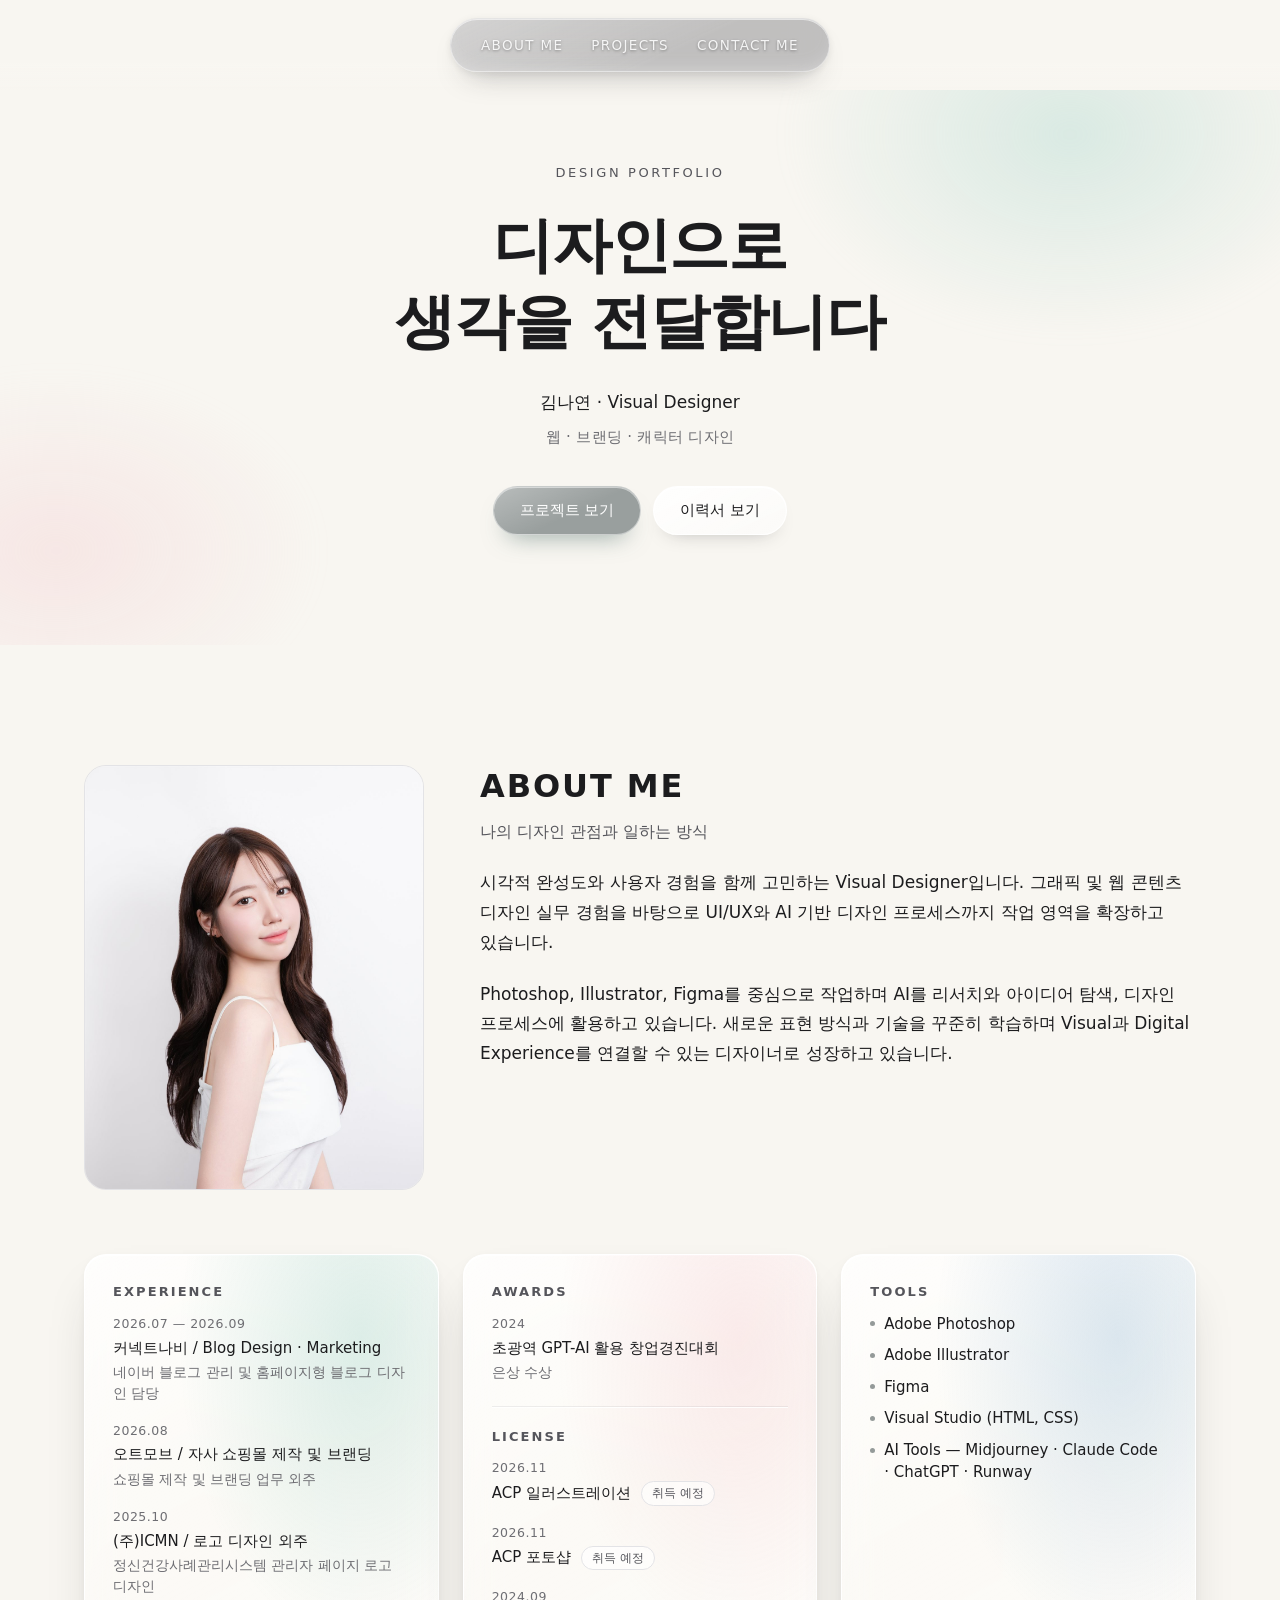
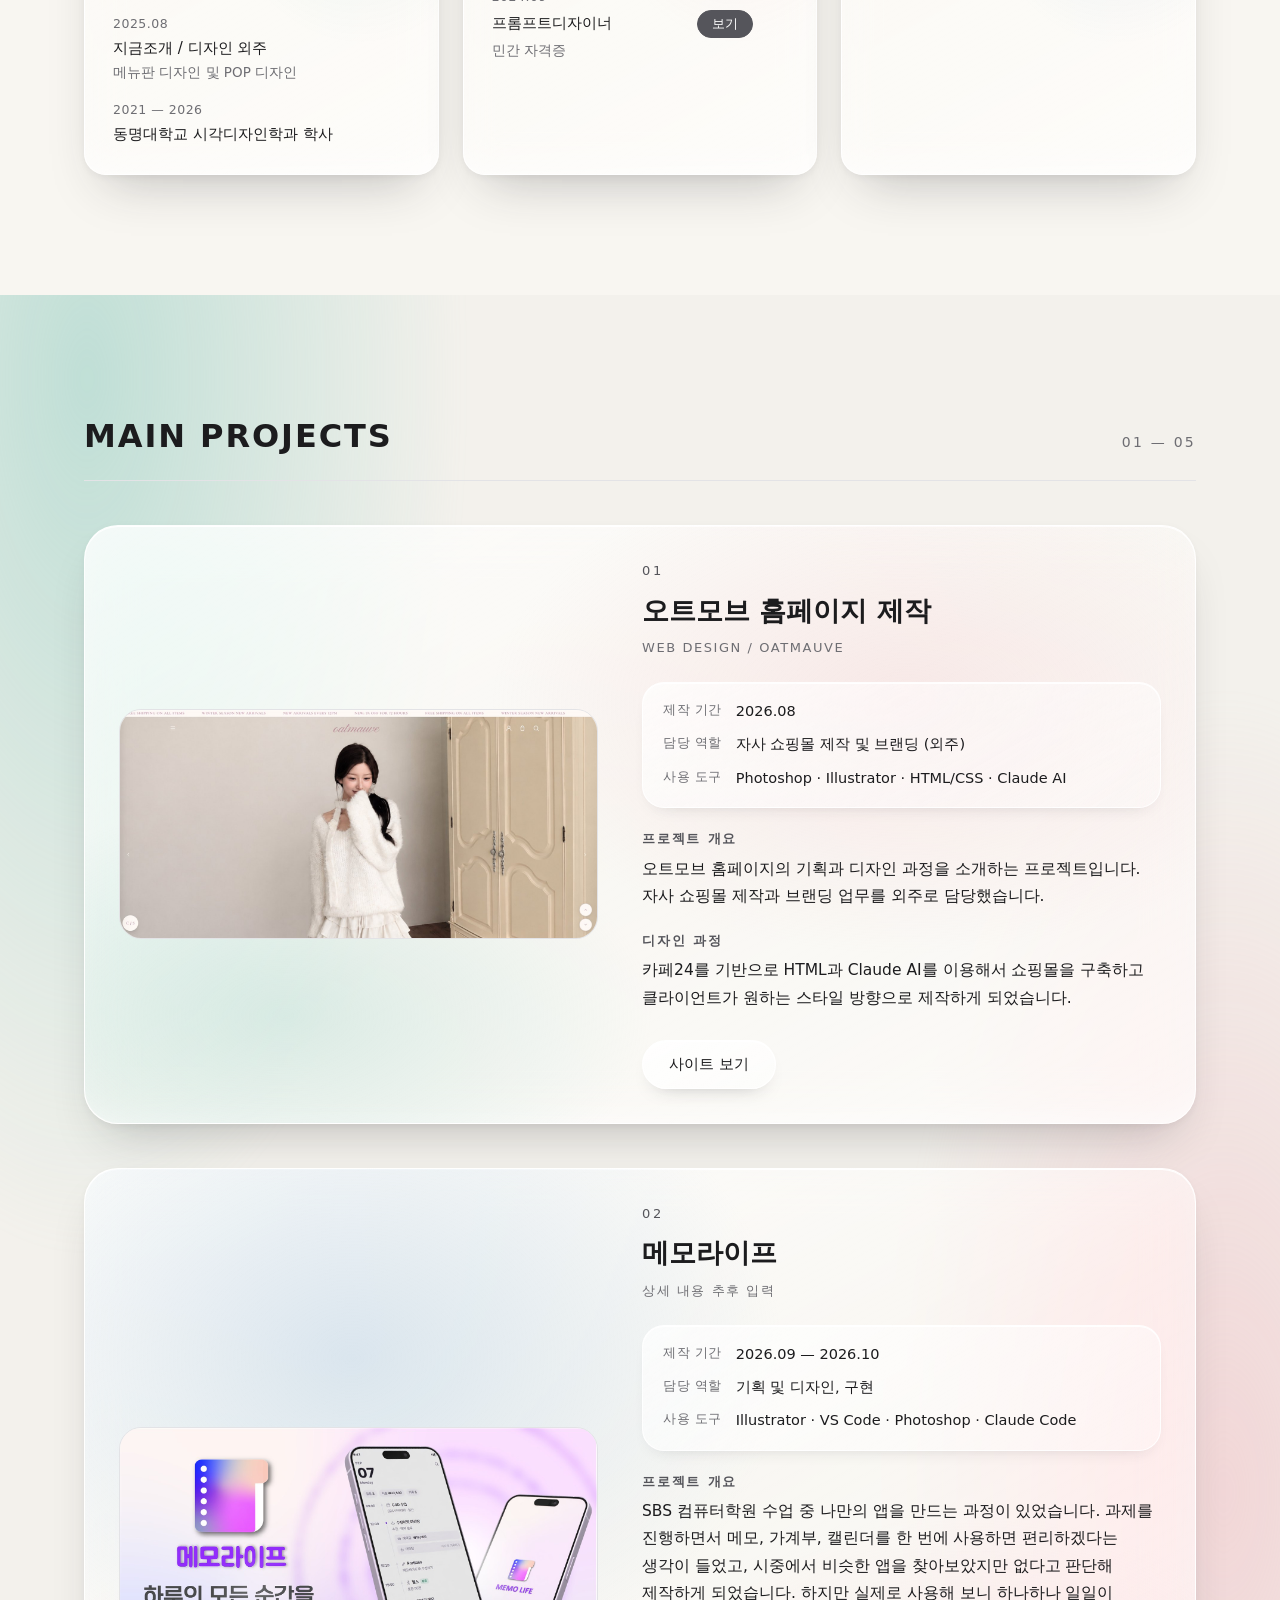
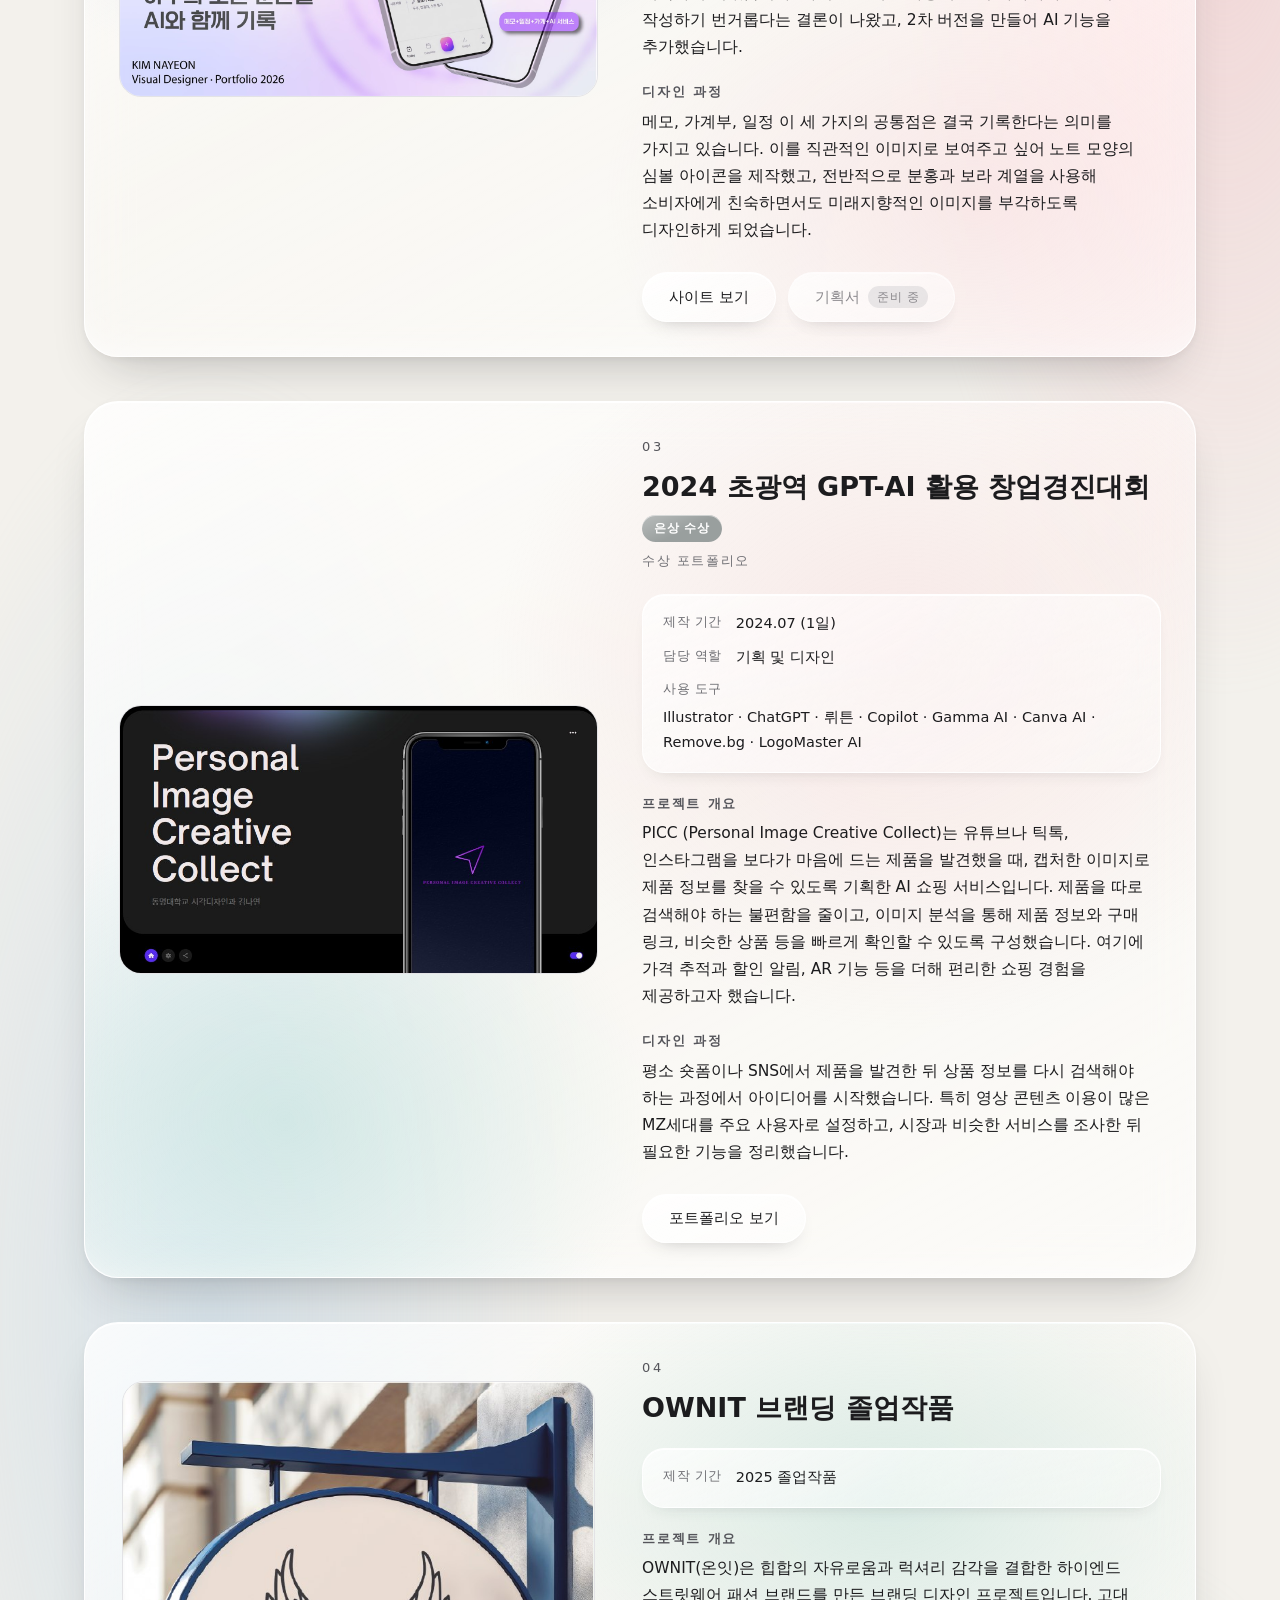
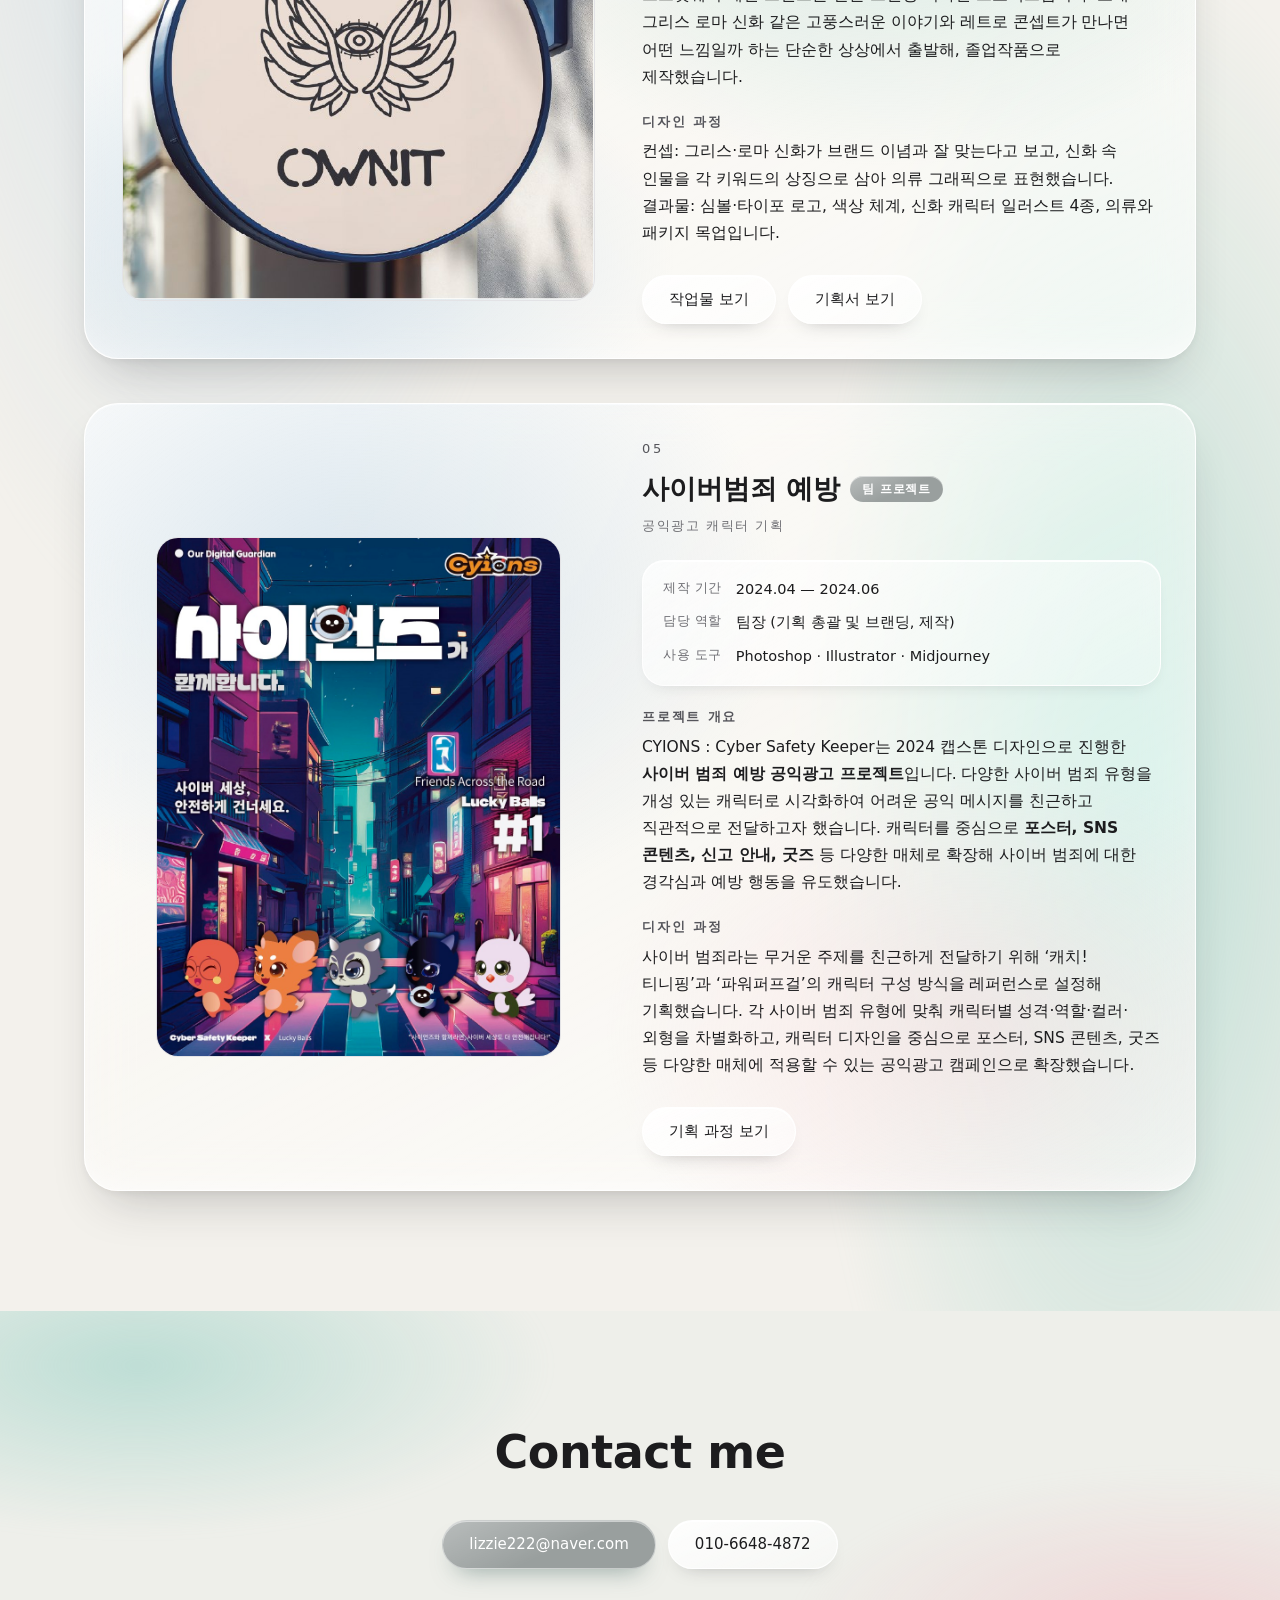
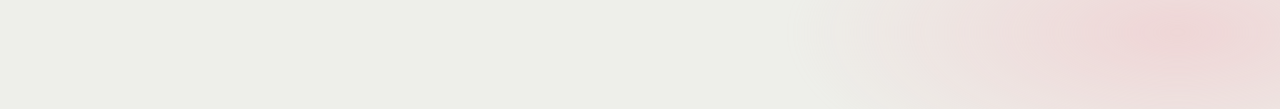
==== index.html @ bd95e878 "오트모브 디자인 과정에 Claude AI 사용 문구 추가 Co-Authored-By: Claude Opus 5.5 <noreply@anthropic.com>" ====
<!DOCTYPE html>
<html lang="ko">
<head>
<meta charset="UTF-8">
<meta name="viewport" content="width=device-width, initial-scale=1">
<title>PORTFOLIO — 디자인 포트폴리오</title>
<meta name="description" content="웹 · 브랜딩 · 캐릭터 디자인 포트폴리오">
<!-- 링크 공유 미리보기 (카카오톡 · 메신저 · SNS) -->
<meta property="og:type" content="website">
<meta property="og:url" content="https://portfolio-rouge-nine-88.vercel.app/">
<meta property="og:title" content="김나연 디자인 포트폴리오">
<meta property="og:description" content="디자인으로 생각을 전달합니다 · 웹 · 브랜딩 · 캐릭터 디자인">
<meta property="og:image" content="https://portfolio-rouge-nine-88.vercel.app/images/og-image.jpg">
<meta property="og:image:width" content="1200">
<meta property="og:image:height" content="630">
<meta property="og:image:alt" content="디자인으로 생각을 전달합니다 — 김나연 Visual Designer">
<meta name="twitter:card" content="summary_large_image">
<link rel="stylesheet" href="styles.css">
</head>
<body>

<!--
  ============================================================
  교체 안내 (자료를 받은 뒤 여기만 고치면 됩니다)
  ------------------------------------------------------------
  1) 이미지  : <div class="ph ...">...</div> 블록을 아래 형태로 교체
               <img class="ph-img" src="images/파일명.jpg" alt="설명">
  2) 텍스트  : class="tbd" 가 붙은 글자가 아직 미정인 자리입니다.
  3) 링크    : <button class="btn btn--pending" disabled> 를 아래로 교체
               <a class="btn btn--line" href="주소" target="_blank" rel="noopener noreferrer">이름</a>
  4) 색·간격 : styles.css 맨 위 :root 변수에서 한 번에 조정
  ============================================================
-->

<a class="skip" href="#main">본문으로 건너뛰기</a>

<!-- ===== 헤더 ===== -->
<header class="header">
  <nav class="header__bar" aria-label="주요 메뉴">
    <ul class="header__menu">
      <li><a href="#about">ABOUT ME</a></li>
      <li class="has-sub">
        <a href="#projects">PROJECTS</a>
        <ul class="submenu">
          <li><a href="#projects">MAIN PROJECT</a></li>
          <li><a href="sub-projects.html">SUB PROJECT</a></li>
        </ul>
      </li>
      <li><a href="#contact">CONTACT ME</a></li>
    </ul>
  </nav>
</header>

<main id="main">

  <!-- ===== 첫 화면 ===== -->
  <section class="hero" id="top">
    <div class="wrap hero__inner">
      <div class="hero__text">
        <p class="eyebrow">DESIGN PORTFOLIO</p>
        <h1 class="hero__title">디자인으로<br>생각을 전달합니다</h1>
        <p class="hero__name">김나연 · Visual Designer</p>
        <p class="hero__field">웹 · 브랜딩 · 캐릭터 디자인</p>
        <div class="btns btns--center">
          <a class="btn btn--solid" href="#projects">프로젝트 보기</a>
          <!-- 이력서 이미지는 images/resume.png — 파일만 바꾸면 그대로 반영됩니다 -->
          <button class="btn btn--line" type="button" data-resume-open>이력서 보기</button>
        </div>
      </div>
    </div>
  </section>

  <!-- ===== ABOUT ME ===== -->
  <section class="about section" id="about">
    <div class="wrap">
      <div class="about__top">
        <img class="ph-img ph-img--profile" src="images/profile.jpg" alt="디자이너 김나연 프로필 사진">
        <div class="about__text">
          <h2 class="section__title">ABOUT ME</h2>
          <p class="section__lead">나의 디자인 관점과 일하는 방식</p>
          <p class="about__body">시각적 완성도와 사용자 경험을 함께 고민하는 Visual Designer입니다. 그래픽 및 웹 콘텐츠 디자인 실무 경험을 바탕으로 UI/UX와 AI 기반 디자인 프로세스까지 작업 영역을 확장하고 있습니다.</p>
          <p class="about__body">Photoshop, Illustrator, Figma를 중심으로 작업하며 AI를 리서치와 아이디어 탐색, 디자인 프로세스에 활용하고 있습니다. 새로운 표현 방식과 기술을 꾸준히 학습하며 Visual과 Digital Experience를 연결할 수 있는 디자이너로 성장하고 있습니다.</p>
        </div>
      </div>

      <div class="about__grid">
        <div class="card card--info">
          <h3>EXPERIENCE</h3>
          <dl class="info-list">
            <div>
              <dt>2026.07 — 2026.09</dt>
              <dd>커넥트나비 / Blog Design · Marketing<span>네이버 블로그 관리 및 홈페이지형 블로그 디자인 담당</span></dd>
            </div>
            <div>
              <dt>2026.08</dt>
              <dd>오트모브 / 자사 쇼핑몰 제작 및 브랜딩<span>쇼핑몰 제작 및 브랜딩 업무 외주</span></dd>
            </div>
            <div>
              <dt>2025.10</dt>
              <dd>(주)ICMN / 로고 디자인 외주<span>정신건강사례관리시스템 관리자 페이지 로고 디자인</span></dd>
            </div>
            <div>
              <dt>2025.08</dt>
              <dd>지금조개 / 디자인 외주<span>메뉴판 디자인 및 POP 디자인</span></dd>
            </div>
            <div>
              <dt>2021 — 2026</dt>
              <dd>동명대학교 시각디자인학과 학사</dd>
            </div>
          </dl>
        </div>
        <div class="card card--info">
          <h3>AWARDS</h3>
          <dl class="info-list">
            <div>
              <dt>2024</dt>
              <dd>초광역 GPT-AI 활용 창업경진대회<span>은상 수상</span></dd>
            </div>
          </dl>

          <h3 class="card__sub">LICENSE</h3>
          <dl class="info-list">
            <div>
              <dt>2026.11</dt>
              <dd><div class="info-list__row">ACP 일러스트레이션 <span class="info-list__tag">취득 예정</span></div></dd>
            </div>
            <div>
              <dt>2026.11</dt>
              <dd><div class="info-list__row">ACP 포토샵 <span class="info-list__tag">취득 예정</span></div></dd>
            </div>
            <div>
              <dt>2024.09</dt>
              <dd><div class="info-list__row">프롬프트디자이너 <a class="btn btn--gray btn--sm" href="images/license-prompt-designer.jpg" target="_blank" rel="noopener noreferrer" aria-label="프롬프트디자이너 자격증 보기">보기</a></div><span>민간 자격증</span></dd>
            </div>
          </dl>
        </div>
        <div class="card card--info">
          <h3>TOOLS</h3>
          <ul class="tool-list">
            <li>Adobe Photoshop</li>
            <li>Adobe Illustrator</li>
            <li>Figma</li>
            <li>Visual Studio (HTML, CSS)</li>
            <li>AI Tools — Midjourney · Claude Code · ChatGPT · Runway</li>
          </ul>
        </div>
      </div>
    </div>
  </section>

  <!-- ===== PROJECTS ===== -->
  <section class="projects section" id="projects">
    <div class="wrap">
      <div class="projects__head">
        <h2 class="section__title">MAIN PROJECTS</h2>
        <p class="projects__range">01 — 05</p>
      </div>

      <!-- 프로젝트 01 -->
      <article class="project">
        <div class="project__media">
          <img class="ph-img" src="images/oatmauve.jpg" alt="오트모브 홈페이지 메인 화면">
        </div>
        <div class="project__body">
          <p class="project__num">01</p>
          <h3 class="project__title">오트모브 홈페이지 제작</h3>
          <p class="project__sub">WEB DESIGN / OATMAUVE</p>
          <dl class="meta">
            <div><dt>제작 기간</dt><dd>2026.08</dd></div>
            <div><dt>담당 역할</dt><dd>자사 쇼핑몰 제작 및 브랜딩 (외주)</dd></div>
            <div><dt>사용 도구</dt><dd>Photoshop · Illustrator · HTML/CSS · Claude AI</dd></div>
          </dl>
          <div class="block">
            <h4>프로젝트 개요</h4>
            <p>오트모브 홈페이지의 기획과 디자인 과정을 소개하는 프로젝트입니다. 자사 쇼핑몰 제작과 브랜딩 업무를 외주로 담당했습니다.</p>
          </div>
          <div class="block">
            <h4>디자인 과정</h4>
            <p>카페24를 기반으로 HTML과 Claude AI를 이용해서 쇼핑몰을 구축하고 클라이언트가 원하는 스타일 방향으로 제작하게 되었습니다.</p>
          </div>
          <div class="btns">
            <a class="btn btn--line" href="https://oatmauve.kr/" target="_blank" rel="noopener noreferrer">사이트 보기</a>
          </div>
        </div>
      </article>

      <!-- 프로젝트 02 -->
      <article class="project">
        <div class="project__media">
          <img class="ph-img" src="images/memolife.jpg" alt="메모라이프 앱 대표 이미지">
        </div>
        <div class="project__body">
          <p class="project__num">02</p>
          <h3 class="project__title">메모라이프</h3>
          <p class="project__sub tbd">상세 내용 추후 입력</p>
          <dl class="meta">
            <div><dt>제작 기간</dt><dd>2026.09 — 2026.10</dd></div>
            <div><dt>담당 역할</dt><dd>기획 및 디자인, 구현</dd></div>
            <div><dt>사용 도구</dt><dd>Illustrator · VS Code · Photoshop · Claude Code</dd></div>
          </dl>
          <div class="block">
            <h4>프로젝트 개요</h4>
            <p>SBS 컴퓨터학원 수업 중 나만의 앱을 만드는 과정이 있었습니다. 과제를 진행하면서 메모, 가계부, 캘린더를 한 번에 사용하면 편리하겠다는 생각이 들었고, 시중에서 비슷한 앱을 찾아보았지만 없다고 판단해 제작하게 되었습니다. 하지만 실제로 사용해 보니 하나하나 일일이 작성하기 번거롭다는 결론이 나왔고, 2차 버전을 만들어 AI 기능을 추가했습니다.</p>
          </div>
          <div class="block">
            <h4>디자인 과정</h4>
            <p>메모, 가계부, 일정 이 세 가지의 공통점은 결국 기록한다는 의미를 가지고 있습니다. 이를 직관적인 이미지로 보여주고 싶어 노트 모양의 심볼 아이콘을 제작했고, 전반적으로 분홍과 보라 계열을 사용해 소비자에게 친숙하면서도 미래지향적인 이미지를 부각하도록 디자인하게 되었습니다.</p>
          </div>
          <div class="btns">
            <a class="btn btn--line" href="https://memolife-hazel.vercel.app/" target="_blank" rel="noopener noreferrer">사이트 보기</a>
            <button class="btn btn--pending" type="button" disabled>기획서<span class="pending">준비 중</span></button>
          </div>
        </div>
      </article>

      <!-- 프로젝트 03 -->
      <article class="project">
        <div class="project__media">
          <img class="ph-img" src="images/picc.jpg" alt="Personal Image Creative Collect 수상 포트폴리오 표지">
        </div>
        <div class="project__body">
          <p class="project__num">03</p>
          <h3 class="project__title">
            2024 초광역 GPT-AI 활용 창업경진대회
            <span class="badge">은상 수상</span>
          </h3>
          <p class="project__sub">수상 포트폴리오</p>
          <dl class="meta">
            <div><dt>제작 기간</dt><dd>2024.07 (1일)</dd></div>
            <div><dt>담당 역할</dt><dd>기획 및 디자인</dd></div>
            <div><dt>사용 도구</dt><dd>Illustrator · ChatGPT · 뤼튼 · Copilot · Gamma AI · Canva AI · Remove.bg · LogoMaster AI</dd></div>
          </dl>
          <div class="block">
            <h4>프로젝트 개요</h4>
            <p>PICC (Personal Image Creative Collect)는 유튜브나 틱톡, 인스타그램을 보다가 마음에 드는 제품을 발견했을 때, 캡처한 이미지로 제품 정보를 찾을 수 있도록 기획한 AI 쇼핑 서비스입니다. 제품을 따로 검색해야 하는 불편함을 줄이고, 이미지 분석을 통해 제품 정보와 구매 링크, 비슷한 상품 등을 빠르게 확인할 수 있도록 구성했습니다. 여기에 가격 추적과 할인 알림, AR 기능 등을 더해 편리한 쇼핑 경험을 제공하고자 했습니다.</p>
          </div>
          <div class="block">
            <h4>디자인 과정</h4>
            <p>평소 숏폼이나 SNS에서 제품을 발견한 뒤 상품 정보를 다시 검색해야 하는 과정에서 아이디어를 시작했습니다. 특히 영상 콘텐츠 이용이 많은 MZ세대를 주요 사용자로 설정하고, 시장과 비슷한 서비스를 조사한 뒤 필요한 기능을 정리했습니다.</p>
          </div>
          <div class="btns">
            <a class="btn btn--line" href="docs/picc-portfolio.pdf" target="_blank" rel="noopener noreferrer">포트폴리오 보기</a>
          </div>
        </div>
      </article>

      <!-- 프로젝트 04 -->
      <article class="project">
        <div class="project__media">
          <video class="ph-img ph-img--poster" src="images/ownit.mp4" poster="images/ownit.jpg" autoplay muted loop playsinline aria-label="OWNIT 브랜드 영상"></video>
        </div>
        <div class="project__body">
          <p class="project__num">04</p>
          <h3 class="project__title">OWNIT 브랜딩 졸업작품</h3>
          <dl class="meta">
            <div><dt>제작 기간</dt><dd>2025 졸업작품</dd></div>
          </dl>
          <div class="block">
            <h4>프로젝트 개요</h4>
            <p>OWNIT(온잇)은 힙합의 자유로움과 럭셔리 감각을 결합한 하이엔드 스트릿웨어 패션 브랜드를 만든 브랜딩 디자인 프로젝트입니다. 고대 그리스 로마 신화 같은 고풍스러운 이야기와 레트로 콘셉트가 만나면 어떤 느낌일까 하는 단순한 상상에서 출발해, 졸업작품으로 제작했습니다.</p>
          </div>
          <div class="block">
            <h4>디자인 과정</h4>
            <p>컨셉: 그리스·로마 신화가 브랜드 이념과 잘 맞는다고 보고, 신화 속 인물을 각 키워드의 상징으로 삼아 의류 그래픽으로 표현했습니다.<br>
            결과물: 심볼·타이포 로고, 색상 체계, 신화 캐릭터 일러스트 4종, 의류와 패키지 목업입니다.</p>
          </div>
          <div class="btns">
            <a class="btn btn--line" href="images/ownit-exhibition.jpg" target="_blank" rel="noopener noreferrer">작업물 보기</a>
            <a class="btn btn--line" href="docs/ownit-plan.pdf" target="_blank" rel="noopener noreferrer">기획서 보기</a>
          </div>
        </div>
      </article>

      <!-- 프로젝트 05 -->
      <article class="project">
        <div class="project__media">
          <img class="ph-img ph-img--poster" src="images/cyions.jpg" alt="사이버범죄 예방 공익광고 캐릭터 사이언즈 포스터">
        </div>
        <div class="project__body">
          <p class="project__num">05</p>
          <h3 class="project__title">
            사이버범죄 예방
            <span class="badge">팀 프로젝트</span>
          </h3>
          <p class="project__sub">공익광고 캐릭터 기획</p>
          <dl class="meta">
            <div><dt>제작 기간</dt><dd>2024.04 — 2024.06</dd></div>
            <div><dt>담당 역할</dt><dd>팀장 (기획 총괄 및 브랜딩, 제작)</dd></div>
            <div><dt>사용 도구</dt><dd>Photoshop · Illustrator · Midjourney</dd></div>
          </dl>
          <div class="block">
            <h4>프로젝트 개요</h4>
            <p>CYIONS : Cyber Safety Keeper는 2024 캡스톤 디자인으로 진행한 <strong>사이버 범죄 예방 공익광고 프로젝트</strong>입니다. 다양한 사이버 범죄 유형을 개성 있는 캐릭터로 시각화하여 어려운 공익 메시지를 친근하고 직관적으로 전달하고자 했습니다. 캐릭터를 중심으로 <strong>포스터, SNS 콘텐츠, 신고 안내, 굿즈</strong> 등 다양한 매체로 확장해 사이버 범죄에 대한 경각심과 예방 행동을 유도했습니다.</p>
          </div>
          <div class="block">
            <h4>디자인 과정</h4>
            <p>사이버 범죄라는 무거운 주제를 친근하게 전달하기 위해 ‘캐치! 티니핑’과 ‘파워퍼프걸’의 캐릭터 구성 방식을 레퍼런스로 설정해 기획했습니다. 각 사이버 범죄 유형에 맞춰 캐릭터별 성격·역할·컬러·외형을 차별화하고, 캐릭터 디자인을 중심으로 포스터, SNS 콘텐츠, 굿즈 등 다양한 매체에 적용할 수 있는 공익광고 캠페인으로 확장했습니다.</p>
          </div>
          <div class="btns">
            <a class="btn btn--line" href="docs/cyions-plan.pdf" target="_blank" rel="noopener noreferrer">기획 과정 보기</a>
          </div>
        </div>
      </article>

    </div>
  </section>

  <!-- ===== 하단 연락처 ===== -->
  <section class="contact" id="contact">
    <div class="wrap contact__inner">
      <h2 class="contact__title">Contact me</h2>
      <div class="btns btns--center">
        <a class="btn btn--solid" href="mailto:lizzie222@naver.com">lizzie222@naver.com</a>
        <a class="btn btn--line" href="tel:01066484872">010-6648-4872</a>
      </div>
    </div>
  </section>

</main>

<!-- 이력서 보기 창 -->
<div class="resume" id="resume" role="dialog" aria-modal="true" aria-label="이력서" hidden>
  <div class="resume__backdrop" data-resume-close></div>
  <div class="resume__panel">
    <div class="resume__tools">
      <a class="resume__save" href="images/resume.png" download="김나연_이력서.png">
        <span aria-hidden="true">↓</span> 이미지 저장
      </a>
      <button class="resume__close" type="button" data-resume-close aria-label="이력서 닫기">
        <span aria-hidden="true">✕</span>
      </button>
    </div>
    <div class="resume__scroll">
      <img class="resume__img" src="images/resume.png" alt="이력서 — 디자이너 김나연">
    </div>
  </div>
</div>

<!-- 맨 위로 이동 (스크롤을 내리면 나타남) -->
<a class="totop" href="#top" aria-label="맨 위로 이동">
  <span aria-hidden="true">↑</span>
</a>

<script src="nav.js"></script>
<script>
  /* 첫 화면 제목 물결 모션: 글자를 하나씩 나눠 시차를 준다 (움직임은 styles.css의 .wave__char) */
  (function () {
    var title = document.querySelector('.hero__title');
    var index = 0;

    /* 줄바꿈(br) 자리는 띄어 읽도록 공백으로 바꿔 스크린리더용 이름을 만든다 */
    title.setAttribute('aria-label', title.innerHTML.replace(/<br\s*\/?>/gi, ' ').replace(/\s+/g, ' ').trim());

    Array.prototype.slice.call(title.childNodes).forEach(function (node) {
      if (node.nodeType !== Node.TEXT_NODE) return;

      var frag = document.createDocumentFragment();
      node.textContent.split(/(\s+)/).forEach(function (part) {
        if (!part) return;
        if (/^\s+$/.test(part)) {
          frag.appendChild(document.createTextNode(' '));
          return;
        }
        var word = document.createElement('span');
        word.className = 'wave__word';
        word.setAttribute('aria-hidden', 'true');
        Array.from(part).forEach(function (ch) {
          var span = document.createElement('span');
          span.className = 'wave__char';
          span.style.setProperty('--i', index++);
          span.textContent = ch;
          word.appendChild(span);
        });
        frag.appendChild(word);
      });
      title.replaceChild(frag, node);
    });
  })();

  (function () {
    var btn = document.querySelector('.totop');
    function toggle() {
      btn.classList.toggle('is-visible', window.scrollY > 500);
    }
    toggle();
    window.addEventListener('scroll', toggle, { passive: true });
  })();

  /* 이력서 보기 창 */
  (function () {
    var box = document.getElementById('resume');
    var opener = null;

    function open(e) {
      opener = e.currentTarget;
      box.hidden = false;
      document.body.style.overflow = 'hidden';
      box.querySelector('.resume__close').focus();
    }

    function close() {
      box.hidden = true;
      document.body.style.overflow = '';
      if (opener) opener.focus();
    }

    document.querySelectorAll('[data-resume-open]').forEach(function (el) {
      el.addEventListener('click', open);
    });
    document.querySelectorAll('[data-resume-close]').forEach(function (el) {
      el.addEventListener('click', close);
    });
    document.addEventListener('keydown', function (e) {
      if (e.key === 'Escape' && !box.hidden) close();
    });
  })();
</script>

</body>
</html>
---- styles.css ----
/* ============================================================
   포트폴리오 스타일
   색상 · 간격 · 모서리는 아래 :root 변수만 고치면 전체에 반영됩니다.
   ============================================================ */

:root {
  /* 색상 — 화이트 · 그레이 톤 */
  --bg:         #F8F6F1;  /* 기본 배경 — 따뜻한 오프화이트 */
  --bg-soft:    #F3F1EC;  /* 섹션 구분용 옅은 배경 */

  /* 파스텔 — 유리 안쪽에 번지는 색 (참고 시안) */
  --mint:       rgba(150, 208, 196, .55);
  --mint-soft:  rgba(168, 214, 204, .38);
  --pink:       rgba(240, 190, 196, .52);
  --pink-soft:  rgba(244, 204, 208, .36);
  --sky:        rgba(178, 205, 226, .45);
  --sage:       #949a99;  /* 파스텔 계열 강조 (솔리드 버튼 · 배지) */
  --sage-deep:  #577E77;
  --ink:        #1C1C1E;  /* 짙은 본문 글자색 */
  --ink-soft:   #6E6E73;  /* 보조 글자색 */
  --line:       #E3E3E6;  /* 얇은 테두리 */
  --accent:     #55555B;  /* 포인트 (라벨 · 강조) */
  --accent-deep:#2C2C31;  /* 진한 회색 (버튼 · 호버) */
  --accent-pale:#EEEFEA;  /* 연한 배경 (연락처) */
  /* 유리질감 (아크릴 판 느낌) */
  --header-bg:  rgba(152, 152, 155, 0.62);    /* 헤더 메뉴 박스 — 회색 유리 */
  --glass-line: rgba(255, 255, 255, .9);   /* 유리 테두리 하이라이트 */

  /* 유백색 유리 표면 */
  --glass-face: linear-gradient(
                  152deg,
                  rgba(255, 255, 255, .82) 0%,
                  rgba(255, 255, 255, .46) 48%,
                  rgba(255, 255, 255, .68) 100%);

  /* 유리 두께감을 만드는 그림자 */
  --glass-shadow:
    0 26px 50px -22px rgba(38, 38, 44, .28),
    0 3px 10px rgba(38, 38, 44, .05),
    inset 0 1px 0 rgba(255, 255, 255, .95),
    inset 0 -18px 34px -22px rgba(255, 255, 255, .85);

  /* 모서리 — 참고 시안처럼 넉넉하게 */
  --r-sm: 14px;
  --r-md: 22px;
  --r-lg: 34px;
  --r-full: 999px;

  /* 여백 */
  --gap:       24px;
  --section-y: 120px;
  --wrap:      1160px;

  /* 호버 이펙트 속도 */
  --hover-speed: .22s;

  /* 글꼴 */
  --font: "Pretendard", "Pretendard Variable", "Apple SD Gothic Neo",
          "Malgun Gothic", "맑은 고딕", system-ui, -apple-system, sans-serif;
}

/* ---------- 기본 ---------- */

*, *::before, *::after { box-sizing: border-box; }

html {
  scroll-behavior: smooth;
  scroll-padding-top: 110px; /* 고정 헤더에 제목이 가리지 않도록 */
}

body {
  margin: 0;
  background: var(--bg);
  color: var(--ink);
  font-family: var(--font);
  font-size: 17px;
  line-height: 1.75;
  -webkit-text-size-adjust: 100%;
  overflow-x: hidden;
}

img { max-width: 100%; display: block; }

h1, h2, h3, h4 { margin: 0; line-height: 1.35; word-break: keep-all; }
p { margin: 0; word-break: keep-all; }
ul { margin: 0; padding: 0; list-style: none; }
dl, dd { margin: 0; }

a { color: inherit; }

/* 키보드 포커스 표시 */
a:focus-visible,
button:focus-visible {
  outline: 2px solid var(--accent);
  outline-offset: 3px;
  border-radius: var(--r-sm);
}

/* 움직임을 줄이도록 설정한 사용자에게는 호버 이펙트를 적용하지 않는다 */
@media (prefers-reduced-motion: reduce) {
  html { scroll-behavior: auto; }
  * { transition: none !important; }
  .header__menu a:hover,
  .btn:hover,
  .section__title:hover,
  .project__title:hover,
  .contact__title:hover,
  .totop:hover { transform: none; }
}

.wrap {
  width: 100%;
  max-width: var(--wrap);
  margin: 0 auto;
  padding-inline: 24px;
}

.section { padding-block: var(--section-y); }

.skip {
  position: absolute;
  left: -9999px;
}
.skip:focus {
  left: 16px; top: 16px;
  z-index: 100;
  background: var(--ink);
  color: var(--bg);
  padding: 10px 18px;
  border-radius: var(--r-full);
}

/* 아직 확정되지 않은 내용 표시 */
.tbd { color: var(--ink-soft); }

/* ---------- 헤더 ---------- */

.header {
  position: sticky;
  top: 0;
  z-index: 50;
  display: flex;
  justify-content: center;   /* 메뉴 박스를 화면 가운데로 */
  padding: 18px 24px;
  background: linear-gradient(var(--bg) 70%, transparent);
}

.header__bar {
  display: inline-flex;
  align-items: center;
  justify-content: center;
  max-width: 100%;
  padding: 11px 30px;

  /* 유리질감 */
  background:
    linear-gradient(155deg, rgba(255, 255, 255, .34), rgba(255, 255, 255, .06) 60%),
    var(--header-bg);
  backdrop-filter: blur(20px) saturate(160%);
  -webkit-backdrop-filter: blur(20px) saturate(160%);
  border: 1px solid rgba(255, 255, 255, .5);
  border-radius: var(--r-full);
  box-shadow:
    0 16px 30px -16px rgba(38, 38, 44, .35),
    0 2px 8px rgba(38, 38, 44, .08),
    inset 0 1px 0 rgba(255, 255, 255, .6),
    inset 0 -10px 20px -14px rgba(255, 255, 255, .5);
}

.header__menu {
  display: flex;
  flex-wrap: wrap;
  justify-content: center;
  gap: 6px 28px;
}

.header__menu a {
  display: inline-block;
  text-decoration: none;
  font-size: 13.5px;
  letter-spacing: .1em;
  color: rgba(255, 255, 255, .88);
  text-shadow: 0 1px 3px rgba(0, 0, 0, .35);
  transition: color var(--hover-speed), transform var(--hover-speed);
}
.header__menu a:hover {
  color: #fff;
  transform: translateY(-3px) scale(1.14);
}

/* PROJECTS 서브 메뉴 */
.has-sub { position: relative; }

.submenu {
  position: absolute;
  top: calc(100% + 18px);
  left: 50%;
  min-width: max-content;
  padding: 8px;
  list-style: none;
  background: var(--accent-deep);
  border: 1px solid rgba(255, 255, 255, .18);
  border-radius: var(--r-md);
  box-shadow: 0 16px 30px -14px rgba(38, 38, 44, .5);
  opacity: 0;
  visibility: hidden;
  transform: translate(-50%, -6px);
  transition: opacity var(--hover-speed), transform var(--hover-speed), visibility var(--hover-speed);
}

/* 메뉴와 서브 메뉴 사이 틈에서 hover가 끊기지 않게 잇는 영역 */
.submenu::before {
  content: "";
  position: absolute;
  left: 0;
  right: 0;
  bottom: 100%;
  height: 20px;
}

@media (hover: hover) {
  .has-sub:hover .submenu {
    opacity: 1;
    visibility: visible;
    transform: translate(-50%, 0);
  }
}

.has-sub:focus-within .submenu,
.has-sub.is-open .submenu {
  opacity: 1;
  visibility: visible;
  transform: translate(-50%, 0);
}

.header__menu .submenu a {
  display: block;
  padding: 10px 18px;
  border-radius: var(--r-sm);
  font-size: 12.5px;
  white-space: nowrap;
}
.header__menu .submenu a:hover,
.header__menu .submenu a:focus-visible,
.header__menu .submenu a[aria-current="page"] {
  color: #fff;
  background: rgba(255, 255, 255, .14);
  transform: none;
}

/* ---------- 첫 화면 ---------- */

.hero {
  position: relative;
  overflow: hidden;
  padding-block: 72px 110px;
}

/* 첫 화면에도 옅은 파스텔 기운을 깐다 */
.hero::before {
  content: "";
  position: absolute;
  inset: -25% -10%;
  background:
    radial-gradient(26% 34% at 78% 22%, var(--mint-soft), transparent 72%),
    radial-gradient(24% 30% at 12% 72%, var(--pink-soft), transparent 72%);
  filter: blur(10px);
  pointer-events: none;
}

.hero__inner {
  position: relative;
  display: grid;
  grid-template-columns: 1fr;
  justify-items: center;
}

.hero__text {
  max-width: 760px;
  text-align: center;
}

.eyebrow {
  font-size: 13px;
  letter-spacing: .2em;
  color: var(--accent);
  margin-bottom: 22px;
}

.hero__title {
  font-size: clamp(34px, 5.2vw, 60px);
  font-weight: 700;
  letter-spacing: -.02em;
  line-height: 1.28;
}

/* 첫 화면 제목 물결 모션 — 글자마다 시차를 두고 위아래로 움직인다 */
.wave__word { display: inline-block; }

.wave__char {
  display: inline-block;
  animation: wave 2.6s ease-in-out infinite;
  animation-delay: calc(var(--i) * 90ms);
}

@keyframes wave {
  0%, 50%, 100% { transform: translateY(0); }
  25%           { transform: translateY(-.2em); }
}

@media (prefers-reduced-motion: reduce) {
  .wave__char { animation: none; }
}

.hero__name {
  margin-top: 28px;
  font-size: 17px;
}

.hero__field {
  margin-top: 6px;
  color: var(--ink-soft);
  font-size: 15px;
  letter-spacing: .02em;
}


/* ---------- 버튼 ---------- */

.btns {
  display: flex;
  flex-wrap: wrap;
  gap: 12px;
  margin-top: 36px;
}
.btns--center { justify-content: center; }

.btn {
  display: inline-flex;
  align-items: center;
  gap: 8px;
  padding: 13px 26px;
  border-radius: var(--r-full);
  border: 1px solid var(--line);
  background: transparent;
  color: var(--ink);
  font-family: inherit;
  font-size: 15px;
  line-height: 1.4;
  text-decoration: none;
  text-align: center;
  cursor: pointer;
  transition: background var(--hover-speed), color var(--hover-speed),
              border-color var(--hover-speed), transform var(--hover-speed);
  max-width: 100%;
  word-break: break-word;   /* 이메일 · 전화번호가 잘리지 않도록 */
}

/* 커서를 올리면 살짝 커지면서 위로 올라간다 */
.btn:hover { transform: translateY(-3px) scale(1.05); }

/* 아직 링크가 없는 버튼은 반응하지 않는다 */
.btn:disabled:hover { transform: none; }

.btn--solid {
  background:
    linear-gradient(155deg, rgba(255, 255, 255, .34), rgba(255, 255, 255, .05) 55%),
    var(--sage);
  border-color: rgba(255, 255, 255, .45);
  color: #fff;
  box-shadow:
    0 14px 24px -14px rgba(70, 104, 98, .6),
    inset 0 1px 0 rgba(255, 255, 255, .5);
}
.btn--solid:hover { background: var(--sage-deep); }

/* 유리 위에 놓인 유백색 알약 버튼 */
.btn--line,
.btn--pending {
  background: linear-gradient(155deg, rgba(255, 255, 255, .9), rgba(255, 255, 255, .5));
  border-color: rgba(255, 255, 255, .9);
  box-shadow:
    0 10px 20px -14px rgba(38, 38, 44, .35),
    inset 0 1px 0 rgba(255, 255, 255, .95);
}

.btn--line:hover { color: var(--accent-deep); }

/* 아직 링크가 없는 버튼 — 비활성 + 준비 중 표시 */
.btn--pending {
  color: var(--ink-soft);
  cursor: not-allowed;
  opacity: .8;
}

.pending {
  font-size: 11.5px;
  letter-spacing: .06em;
  padding: 3px 9px;
  border-radius: var(--r-full);
  background: rgba(160, 163, 170, .28);
  color: var(--ink-soft);
}

/* ---------- 이미지 넘겨보기 ---------- */

.slider {
  max-width: 440px;
  margin-inline: auto;
}

/* 가로형 홈페이지 화면: 칸 너비를 모두 사용 */
.slider--wide { max-width: none; }

.slider__track {
  display: flex;
  align-items: flex-start;   /* 페이지 비율이 조금 달라도 늘어나지 않게 */
  overflow-x: auto;
  scroll-snap-type: x mandatory;
  scrollbar-width: none;
  border-radius: var(--r-md);
}
.slider__track::-webkit-scrollbar { display: none; }

.slider__track > img {
  flex: 0 0 100%;
  min-width: 0;
  scroll-snap-align: start;
}

.slider__nav {
  display: flex;
  align-items: center;
  justify-content: center;
  gap: 16px;
  margin-top: 16px;
}

.slider__btn {
  width: 44px;
  height: 44px;
  padding: 0;
  justify-content: center;
}

.slider__btn:disabled {
  opacity: .4;
  cursor: not-allowed;
}
.slider__btn:disabled:hover { transform: none; }

.slider__count {
  min-width: 56px;
  margin: 0;
  text-align: center;
  font-size: 14px;
  letter-spacing: .08em;
  color: var(--ink-soft);
}

/* ---------- 이미지 자리 표시자 ---------- */

.ph {
  display: flex;
  align-items: center;
  justify-content: center;
  text-align: center;
  padding: 20px;
  background:
    linear-gradient(155deg, rgba(255, 255, 255, .55), rgba(255, 255, 255, .14) 62%),
    radial-gradient(78% 80% at 26% 20%, var(--mint-soft), transparent 76%),
    rgba(198, 202, 208, .45);
  border: 1px solid rgba(255, 255, 255, .7);
  border-radius: var(--r-md);
  box-shadow: inset 0 1px 0 rgba(255, 255, 255, .85);
  color: #74747A;
  font-size: 14px;
  line-height: 1.6;
}

.ph--profile { aspect-ratio: 4 / 5;  }
.ph--web     { aspect-ratio: 16 / 10; }  /* 홈페이지 화면 */
.ph--doc     { aspect-ratio: 4 / 3;  }   /* 포트폴리오 문서 */
.ph--square  { aspect-ratio: 1 / 1;  }   /* 브랜딩 · 캐릭터 작업물 */

/* 실제 이미지로 교체할 때 사용 */
.ph-img {
  width: 100%;
  height: auto;
  border: 1px solid var(--line);
  border-radius: var(--r-md);
}

/* 프로필 사진: 자리 표시자와 같은 비율 유지, 넘치는 부분은 잘라냄 */
.ph-img--profile {
  aspect-ratio: 4 / 5;
  object-fit: cover;
  object-position: center top;
}

/* 홈페이지 화면: 16:10으로 채우고 넘치는 좌우는 잘라냄 */
.ph-img--web {
  aspect-ratio: 16 / 10;
  object-fit: cover;
  object-position: center top;
}

/* 세로형 포스터: 카드가 너무 길어지지 않도록 높이를 제한하고 가운데 정렬 */
.ph-img--poster {
  width: auto;
  max-width: 100%;
  max-height: 520px;
  margin: 0 auto;
  display: block;
}

/* ---------- 공통 제목 ---------- */

.section__title {
  font-size: clamp(24px, 3vw, 32px);
  letter-spacing: .06em;
  font-weight: 700;
  display: inline-block;
  transform-origin: left center;
  transition: transform var(--hover-speed);
}

.section__title:hover { transform: translateY(-3px) scale(1.04); }

.section__lead {
  margin-top: 10px;
  color: var(--accent);
  font-size: 16px;
}

/* ---------- ABOUT ME ---------- */

.about__top {
  display: grid;
  grid-template-columns: 340px 1fr;
  gap: 56px;
  align-items: start;
}

.about__body { margin-top: 22px; }

.about__grid {
  margin-top: 64px;
  display: grid;
  grid-template-columns: repeat(3, 1fr);
  gap: var(--gap);
}

.card--info {
  position: relative;
  padding: 28px;
  background: var(--glass-face);
  backdrop-filter: blur(20px) saturate(160%);
  -webkit-backdrop-filter: blur(20px) saturate(160%);
  border: 1px solid var(--glass-line);
  border-radius: var(--r-md);
  box-shadow: var(--glass-shadow);
}

/* ABOUT 카드도 유리 안쪽에 파스텔을 깐다 */
.card--info::before {
  content: "";
  position: absolute;
  inset: 0;
  border-radius: inherit;
  background: radial-gradient(70% 80% at 78% 16%, var(--mint-soft), transparent 74%);
  pointer-events: none;
}

.about__grid > .card--info:nth-child(2)::before {
  background: radial-gradient(70% 80% at 78% 16%, var(--pink-soft), transparent 74%);
}

.about__grid > .card--info:nth-child(3)::before {
  background: radial-gradient(70% 80% at 78% 16%, var(--sky), transparent 74%);
}

.card--info > * { position: relative; }

.card--info h3 {
  font-size: 13px;
  letter-spacing: .16em;
  color: var(--accent);
  margin-bottom: 12px;
}

.card--info p { font-size: 15.5px; }

/* 카드 안쪽 두 번째 구간 (예: AWARDS 아래 LICENSE) */
.card__sub {
  margin-top: 24px;
  padding-top: 20px;
  border-top: 1px solid rgba(255, 255, 255, .85);
  box-shadow: 0 -1px 0 rgba(120, 124, 134, .12);
}

/* 경력 · 수상 목록 */
.info-list {
  display: grid;
  gap: 16px;
}

.info-list dt {
  font-size: 12.5px;
  letter-spacing: .04em;
  color: var(--ink-soft);
  margin-bottom: 2px;
}

.info-list dd {
  font-size: 15px;
  line-height: 1.55;
}

.info-list dd span {
  display: block;
  margin-top: 2px;
  font-size: 13.5px;
  color: var(--ink-soft);
}

/* 항목 설명 오른쪽에 작은 버튼을 나란히 둘 때 */
.info-list dd .info-list__row {
  display: flex;
  align-items: center;
  gap: 10px;
}

.info-list dd .info-list__tag {
  display: inline-block;
  margin-top: 0;
  padding: 2px 10px;
  border: 1px solid var(--line);
  border-radius: 999px;
  font-size: 12px;
  color: var(--accent);
  background: rgba(255, 255, 255, .6);
}

.btn--sm {
  padding: 4px 14px;
  font-size: 12.5px;
}

.btn--gray {
  margin-left: 75px;
  background: var(--accent);
  border-color: var(--accent);
  color: #fff;
}
.btn--gray:hover {
  background: var(--accent-deep);
  border-color: var(--accent-deep);
  color: #fff;
}

/* 사용 도구 목록 */
.tool-list {
  display: grid;
  gap: 9px;
  font-size: 15px;
}

.tool-list li {
  padding-left: 14px;
  position: relative;
  line-height: 1.5;
}

.tool-list li::before {
  content: "";
  position: absolute;
  left: 0;
  top: .62em;
  width: 5px;
  height: 5px;
  border-radius: 50%;
  background: var(--sage);
}

/* ---------- PROJECTS ---------- */

.projects {
  position: relative;
  background: var(--bg-soft);
  overflow: hidden;
}

/* 유리 뒤로 은은하게 비쳐 보이는 배경 */
.projects::before {
  content: "";
  position: absolute;
  inset: -10%;
  background:
    radial-gradient(34% 24% at 14% 10%, var(--mint), transparent 72%),
    radial-gradient(30% 22% at 88% 32%, var(--pink), transparent 72%),
    radial-gradient(34% 26% at 22% 60%, var(--sky),  transparent 72%),
    radial-gradient(30% 24% at 82% 82%, var(--mint), transparent 72%);
  filter: blur(8px);
  pointer-events: none;
}

.projects > .wrap { position: relative; z-index: 1; }

.projects__head {
  display: flex;
  align-items: baseline;
  justify-content: space-between;
  gap: 16px;
  flex-wrap: wrap;
  padding-bottom: 22px;
  border-bottom: 1px solid var(--line);
}

.projects__range {
  color: var(--ink-soft);
  font-size: 14px;
  letter-spacing: .16em;
}

.project {
  display: grid;
  grid-template-columns: minmax(0, 48fr) minmax(0, 52fr);
  gap: 44px;
  align-items: center;
  position: relative;
  margin-top: 44px;
  padding: 34px;

  /* 유리질감 — 유백색 아크릴 판 */
  background: var(--glass-face);
  backdrop-filter: blur(24px) saturate(165%);
  -webkit-backdrop-filter: blur(24px) saturate(165%);
  border: 1px solid var(--glass-line);
  border-radius: var(--r-lg);
  box-shadow: var(--glass-shadow);
}

/* 유리 안쪽에 번지는 파스텔 — 카드마다 색을 번갈아 준다 */
.project::before {
  content: "";
  position: absolute;
  inset: 0;
  border-radius: inherit;
  background:
    radial-gradient(52% 58% at 72% 28%, var(--mint-soft), transparent 72%),
    radial-gradient(46% 50% at 20% 84%, var(--sky), transparent 72%);
  pointer-events: none;
}

.project:nth-child(even)::before {
  background:
    radial-gradient(52% 58% at 74% 30%, var(--pink-soft), transparent 72%),
    radial-gradient(46% 50% at 18% 82%, var(--mint-soft), transparent 72%);
}

.project:nth-child(3n)::before {
  background:
    radial-gradient(54% 60% at 24% 24%, var(--sky), transparent 72%),
    radial-gradient(46% 50% at 80% 80%, var(--pink-soft), transparent 72%);
}

.project > * { position: relative; }

.project__media { min-width: 0; }
.project__body  { min-width: 0; }

.project__num {
  font-size: 13px;
  letter-spacing: .2em;
  color: var(--accent);
  margin-bottom: 10px;
}

.project__title {
  font-size: clamp(21px, 2.4vw, 27px);
  font-weight: 700;
  display: flex;
  flex-wrap: wrap;
  align-items: center;
  gap: 10px;
  transform-origin: left center;
  transition: transform var(--hover-speed);
}

.project__title:hover { transform: translateY(-3px) scale(1.04); }

.badge {
  font-size: 12px;
  letter-spacing: .06em;
  padding: 5px 12px;
  border-radius: var(--r-full);
  background:
    linear-gradient(155deg, rgba(255, 255, 255, .34), rgba(255, 255, 255, .05) 55%),
    var(--sage);
  color: #fff;
  white-space: nowrap;
  box-shadow: inset 0 1px 0 rgba(255, 255, 255, .5);
}

.project__sub {
  margin-top: 8px;
  font-size: 13px;
  letter-spacing: .12em;
  color: var(--ink-soft);
}

.meta {
  margin-top: 22px;
  padding: 16px 20px;
  background: linear-gradient(150deg, rgba(255, 255, 255, .7), rgba(255, 255, 255, .32));
  border: 1px solid rgba(255, 255, 255, .85);
  border-radius: var(--r-md);
  box-shadow:
    0 8px 18px -12px rgba(38, 38, 44, .22),
    inset 0 1px 0 rgba(255, 255, 255, .9);
  display: grid;
  gap: 8px;
}

.meta > div {
  display: flex;
  flex-wrap: wrap;
  gap: 4px 14px;
  font-size: 14.5px;
}

.meta dt {
  min-width: 54px;
  color: var(--ink-soft);
  font-size: 13px;
  letter-spacing: .04em;
}

.block { margin-top: 22px; }

.block h3,
.block h4 {
  font-size: 13px;
  letter-spacing: .14em;
  color: var(--accent);
  margin-bottom: 8px;
}

.block p { font-size: 15.5px; }
.block p + p { margin-top: 10px; }

.project .btns { margin-top: 28px; }

/* ---------- 하단 연락처 ---------- */

.contact {
  position: relative;
  overflow: hidden;
  background: var(--accent-pale);
  padding-block: 110px 140px;   /* 아래는 여백만 둔다 */
}

.contact::before {
  content: "";
  position: absolute;
  inset: -20%;
  background:
    radial-gradient(32% 42% at 22% 24%, var(--mint), transparent 72%),
    radial-gradient(30% 40% at 80% 72%, var(--pink), transparent 72%);
  filter: blur(8px);
  pointer-events: none;
}

.contact__inner { position: relative; }

.contact__inner { text-align: center; }

.contact__title {
  font-size: clamp(30px, 4.4vw, 46px);
  font-weight: 700;
  letter-spacing: -.01em;
  display: inline-block;
  transition: transform var(--hover-speed);
}

.contact__title:hover { transform: translateY(-4px) scale(1.05); }

/* ---------- 이력서 보기 창 ---------- */

.resume {
  position: fixed;
  inset: 0;
  z-index: 100;
  display: flex;
  align-items: center;
  justify-content: center;
  padding: 32px 20px;
}

.resume[hidden] { display: none; }

.resume__backdrop {
  position: absolute;
  inset: 0;
  background: rgba(40, 44, 46, .45);
  backdrop-filter: blur(10px);
  -webkit-backdrop-filter: blur(10px);
}

.resume__panel {
  position: relative;
  display: flex;
  flex-direction: column;
  max-width: 880px;
  max-height: 100%;
  padding: 16px;

  /* 페이지와 같은 유리질감 */
  background: var(--glass-face);
  border: 1px solid var(--glass-line);
  border-radius: var(--r-lg);
  box-shadow: var(--glass-shadow);
}

/* 이력서 이미지만 안에서 스크롤된다 */
.resume__scroll {
  flex: 1 1 auto;
  min-height: 0;
  overflow: auto;
  border-radius: var(--r-md);
}

.resume__img {
  display: block;
  width: 100%;
  height: auto;
}

/* 저장 · 닫기 버튼 줄 — 이력서 위에 고정 */
.resume__tools {
  flex: none;
  display: flex;
  align-items: center;
  justify-content: flex-end;
  gap: 8px;
  padding: 0 4px 12px;
}

/* 이력서 이미지 저장 버튼 */
.resume__save {
  display: inline-flex;
  align-items: center;
  gap: 6px;
  height: 40px;
  padding: 0 18px;
  font-size: 14px;
  text-decoration: none;
  color: #fff;
  background:
    linear-gradient(155deg, rgba(255, 255, 255, .34), rgba(255, 255, 255, .05) 55%),
    var(--sage);
  border: 1px solid rgba(255, 255, 255, .45);
  border-radius: var(--r-full);
  box-shadow:
    0 10px 20px -12px rgba(70, 104, 98, .6),
    inset 0 1px 0 rgba(255, 255, 255, .5);
  transition: background var(--hover-speed), transform var(--hover-speed);
}

.resume__save:hover {
  background: var(--sage-deep);
  transform: translateY(-2px) scale(1.04);
}

.resume__close {
  width: 40px;
  height: 40px;
  display: flex;
  align-items: center;
  justify-content: center;
  font-size: 15px;
  color: var(--ink);
  background: linear-gradient(155deg, rgba(255, 255, 255, .95), rgba(255, 255, 255, .6));
  border: 1px solid var(--glass-line);
  border-radius: var(--r-full);
  box-shadow: 0 10px 20px -12px rgba(38, 38, 44, .4);
  cursor: pointer;
  transition: transform var(--hover-speed), color var(--hover-speed);
}

.resume__close:hover {
  color: var(--sage-deep);
  transform: scale(1.08);
}

/* ---------- 맨 위로 버튼 ---------- */

.totop {
  position: fixed;
  right: 28px;
  bottom: 28px;
  z-index: 60;
  width: 50px;
  height: 50px;
  display: flex;
  align-items: center;
  justify-content: center;
  font-size: 19px;
  line-height: 1;
  text-decoration: none;
  color: var(--ink);
  background: linear-gradient(155deg, rgba(255, 255, 255, .9), rgba(255, 255, 255, .5));
  border: 1px solid var(--glass-line);
  border-radius: var(--r-full);
  box-shadow:
    0 14px 26px -14px rgba(38, 38, 44, .35),
    inset 0 1px 0 rgba(255, 255, 255, .95);
  backdrop-filter: blur(16px) saturate(160%);
  -webkit-backdrop-filter: blur(16px) saturate(160%);

  /* 기본은 숨김, 스크롤을 내리면 나타난다 */
  opacity: 0;
  visibility: hidden;
  transform: translateY(8px);
  transition: opacity .25s, transform .25s, visibility .25s, color .2s, border-color .2s;
}

.totop.is-visible {
  opacity: 1;
  visibility: visible;
  transform: none;
}

.totop:hover {
  color: var(--accent-deep);
  border-color: var(--ink-soft);
  transform: translateY(-4px) scale(1.08);
}

/* ============================================================
   반응형
   ============================================================ */

/* 태블릿 */
@media (max-width: 1000px) {
  :root { --section-y: 88px; }

  .about__top {
    grid-template-columns: 1fr;
    gap: 40px;
  }

  .about__top .ph--profile,
  .about__top .ph-img--profile {
    max-width: 320px;
    justify-self: center;
    aspect-ratio: 4 / 4.4;
  }

  .about__grid { grid-template-columns: 1fr; }

  /* 좁은 화면: 이미지 위, 설명 아래 한 열 */
  .project {
    grid-template-columns: 1fr;
    gap: 28px;
  }
}

/* 모바일 */
@media (max-width: 640px) {
  :root { --section-y: 72px; }

  body { font-size: 16px; }

  .wrap { padding-inline: 18px; }

  .header { padding: 12px 16px; }

  .header__bar { padding: 10px 20px; }

  .header__menu { gap: 6px 18px; }
  .header__menu a { font-size: 12.5px; }

  html { scroll-padding-top: 96px; }

  .hero { padding-block: 40px 72px; }

  .project { padding: 22px; }

  .meta { padding: 14px 16px; }

  .btn { padding: 12px 20px; font-size: 14.5px; }

  .btns .btn { flex: 1 1 100%; justify-content: center; }

  .contact { padding-block: 72px 96px; }

  .totop {
    right: 16px;
    bottom: 16px;
    width: 44px;
    height: 44px;
    font-size: 17px;
  }

  .resume { padding: 16px 12px; }
  .resume__panel { padding: 10px; border-radius: var(--r-md); }
  .resume__tools { gap: 6px; padding-bottom: 10px; }
  .resume__save { height: 36px; padding: 0 14px; font-size: 13px; }
  .resume__close { width: 36px; height: 36px; }
}
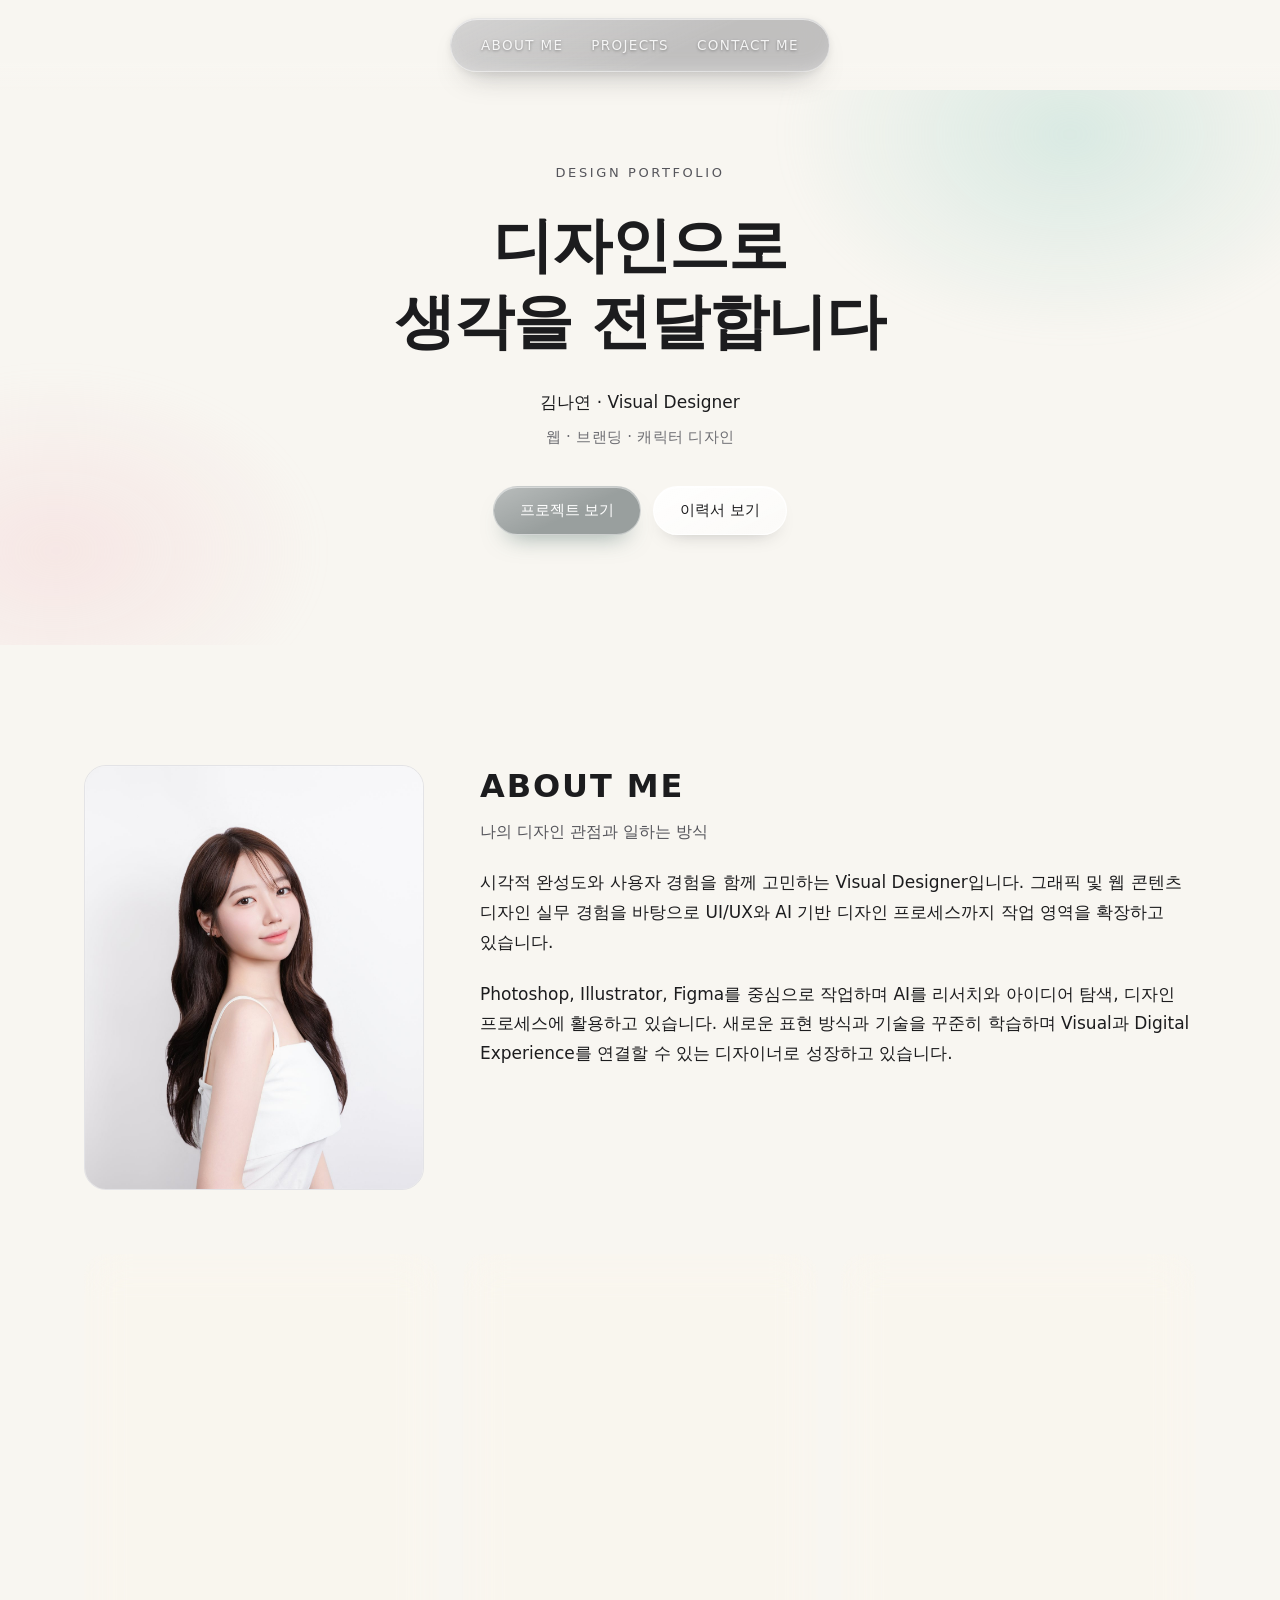
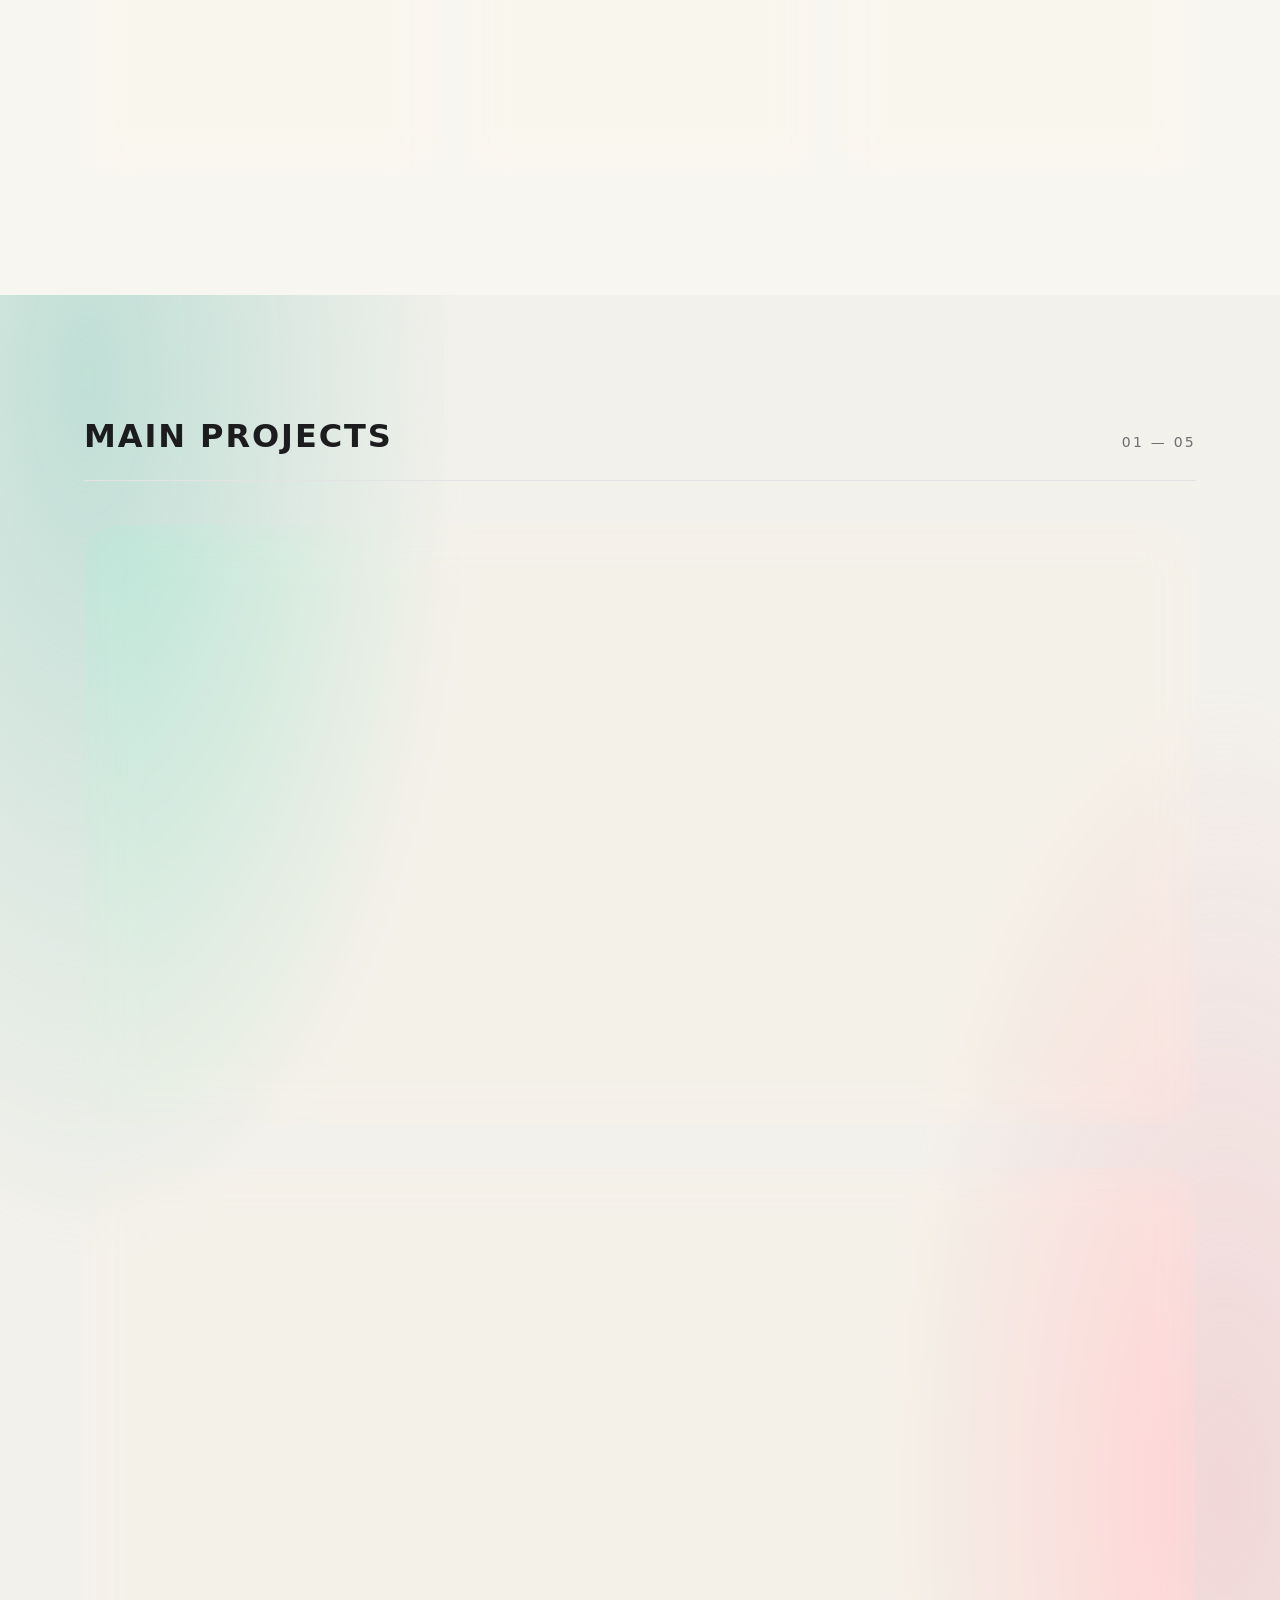
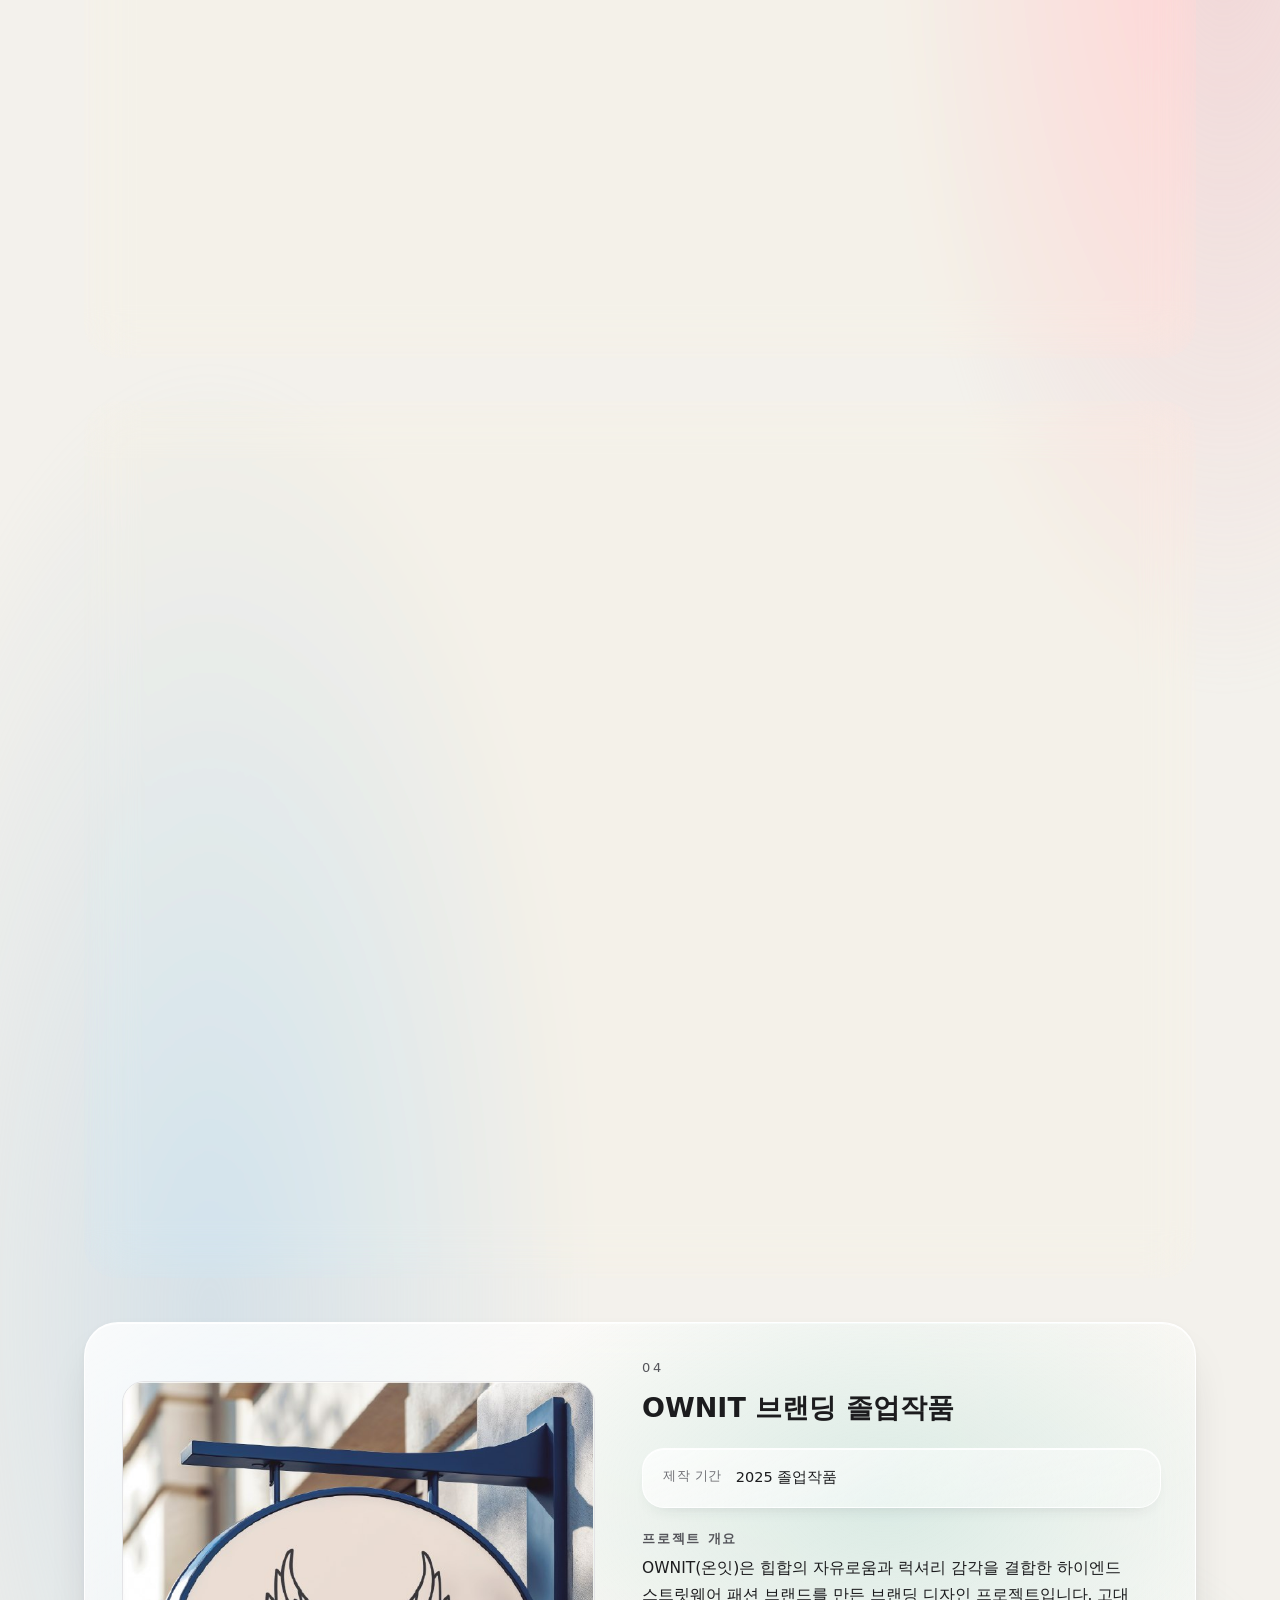
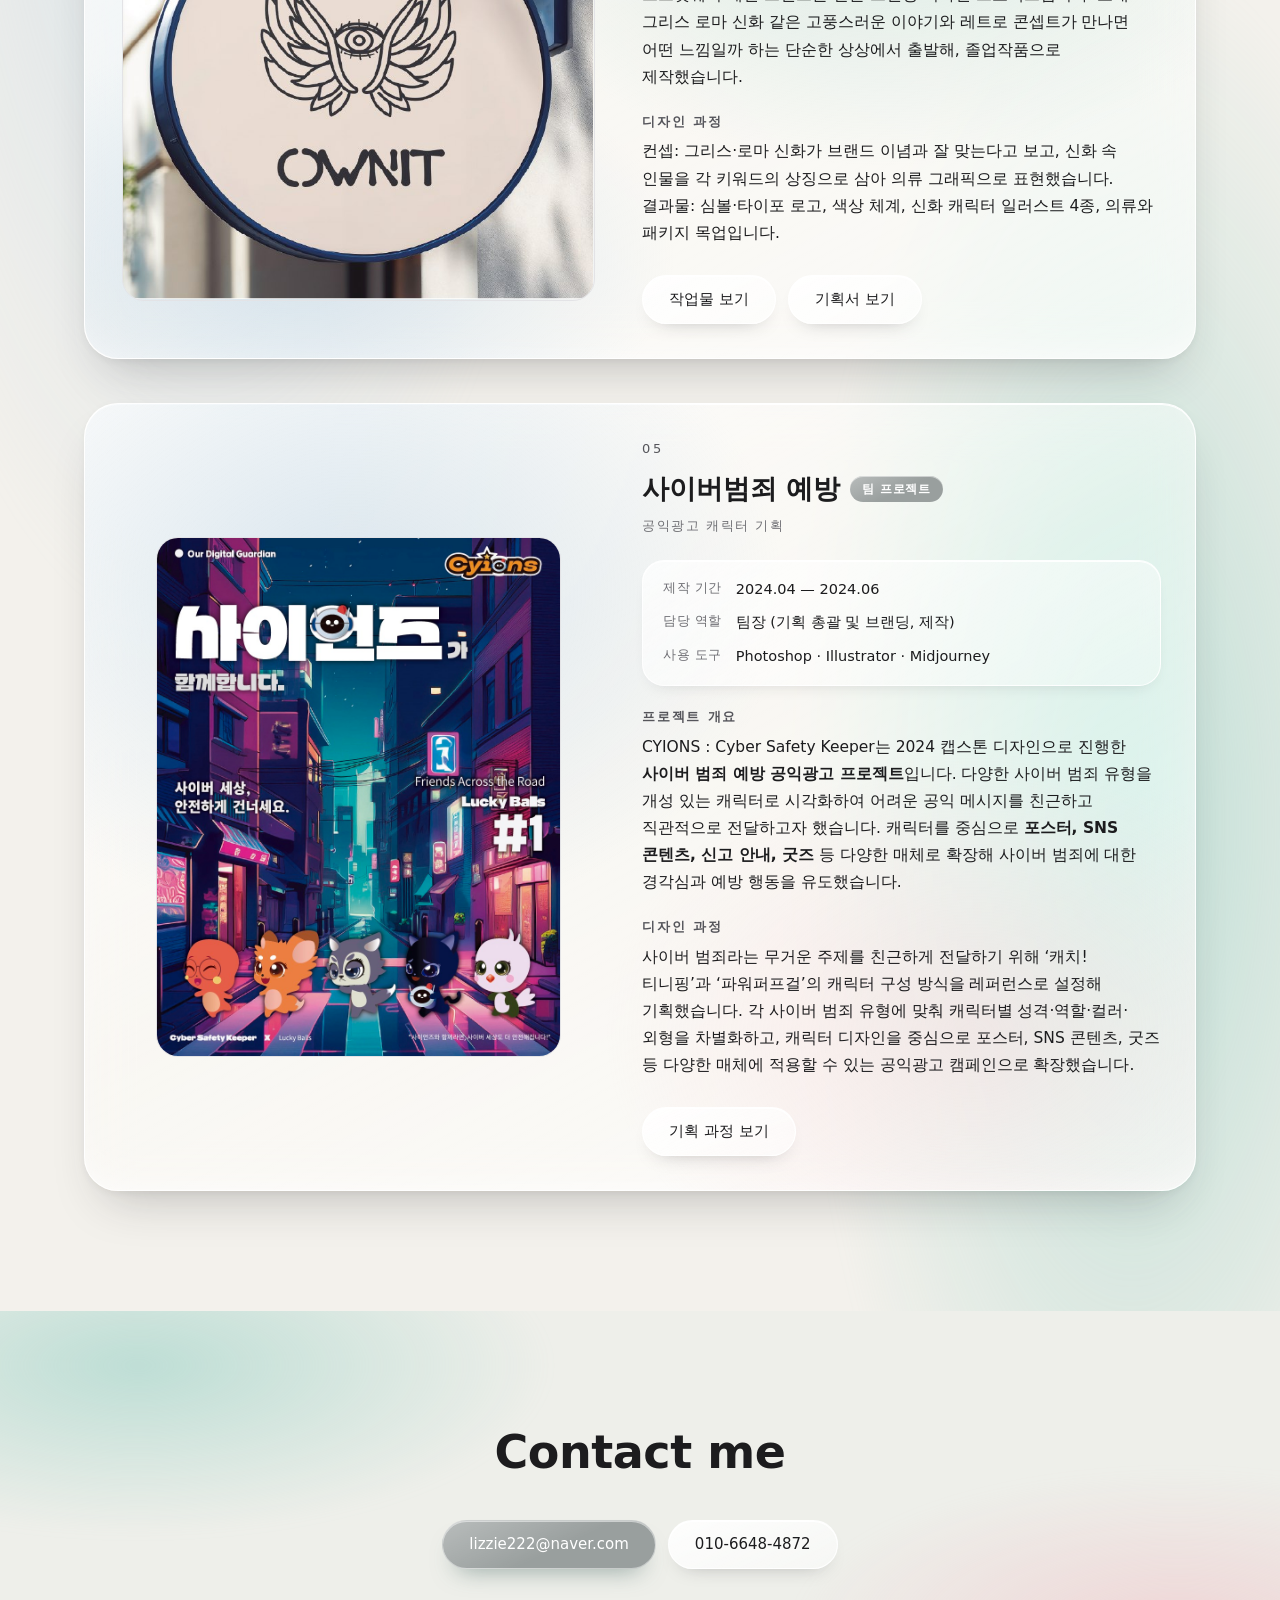
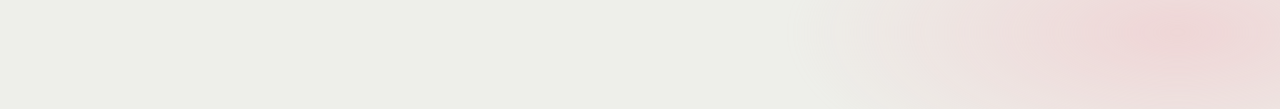
==== commit b6119f83: "수상증명 보기 버튼 추가 및 이력서 이미지 교체 Co-Authored-By: Claude Opus 5.5 <noreply@anthropic.com>" ====
--- a/index.html
+++ b/index.html
@@ -240,6 +240,7 @@
           </div>
           <div class="btns">
             <a class="btn btn--line" href="docs/picc-portfolio.pdf" target="_blank" rel="noopener noreferrer">포트폴리오 보기</a>
+            <a class="btn btn--line" href="images/award-picc.jpg" target="_blank" rel="noopener noreferrer">수상증명 보기</a>
           </div>
         </div>
       </article>
--- a/styles.css
+++ b/styles.css
@@ -105,6 +105,7 @@
   .section__title:hover,
   .project__title:hover,
   .contact__title:hover,
+  .card--info:hover,
   .totop:hover { transform: none; }
 }
 
@@ -560,6 +561,13 @@
   border: 1px solid var(--glass-line);
   border-radius: var(--r-md);
   box-shadow: var(--glass-shadow);
+  transition: transform var(--hover-speed), box-shadow var(--hover-speed);
+}
+
+/* 커서를 올리면 카드가 살짝 위로 떠오른다 */
+.card--info:hover {
+  transform: translateY(-6px);
+  box-shadow: var(--glass-shadow), 0 14px 28px rgba(120, 124, 134, .14);
 }
 
 /* ABOUT 카드도 유리 안쪽에 파스텔을 깐다 */
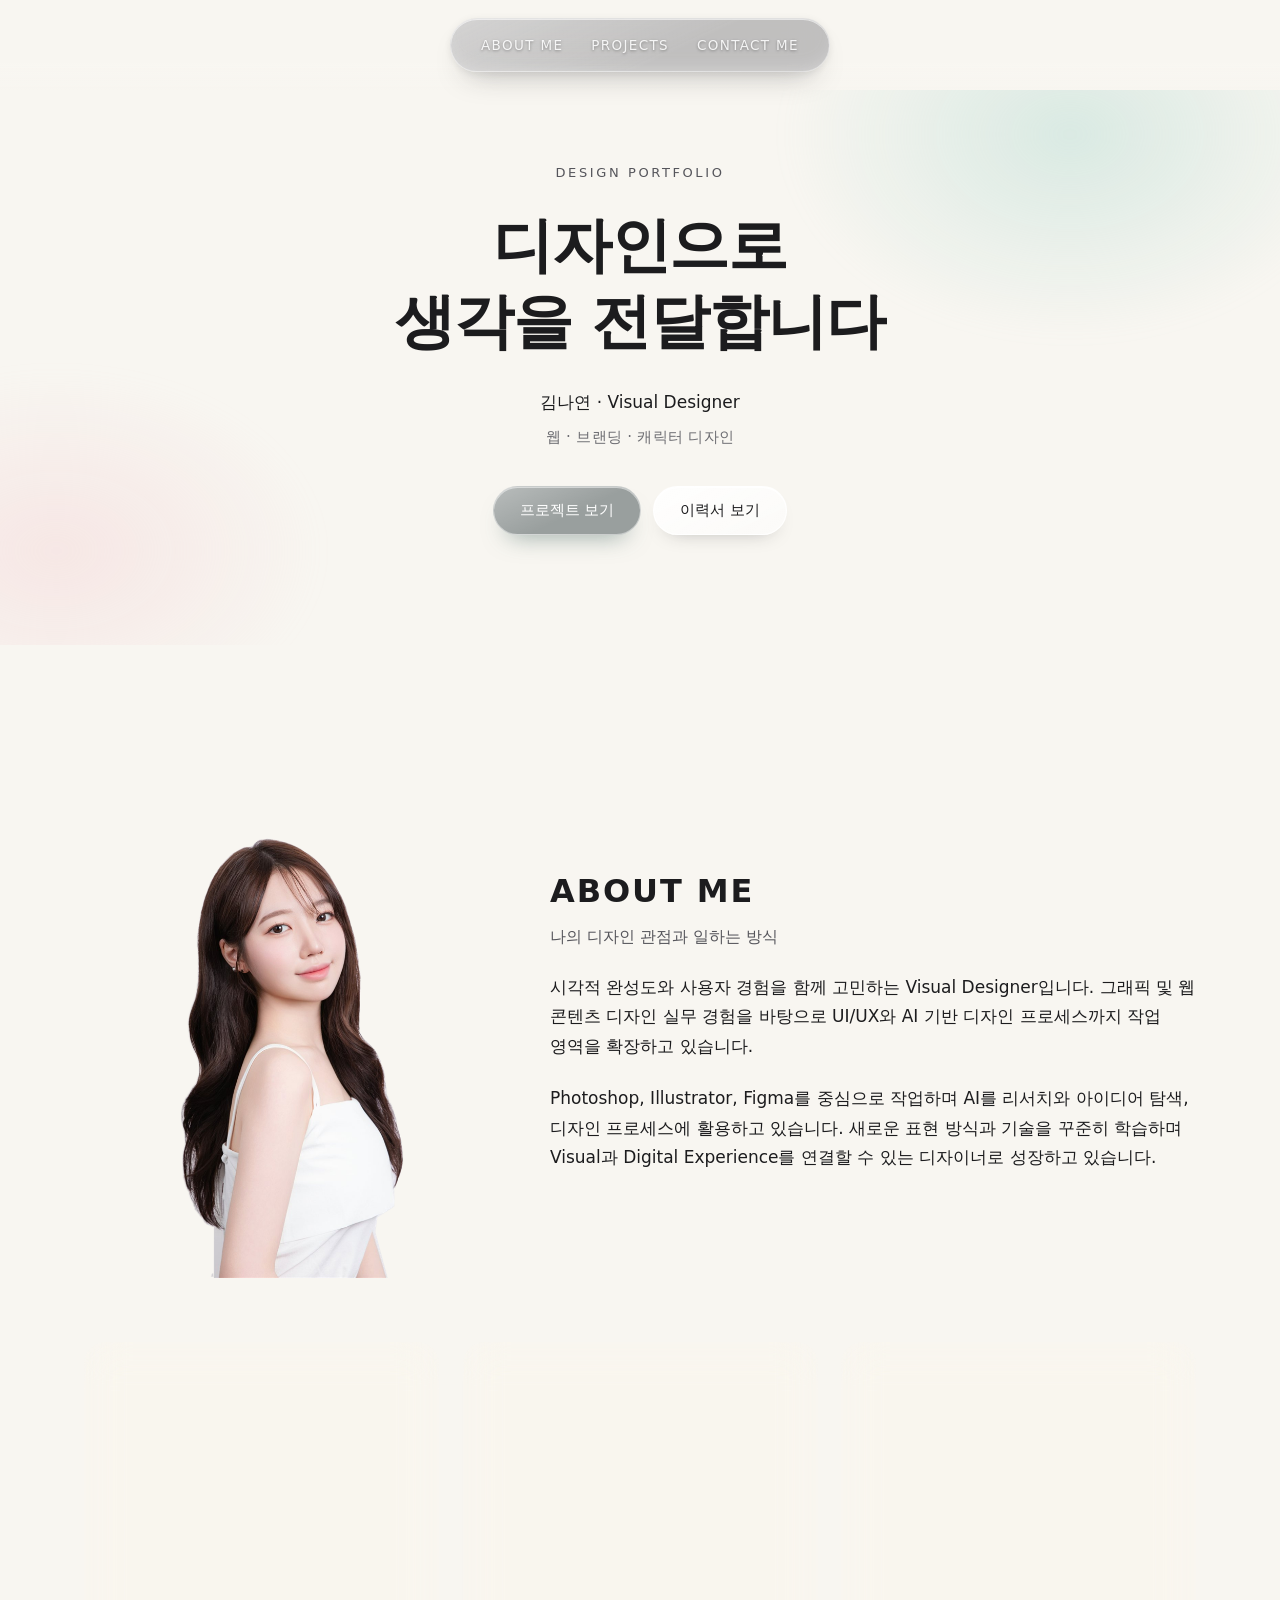
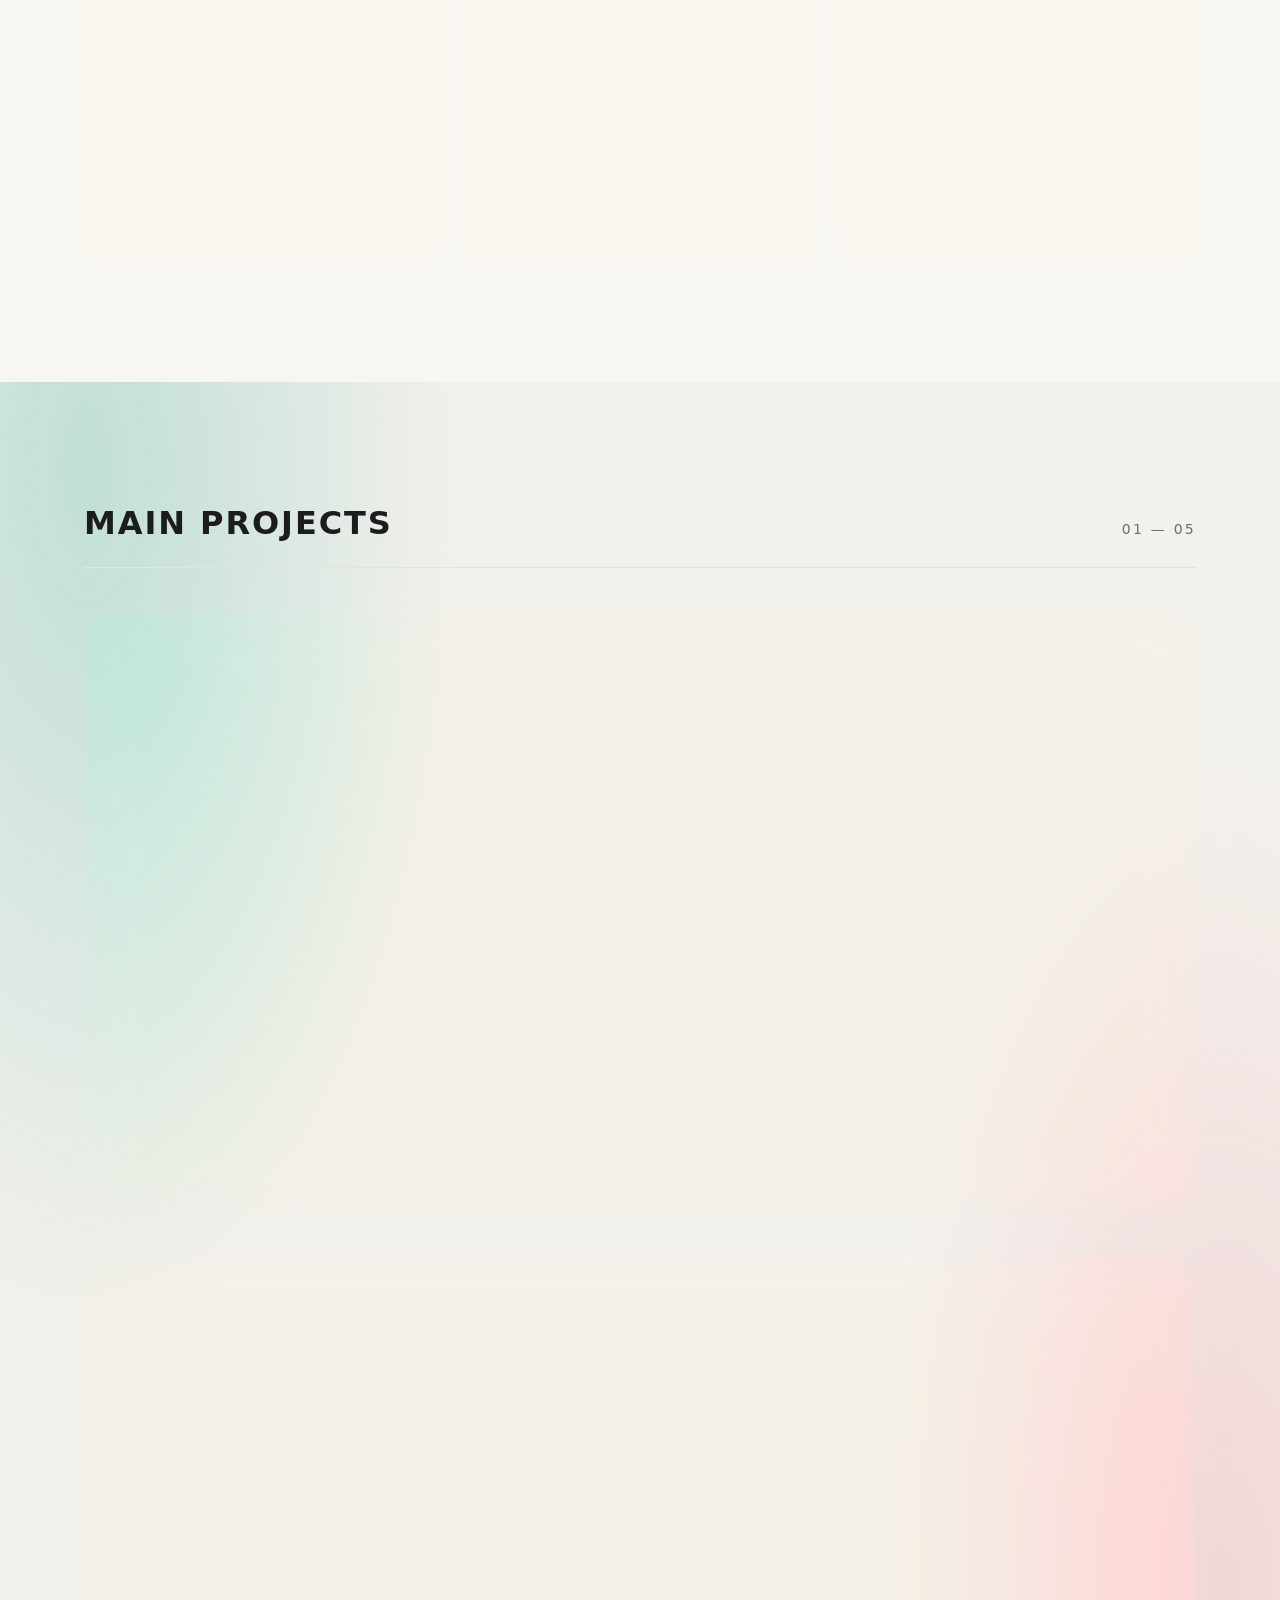
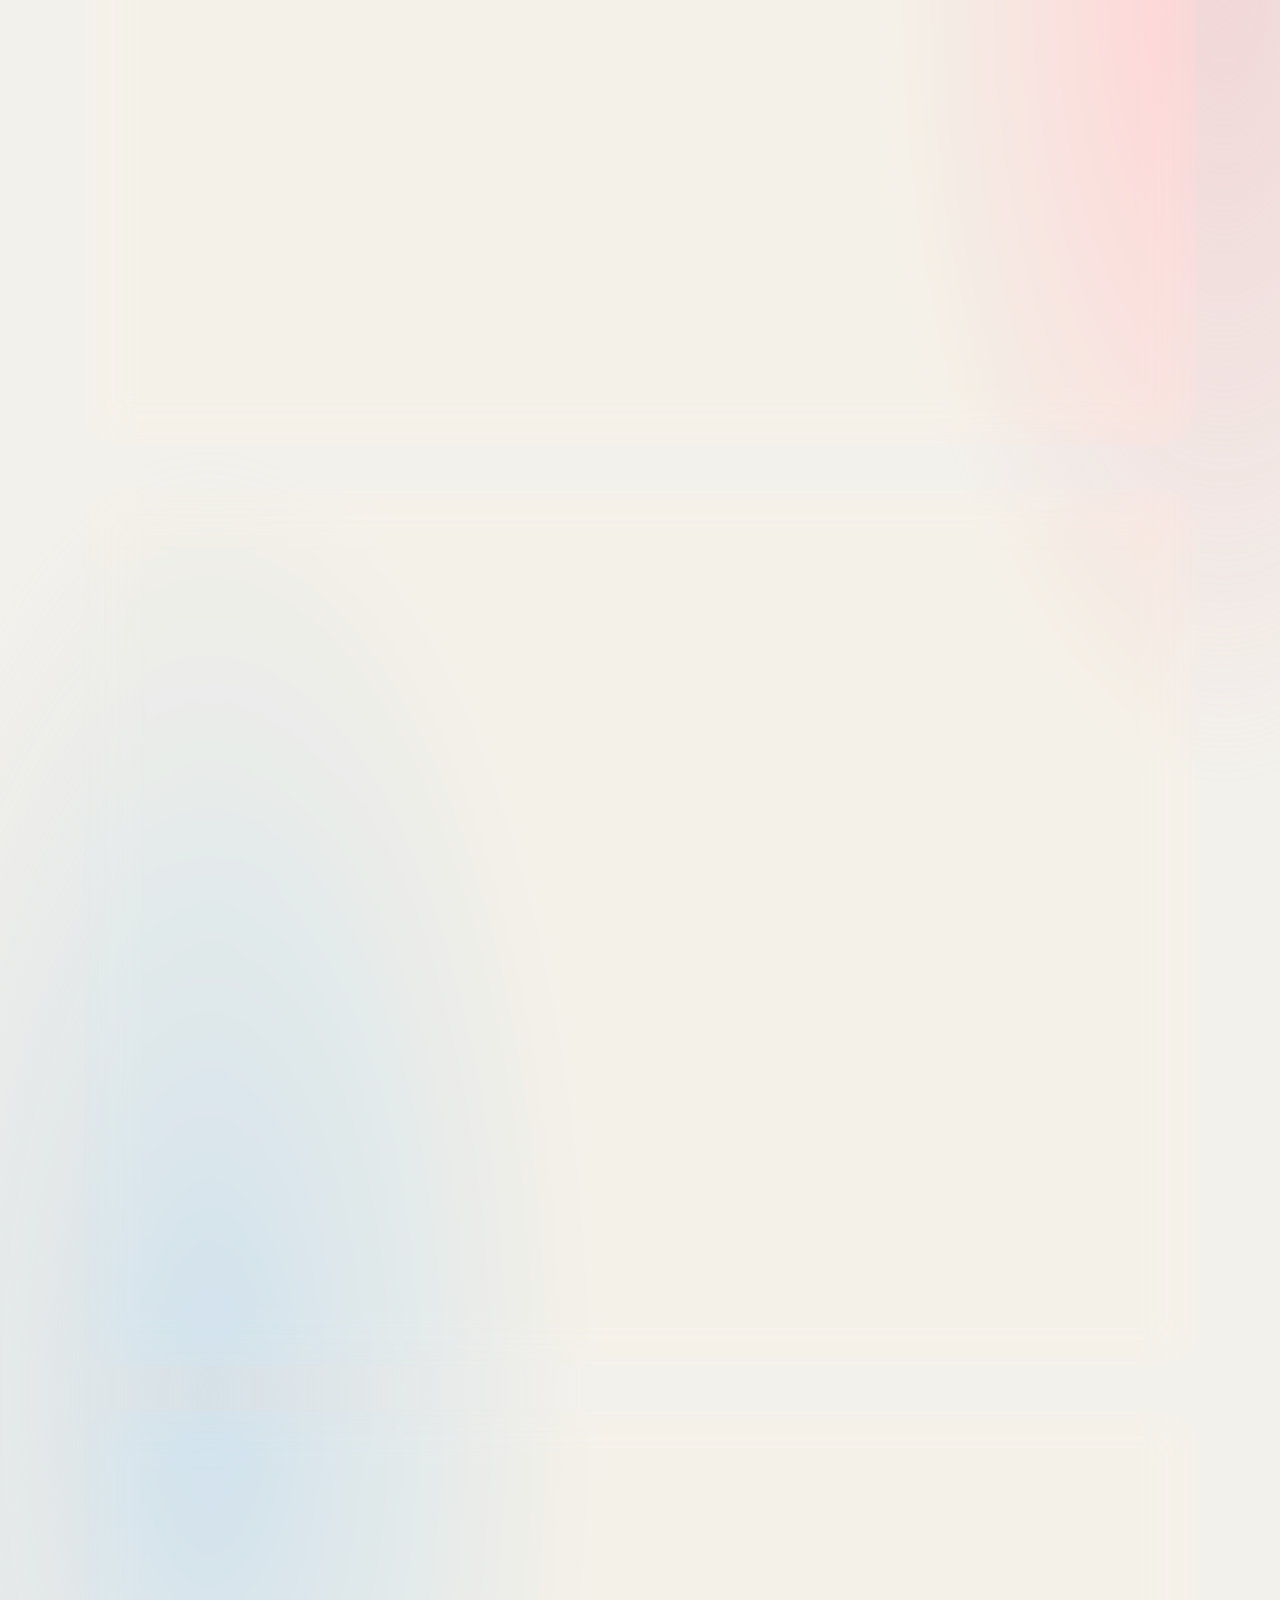
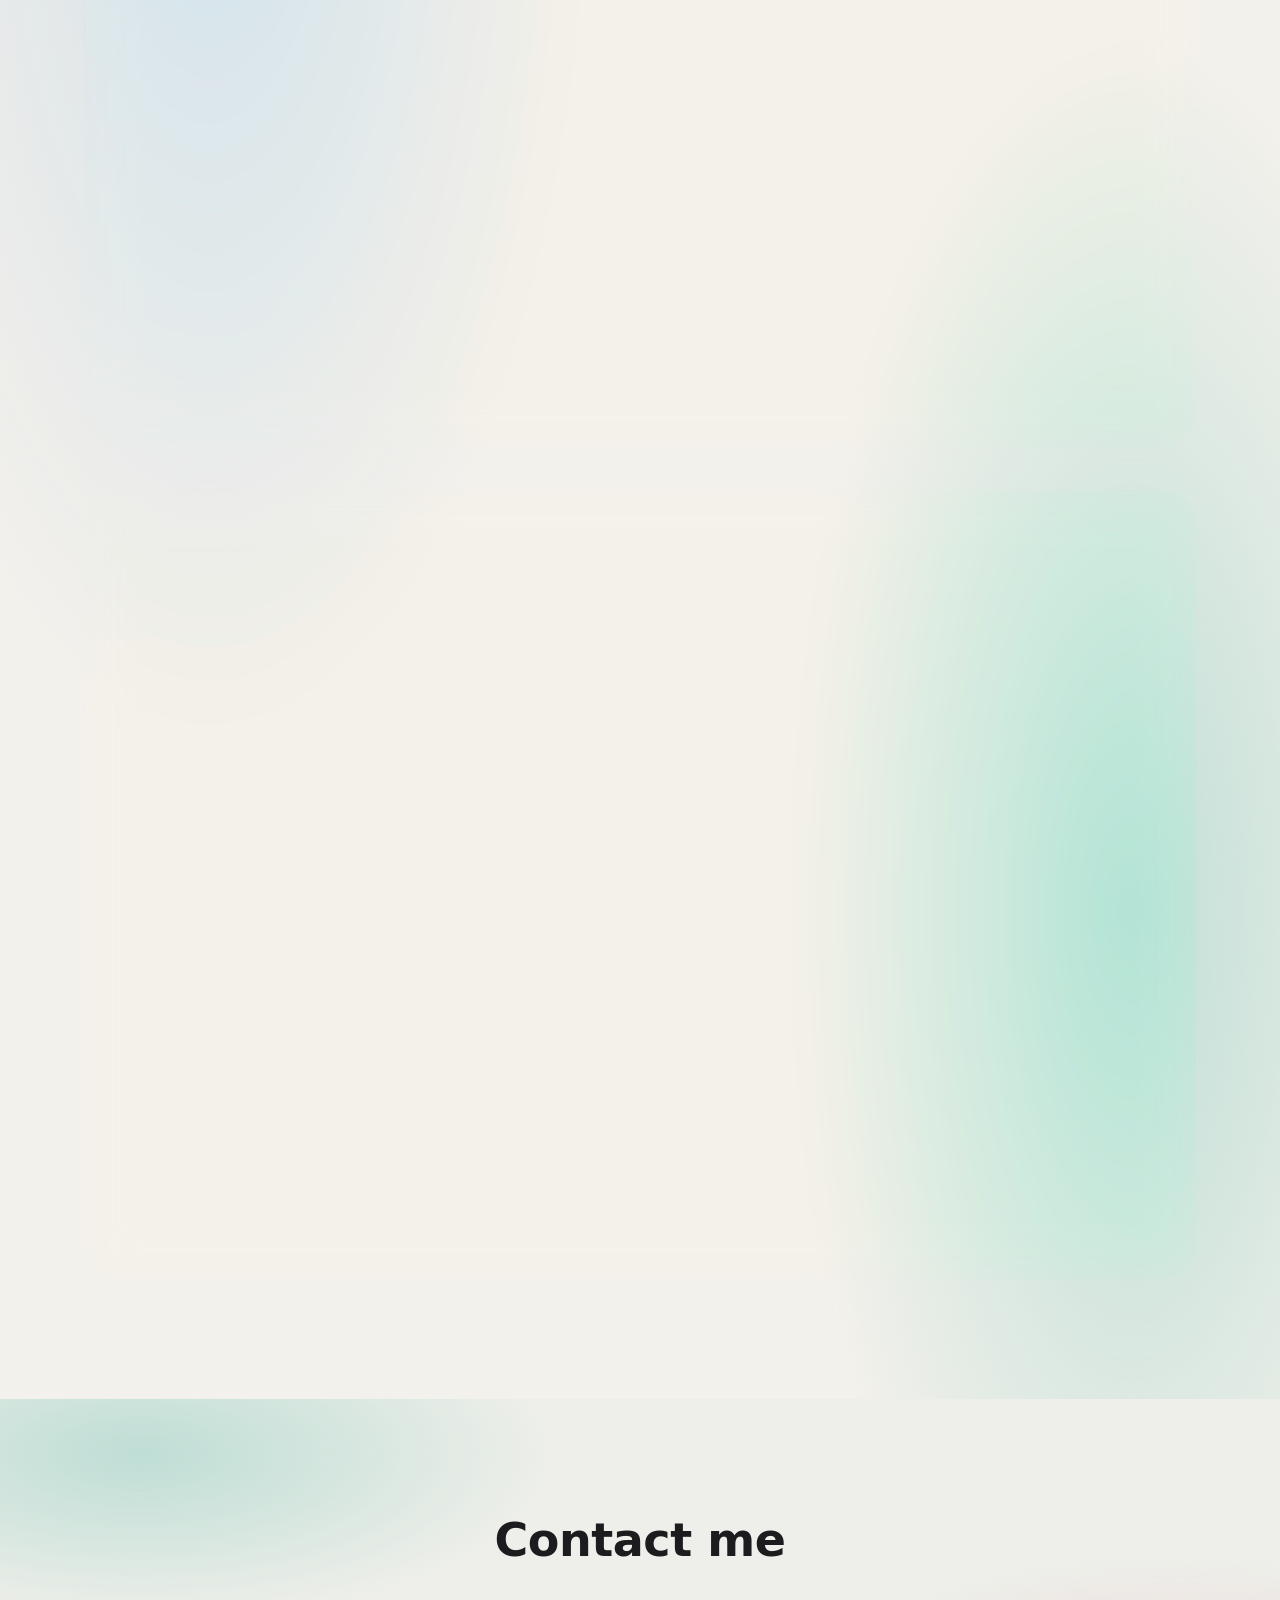
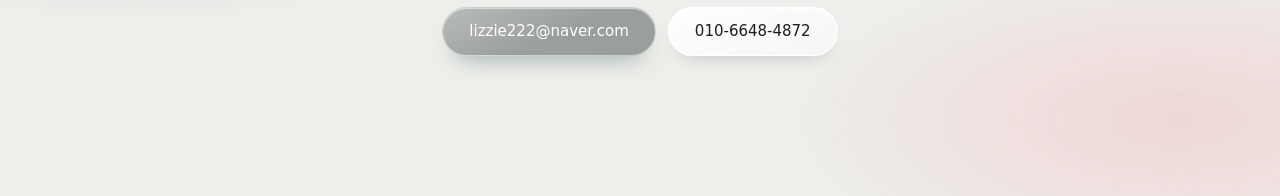
==== commit 3d891013: "프로필 사진 배경 투명 처리·확대, 스크롤 등장 모션 추가 - About Me 프로필을 배경 투명 PNG로 교체하고 410px로 확대 - 사진과 소개 글 세로 가운데 정렬 - Ab" ====
--- a/index.html
+++ b/index.html
@@ -74,7 +74,7 @@
   <section class="about section" id="about">
     <div class="wrap">
       <div class="about__top">
-        <img class="ph-img ph-img--profile" src="images/profile.jpg" alt="디자이너 김나연 프로필 사진">
+        <img class="ph-img ph-img--profile" src="images/profile.png" alt="디자이너 김나연 프로필 사진">
         <div class="about__text">
           <h2 class="section__title">ABOUT ME</h2>
           <p class="section__lead">나의 디자인 관점과 일하는 방식</p>
@@ -387,6 +387,37 @@
     window.addEventListener('scroll', toggle, { passive: true });
   })();
 
+  /* ABOUT ME · MAIN PROJECTS 스크롤 등장 모션: 화면에 들어오면 아래에서 위로 떠오른다 (움직임은 styles.css의 .reveal)
+     나란히 놓인 요소끼리는 0.12초씩 차례로 올라온다 */
+  (function () {
+    var groups = [
+      document.querySelectorAll('.about__top > *'),
+      document.querySelectorAll('.about__grid > .card--info'),
+      document.querySelectorAll('.projects__head')
+    ];
+    document.querySelectorAll('.projects .project').forEach(function (p) {
+      groups.push(p.querySelectorAll('.project__media, .project__body'));
+    });
+    if (!('IntersectionObserver' in window) ||
+        window.matchMedia('(prefers-reduced-motion: reduce)').matches) return;
+
+    var io = new IntersectionObserver(function (entries) {
+      entries.forEach(function (entry) {
+        if (!entry.isIntersecting) return;
+        entry.target.classList.add('is-in');
+        io.unobserve(entry.target);
+      });
+    }, { threshold: 0.15, rootMargin: '0px 0px -40px 0px' });
+
+    groups.forEach(function (items) {
+      items.forEach(function (el, i) {
+        el.classList.add('reveal');
+        el.style.setProperty('--reveal-delay', i * 0.12 + 's');
+        io.observe(el);
+      });
+    });
+  })();
+
   /* 이력서 보기 창 */
   (function () {
     var box = document.getElementById('resume');
--- a/styles.css
+++ b/styles.css
@@ -497,6 +497,23 @@
   aspect-ratio: 4 / 5;
   object-fit: cover;
   object-position: center top;
+  border: 0;               /* 배경이 투명한 인물 사진이라 테두리 없이 */
+  border-radius: 0;
+}
+
+/* 스크롤해서 화면에 들어오면 아래에서 위로 떠오른다 (index.html 스크립트가 .reveal/.is-in을 붙임)
+   hover의 transform과 겹치지 않도록 translate 속성을 따로 쓴다 */
+.section .reveal {   /* .card--info 등의 transition보다 우선하도록 .section을 붙임 */
+  opacity: 0;
+  translate: 0 40px;
+  transition: opacity .8s ease var(--reveal-delay, 0s),
+              translate .8s cubic-bezier(.22, .61, .36, 1) var(--reveal-delay, 0s),
+              transform var(--hover-speed), box-shadow var(--hover-speed);
+}
+
+.section .reveal.is-in {
+  opacity: 1;
+  translate: 0 0;
 }
 
 /* 홈페이지 화면: 16:10으로 채우고 넘치는 좌우는 잘라냄 */
@@ -538,9 +555,9 @@
 
 .about__top {
   display: grid;
-  grid-template-columns: 340px 1fr;
+  grid-template-columns: 410px 1fr;
   gap: 56px;
-  align-items: start;
+  align-items: center;   /* 사진과 소개 글을 세로 가운데에 맞춤 */
 }
 
 .about__body { margin-top: 22px; }
@@ -1061,7 +1078,7 @@
 
   .about__top .ph--profile,
   .about__top .ph-img--profile {
-    max-width: 320px;
+    max-width: 390px;
     justify-self: center;
     aspect-ratio: 4 / 4.4;
   }
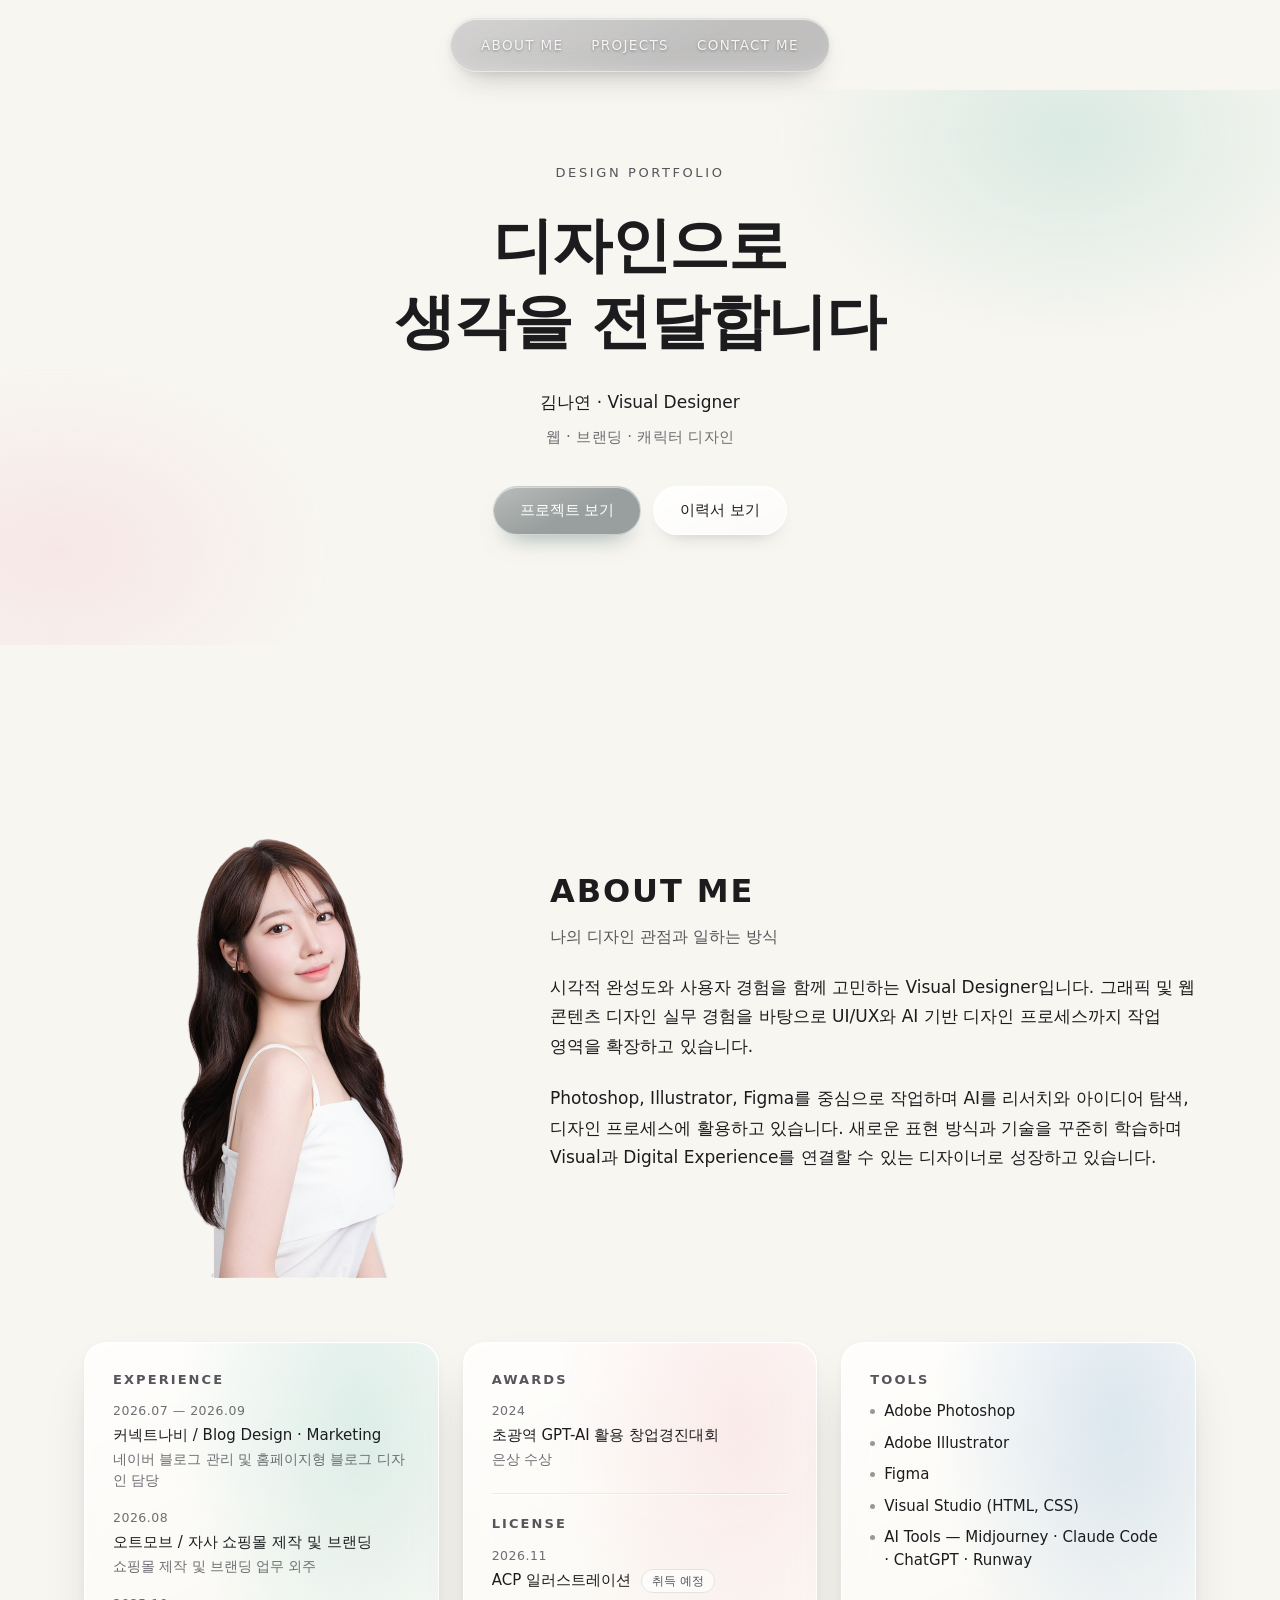
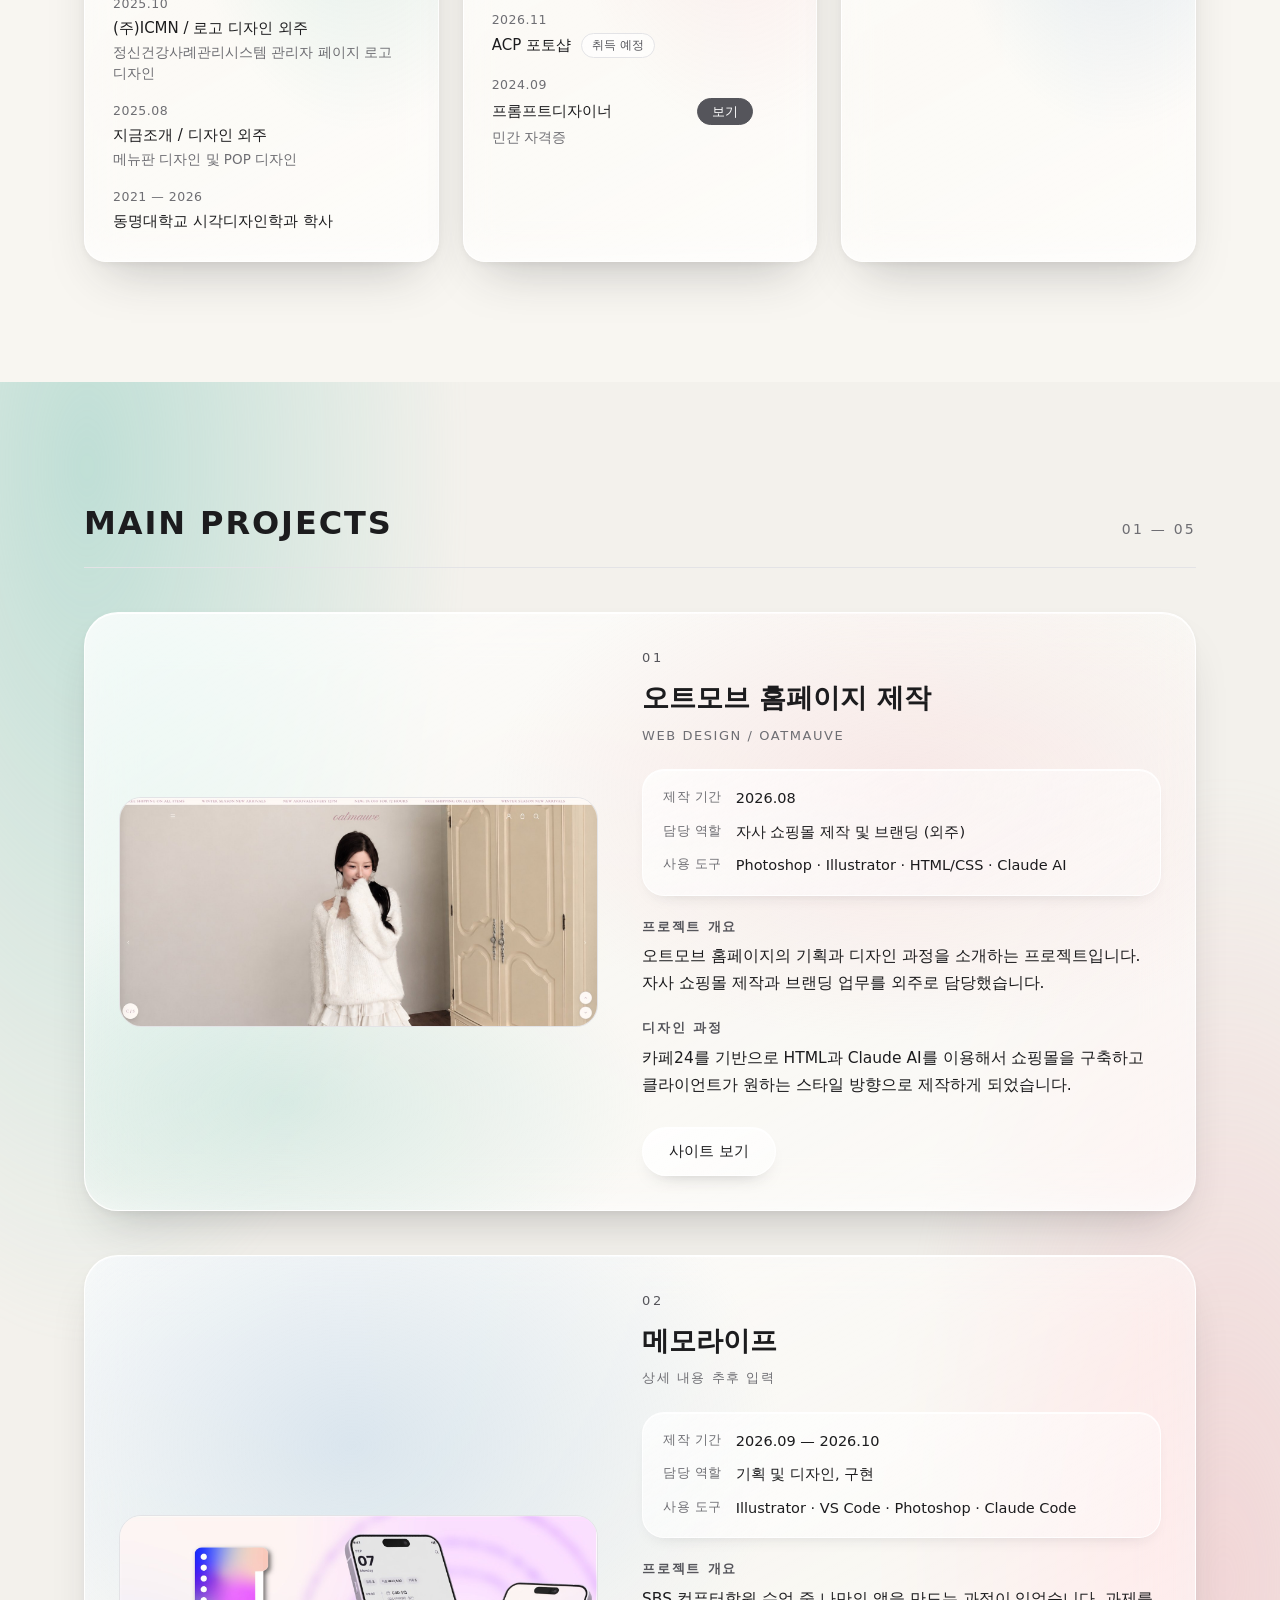
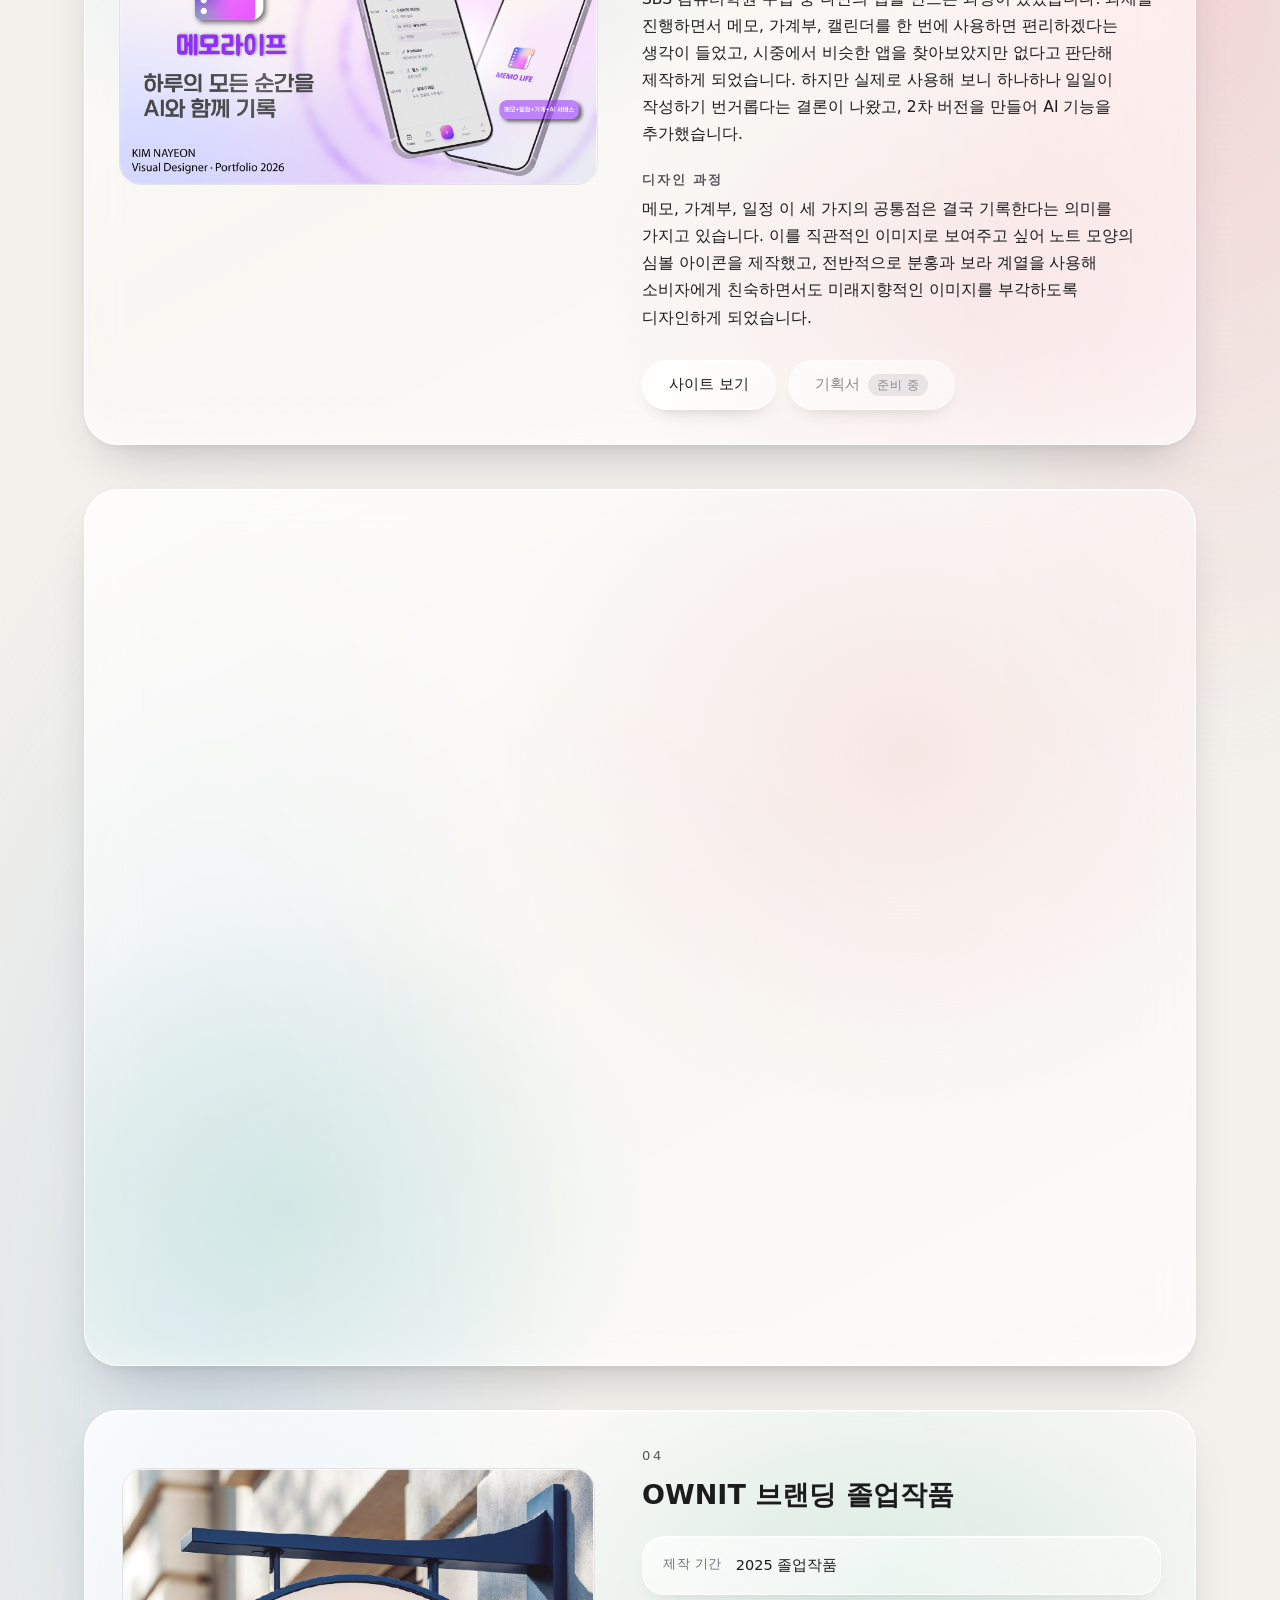
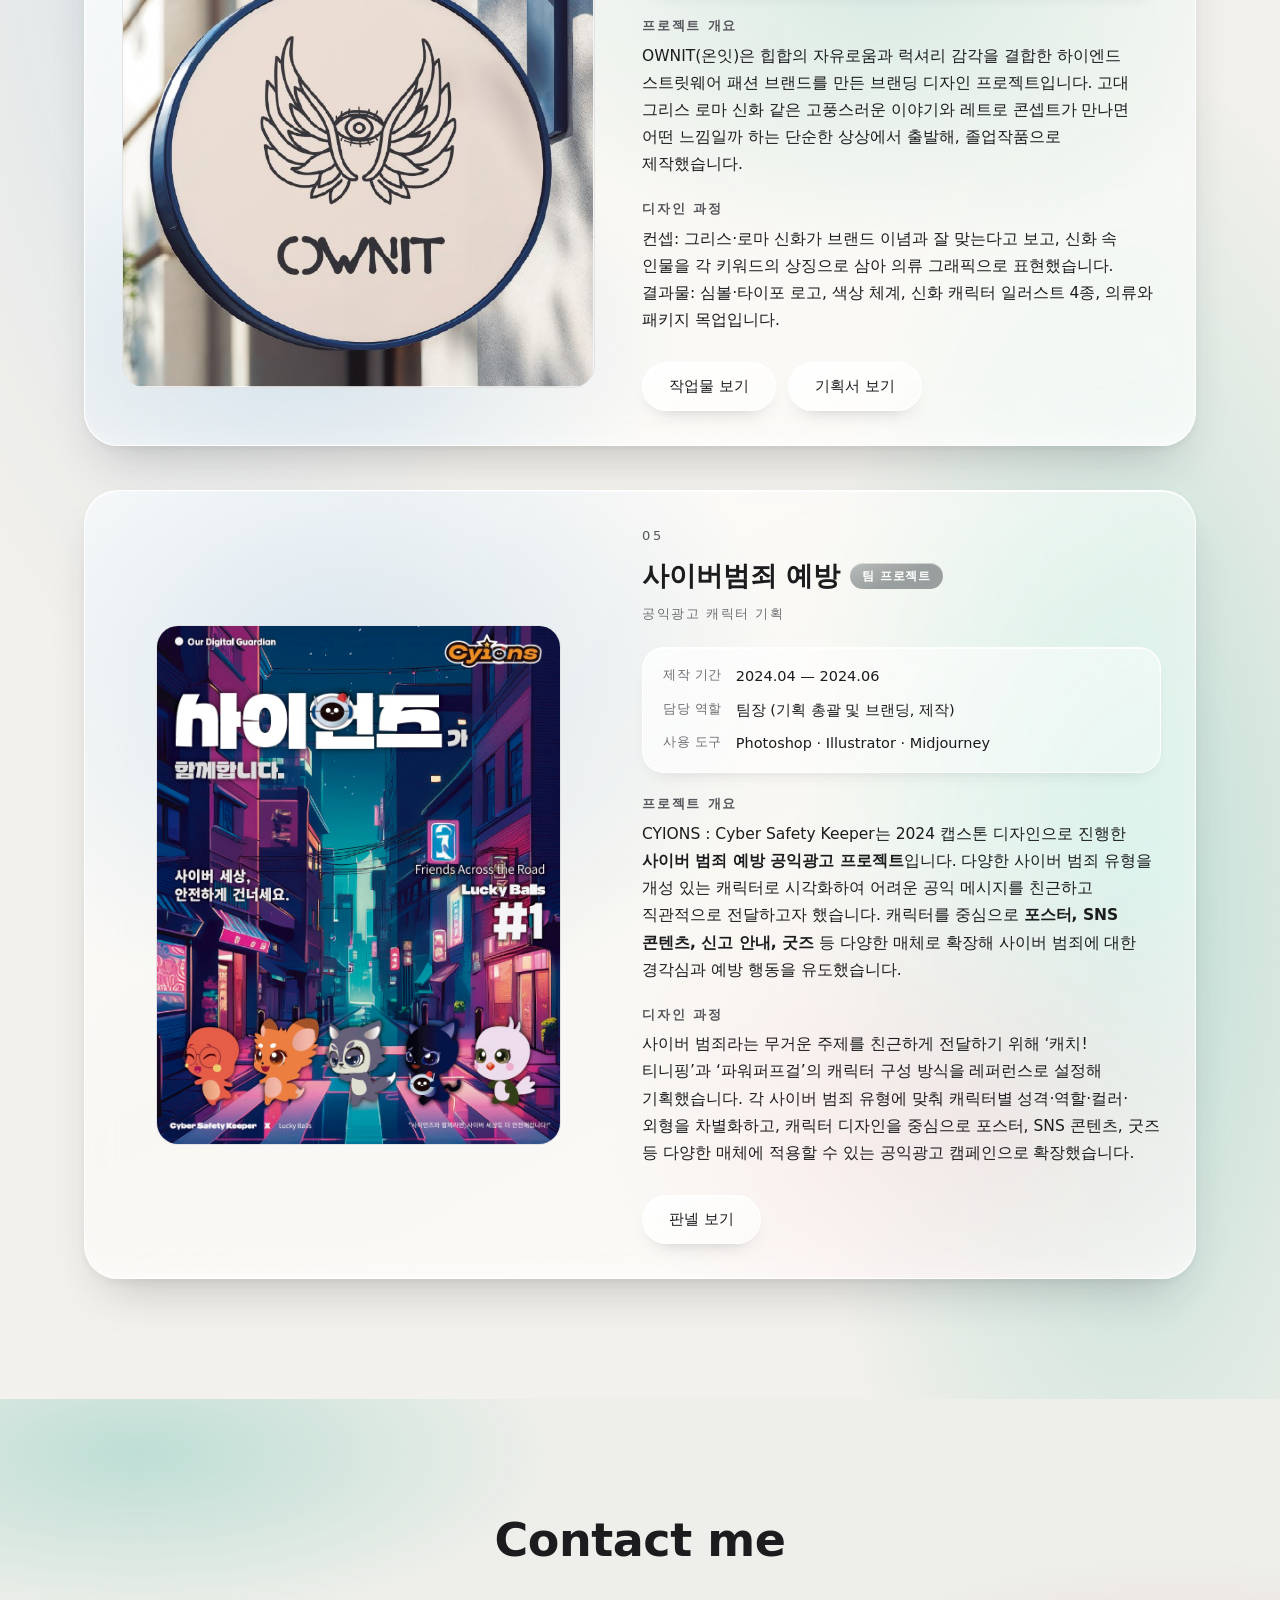
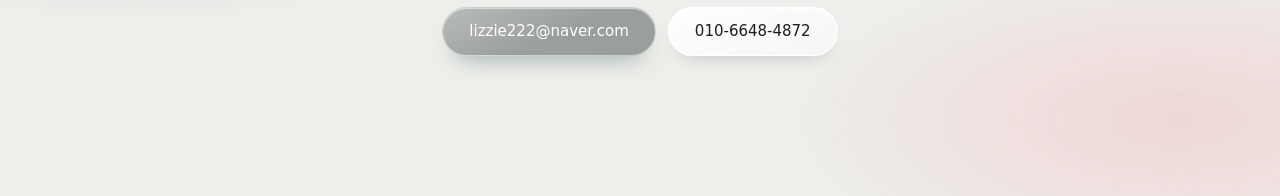
==== commit debedef2: "사이언즈 버튼 문구를 판넬 보기로 변경 Co-Authored-By: Claude Opus 5.5 <noreply@anthropic.com>" ====
--- a/index.html
+++ b/index.html
@@ -298,7 +298,7 @@
             <p>사이버 범죄라는 무거운 주제를 친근하게 전달하기 위해 ‘캐치! 티니핑’과 ‘파워퍼프걸’의 캐릭터 구성 방식을 레퍼런스로 설정해 기획했습니다. 각 사이버 범죄 유형에 맞춰 캐릭터별 성격·역할·컬러·외형을 차별화하고, 캐릭터 디자인을 중심으로 포스터, SNS 콘텐츠, 굿즈 등 다양한 매체에 적용할 수 있는 공익광고 캠페인으로 확장했습니다.</p>
           </div>
           <div class="btns">
-            <a class="btn btn--line" href="docs/cyions-plan.pdf" target="_blank" rel="noopener noreferrer">기획 과정 보기</a>
+            <a class="btn btn--line" href="docs/cyions-plan.pdf" target="_blank" rel="noopener noreferrer">판넬 보기</a>
           </div>
         </div>
       </article>
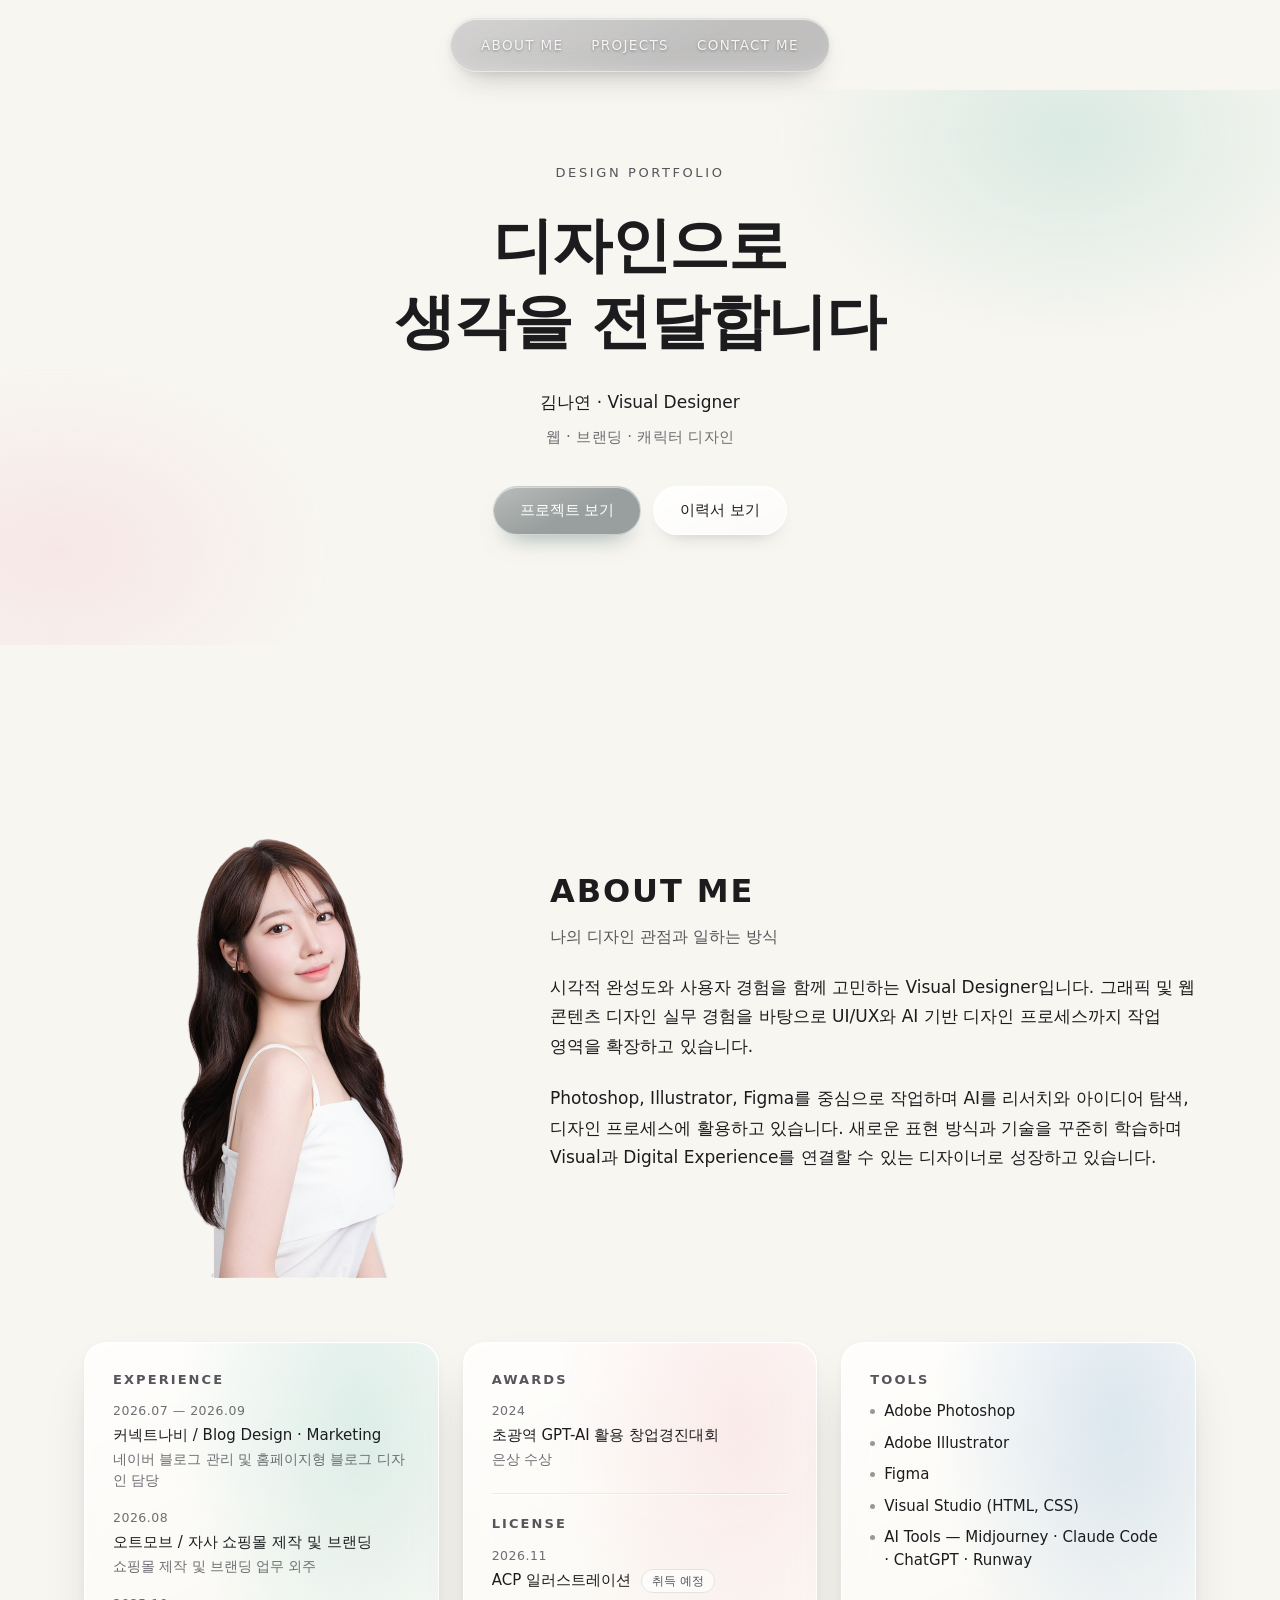
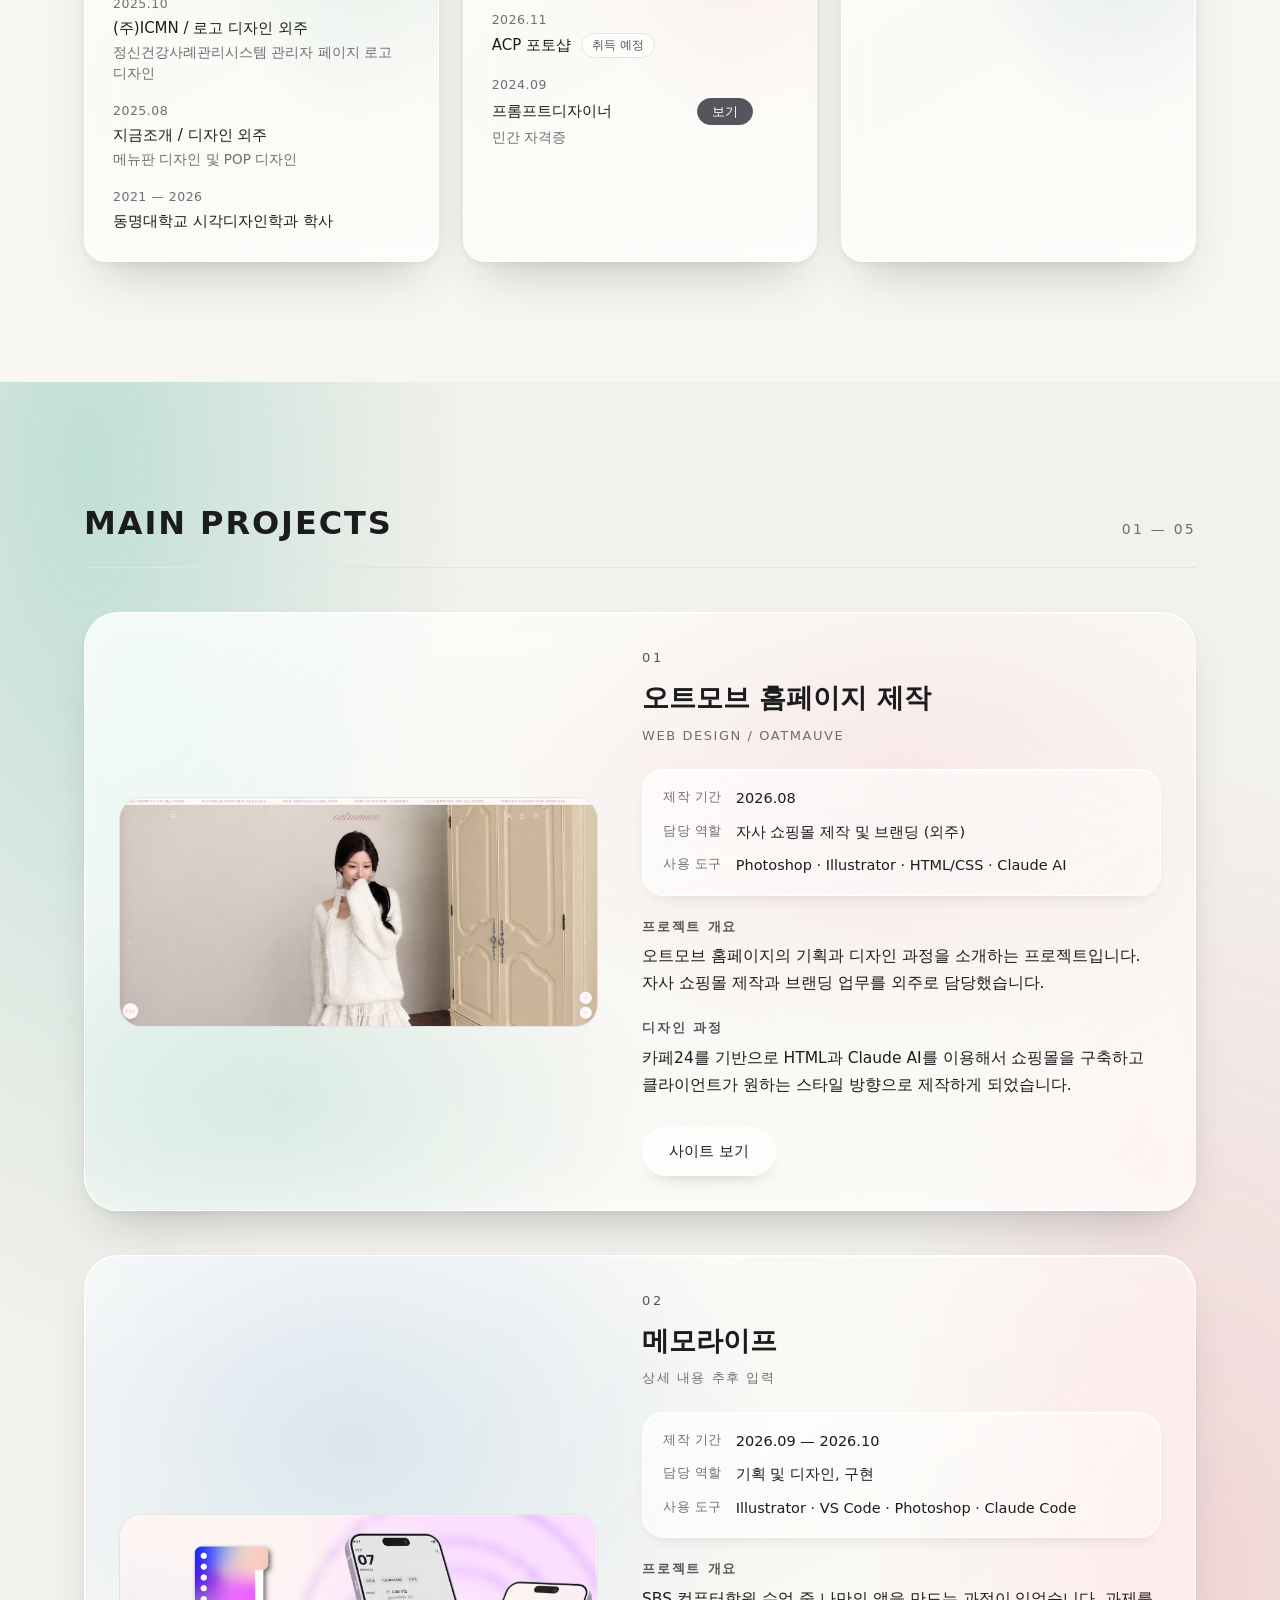
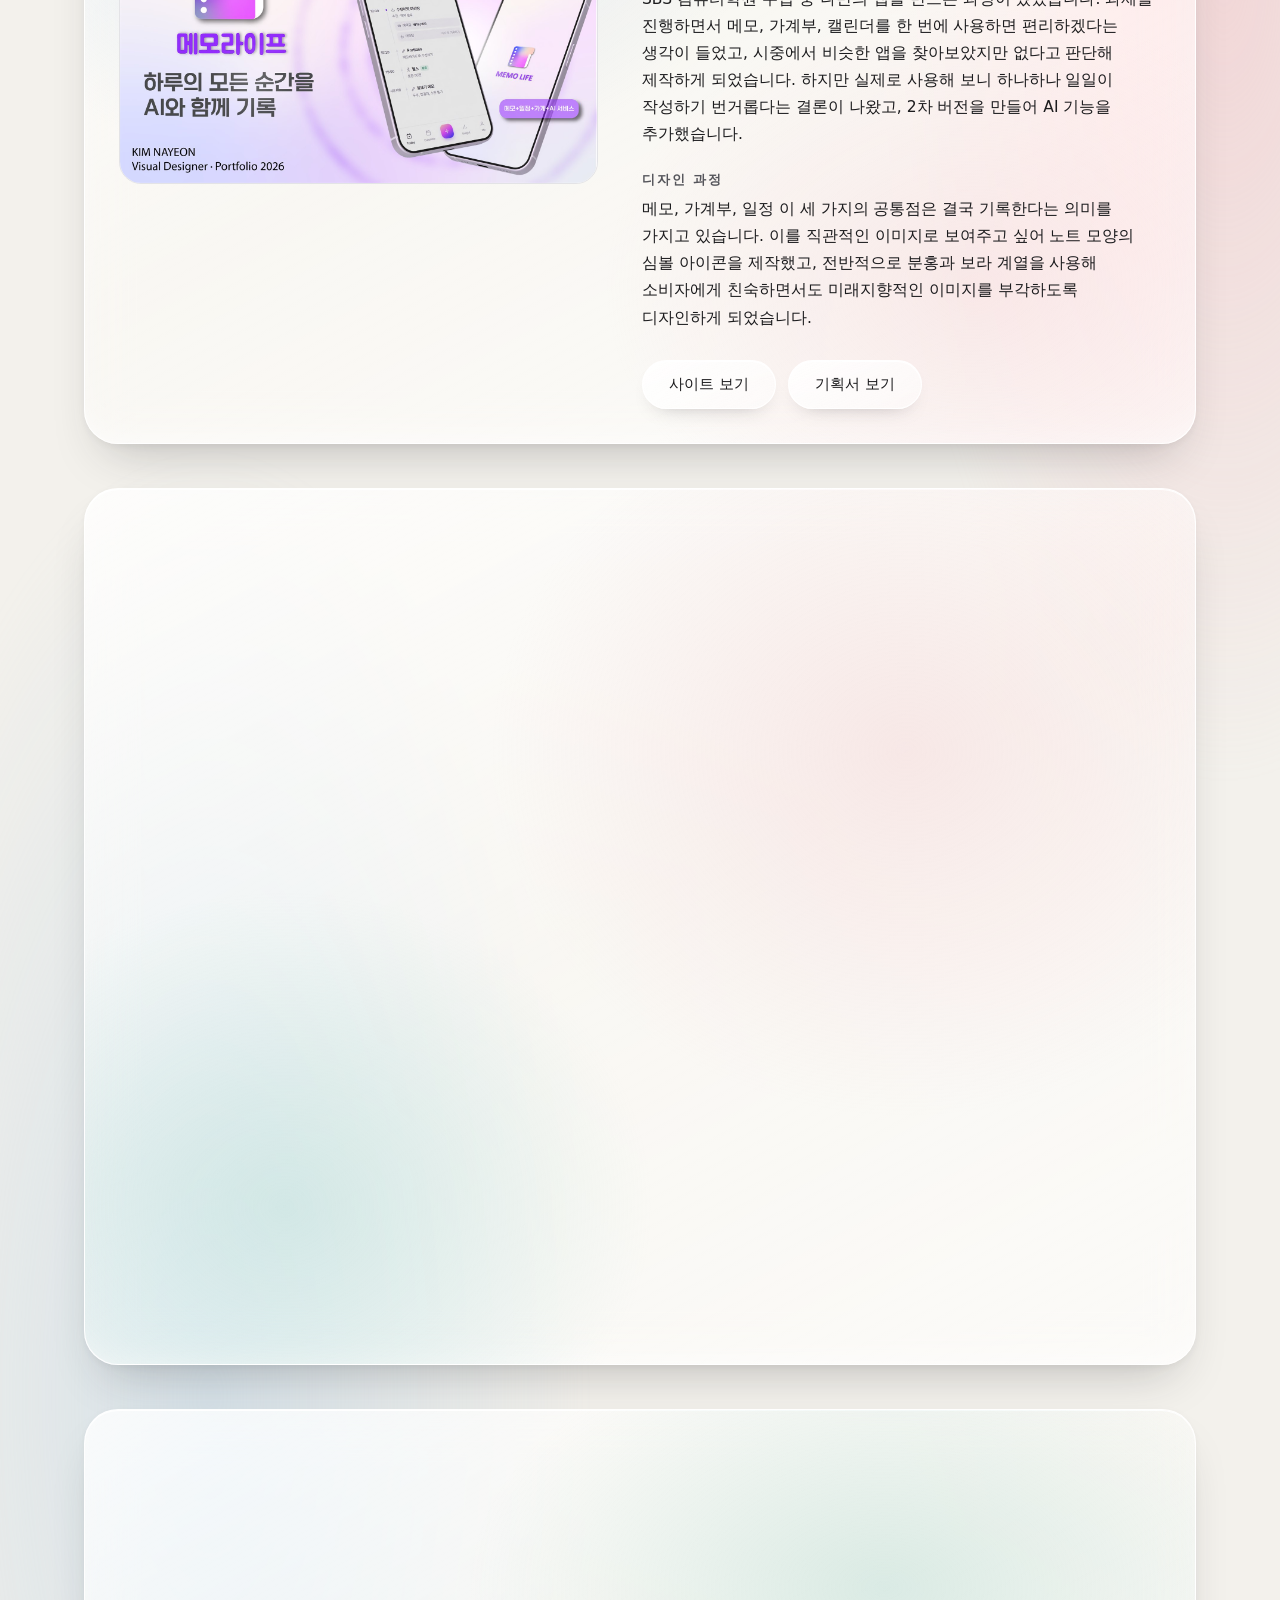
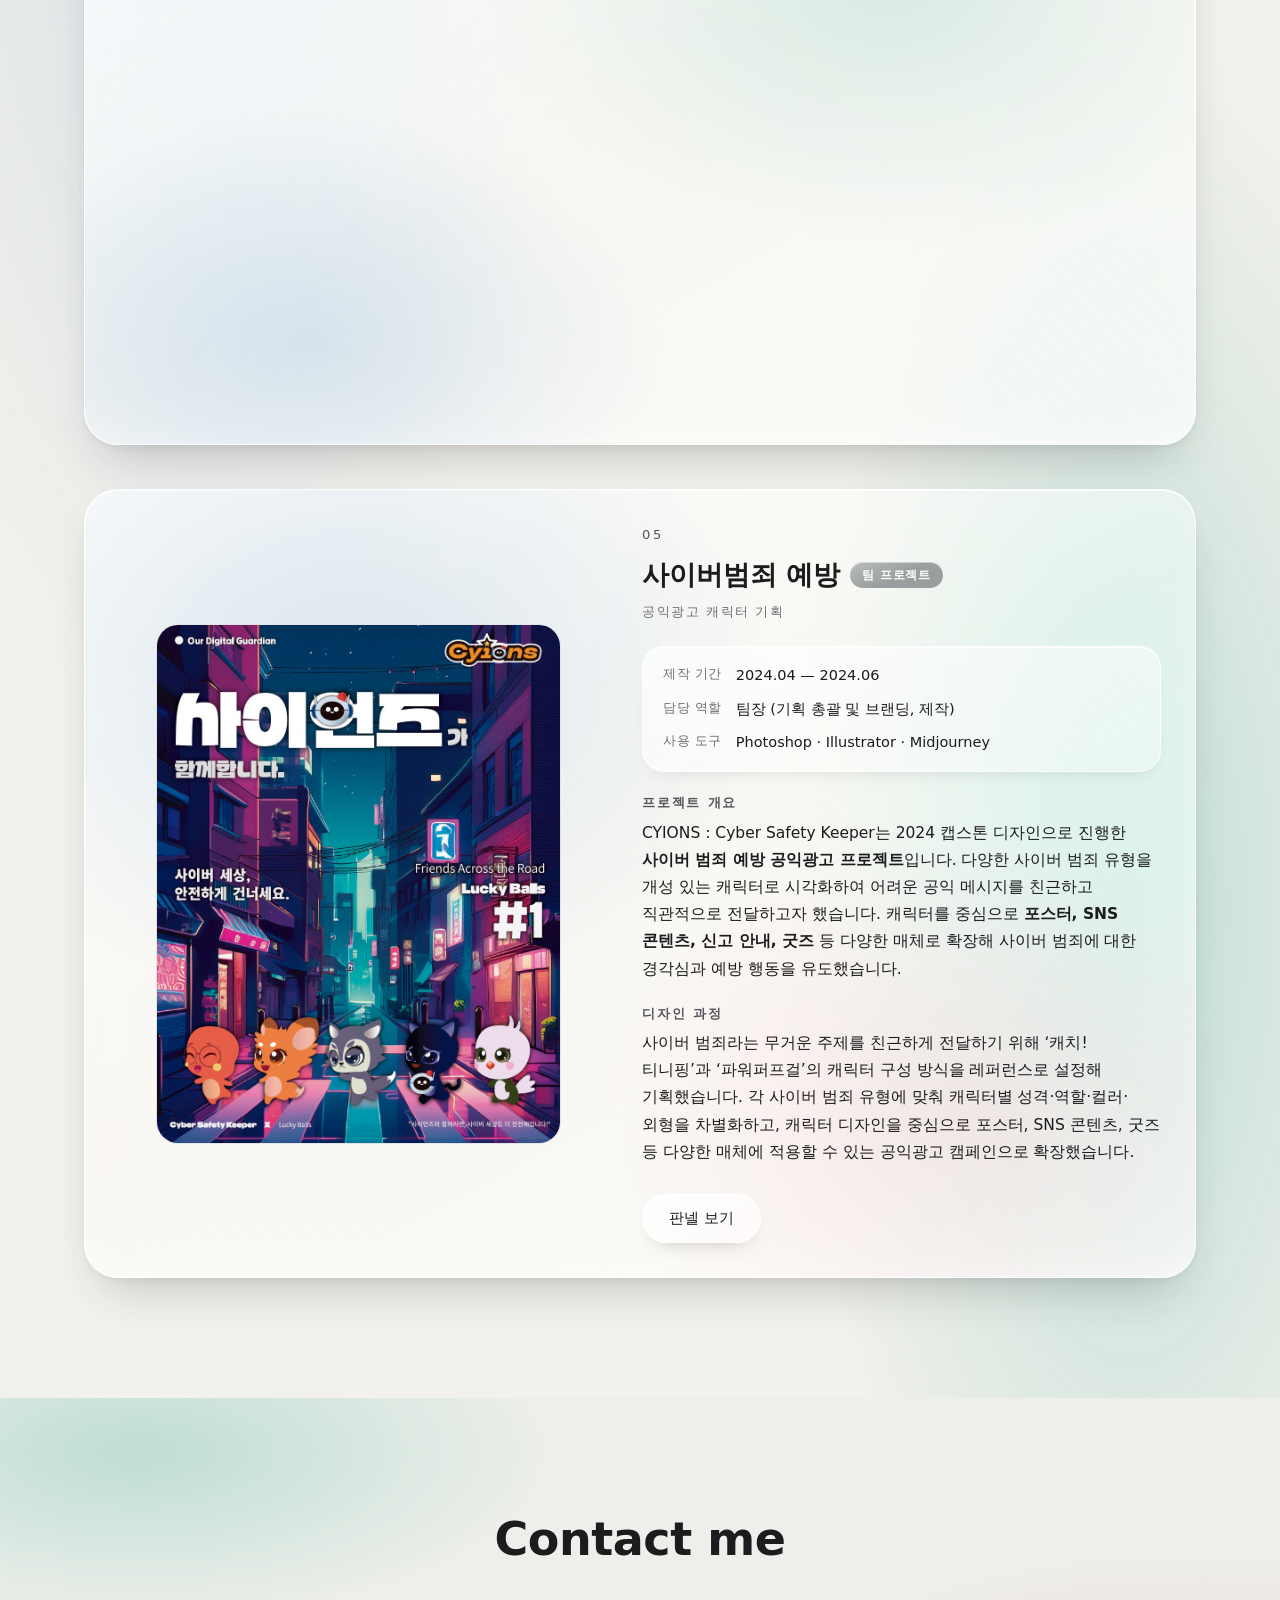
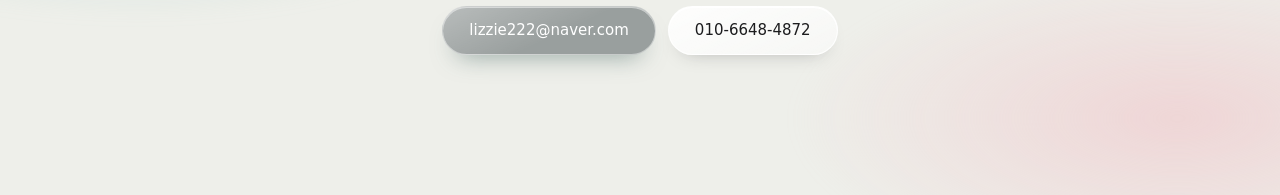
==== commit 5a5f7eb8: "메모라이프 기획서 PDF 추가 및 버튼 연결 Co-Authored-By: Claude Opus 5.5 <noreply@anthropic.com>" ====
--- a/index.html
+++ b/index.html
@@ -208,7 +208,7 @@
           </div>
           <div class="btns">
             <a class="btn btn--line" href="https://memolife-hazel.vercel.app/" target="_blank" rel="noopener noreferrer">사이트 보기</a>
-            <button class="btn btn--pending" type="button" disabled>기획서<span class="pending">준비 중</span></button>
+            <a class="btn btn--line" href="docs/memolife-plan.pdf" target="_blank" rel="noopener noreferrer">기획서 보기</a>
           </div>
         </div>
       </article>
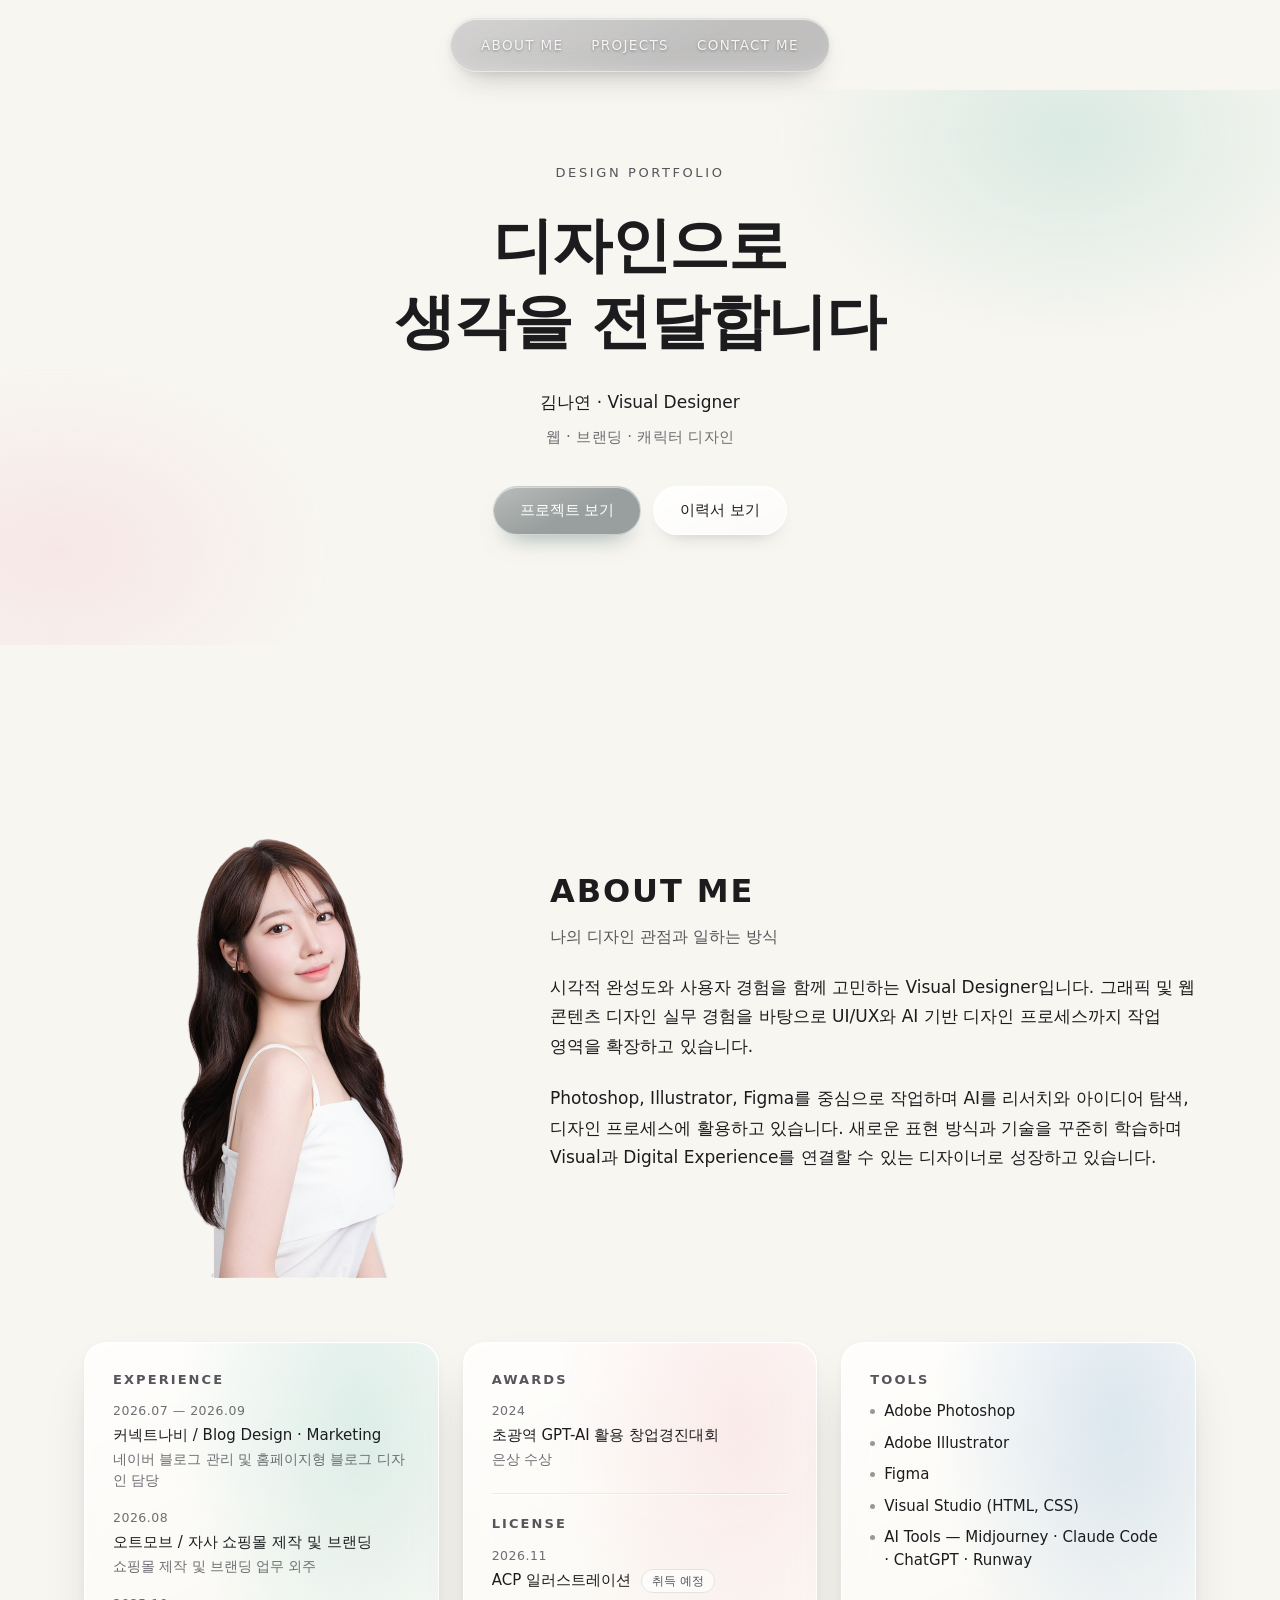
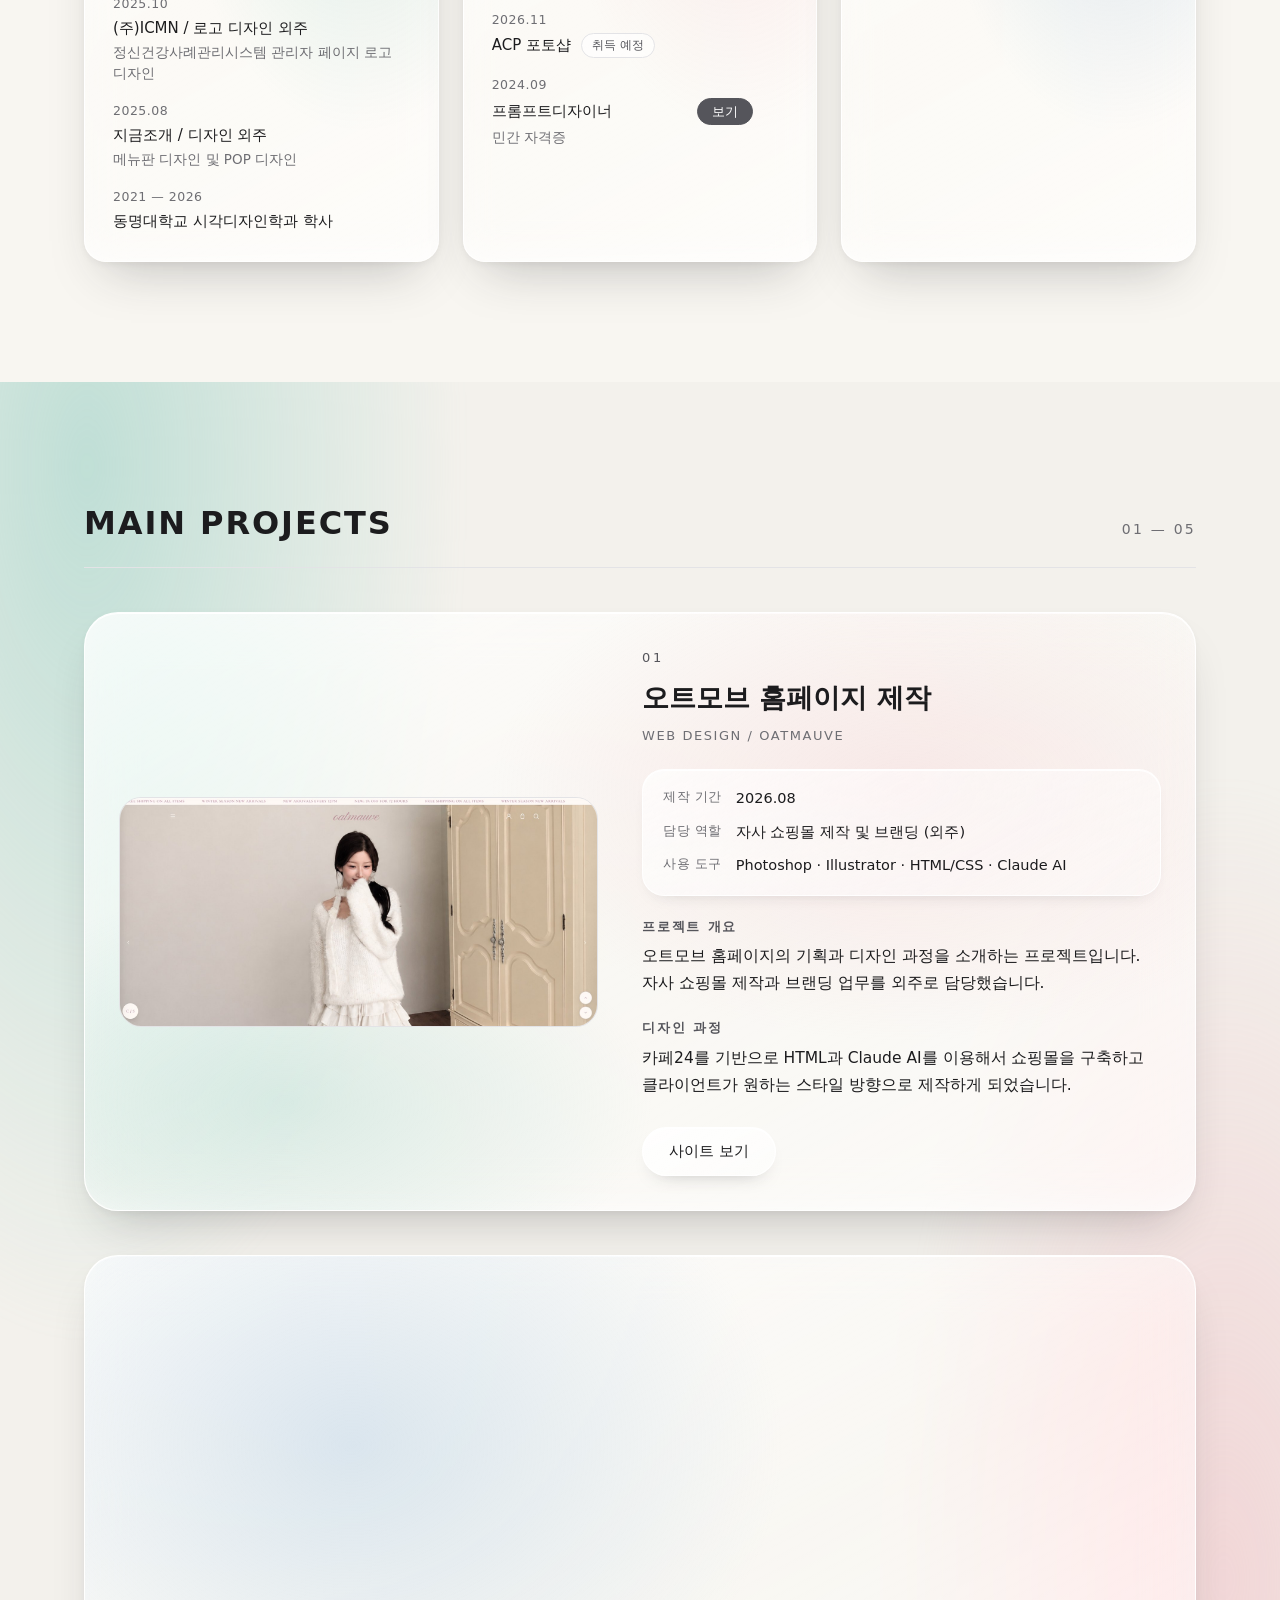
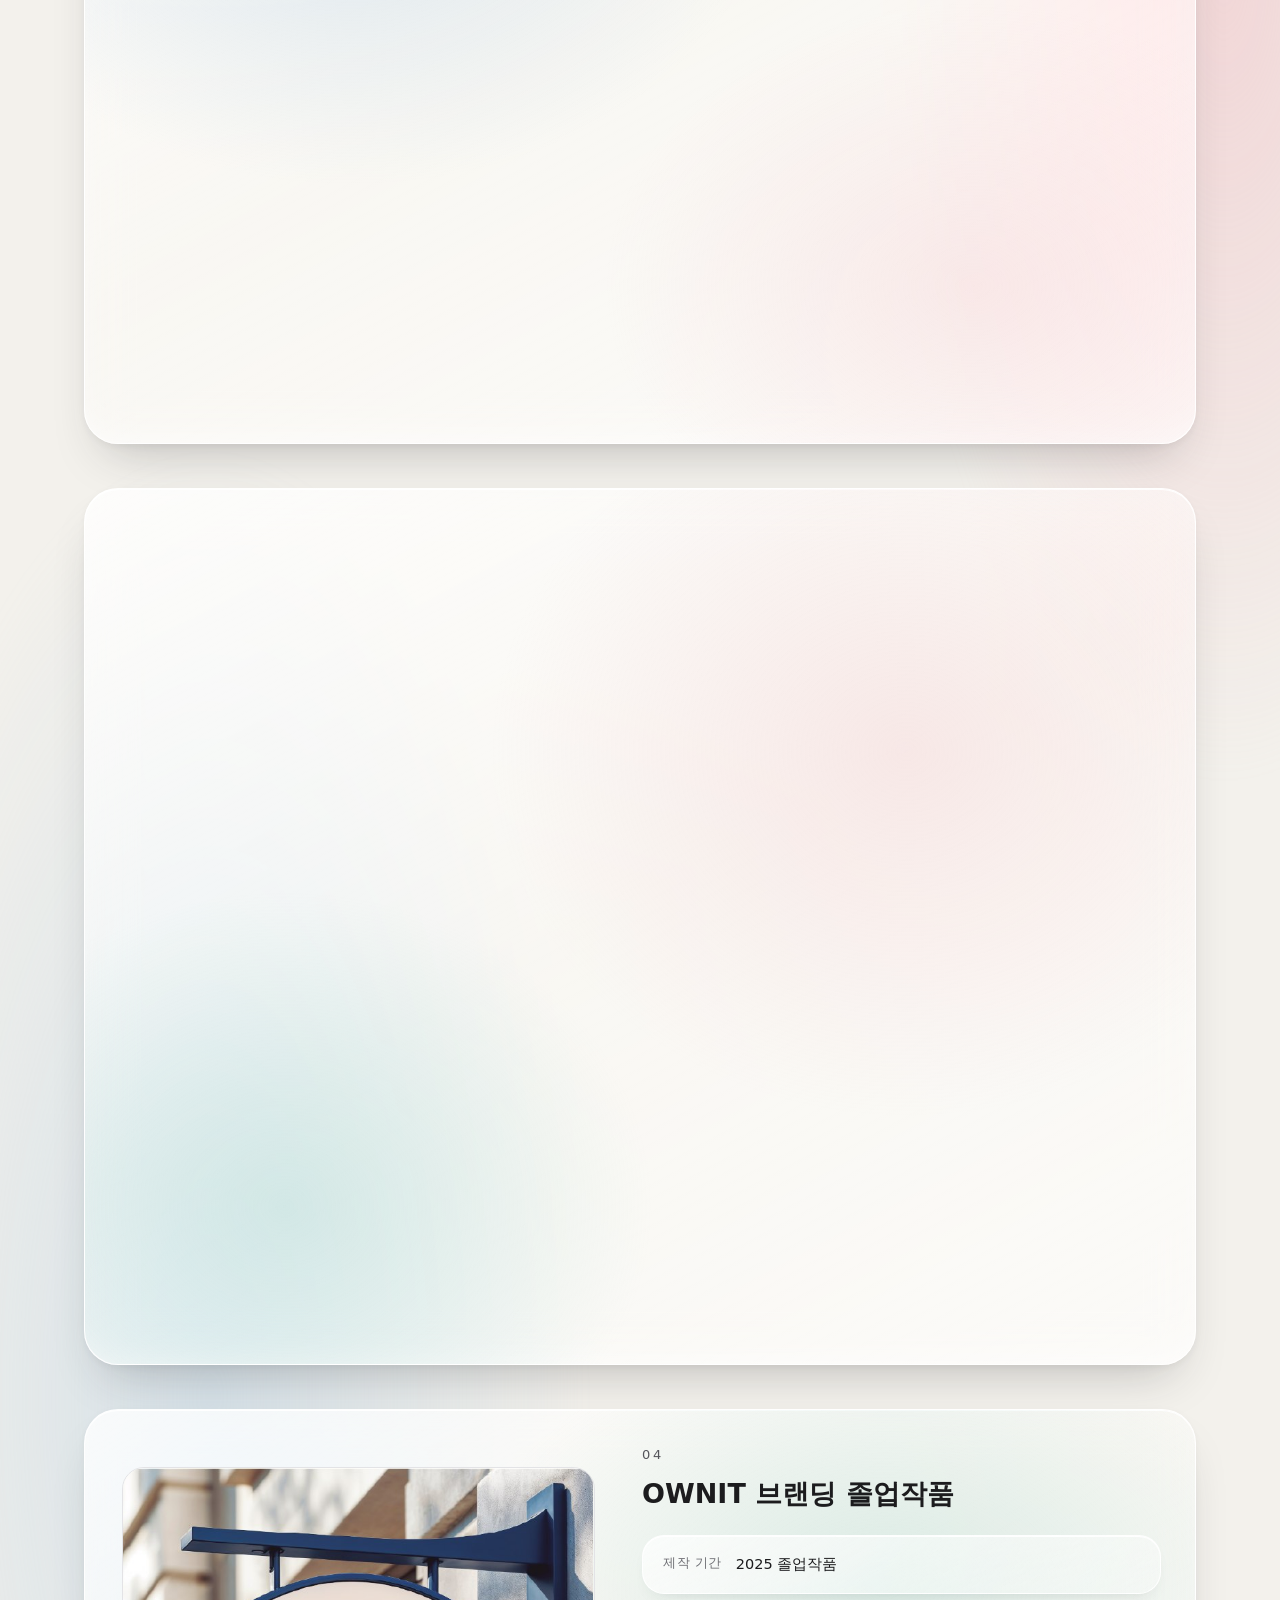
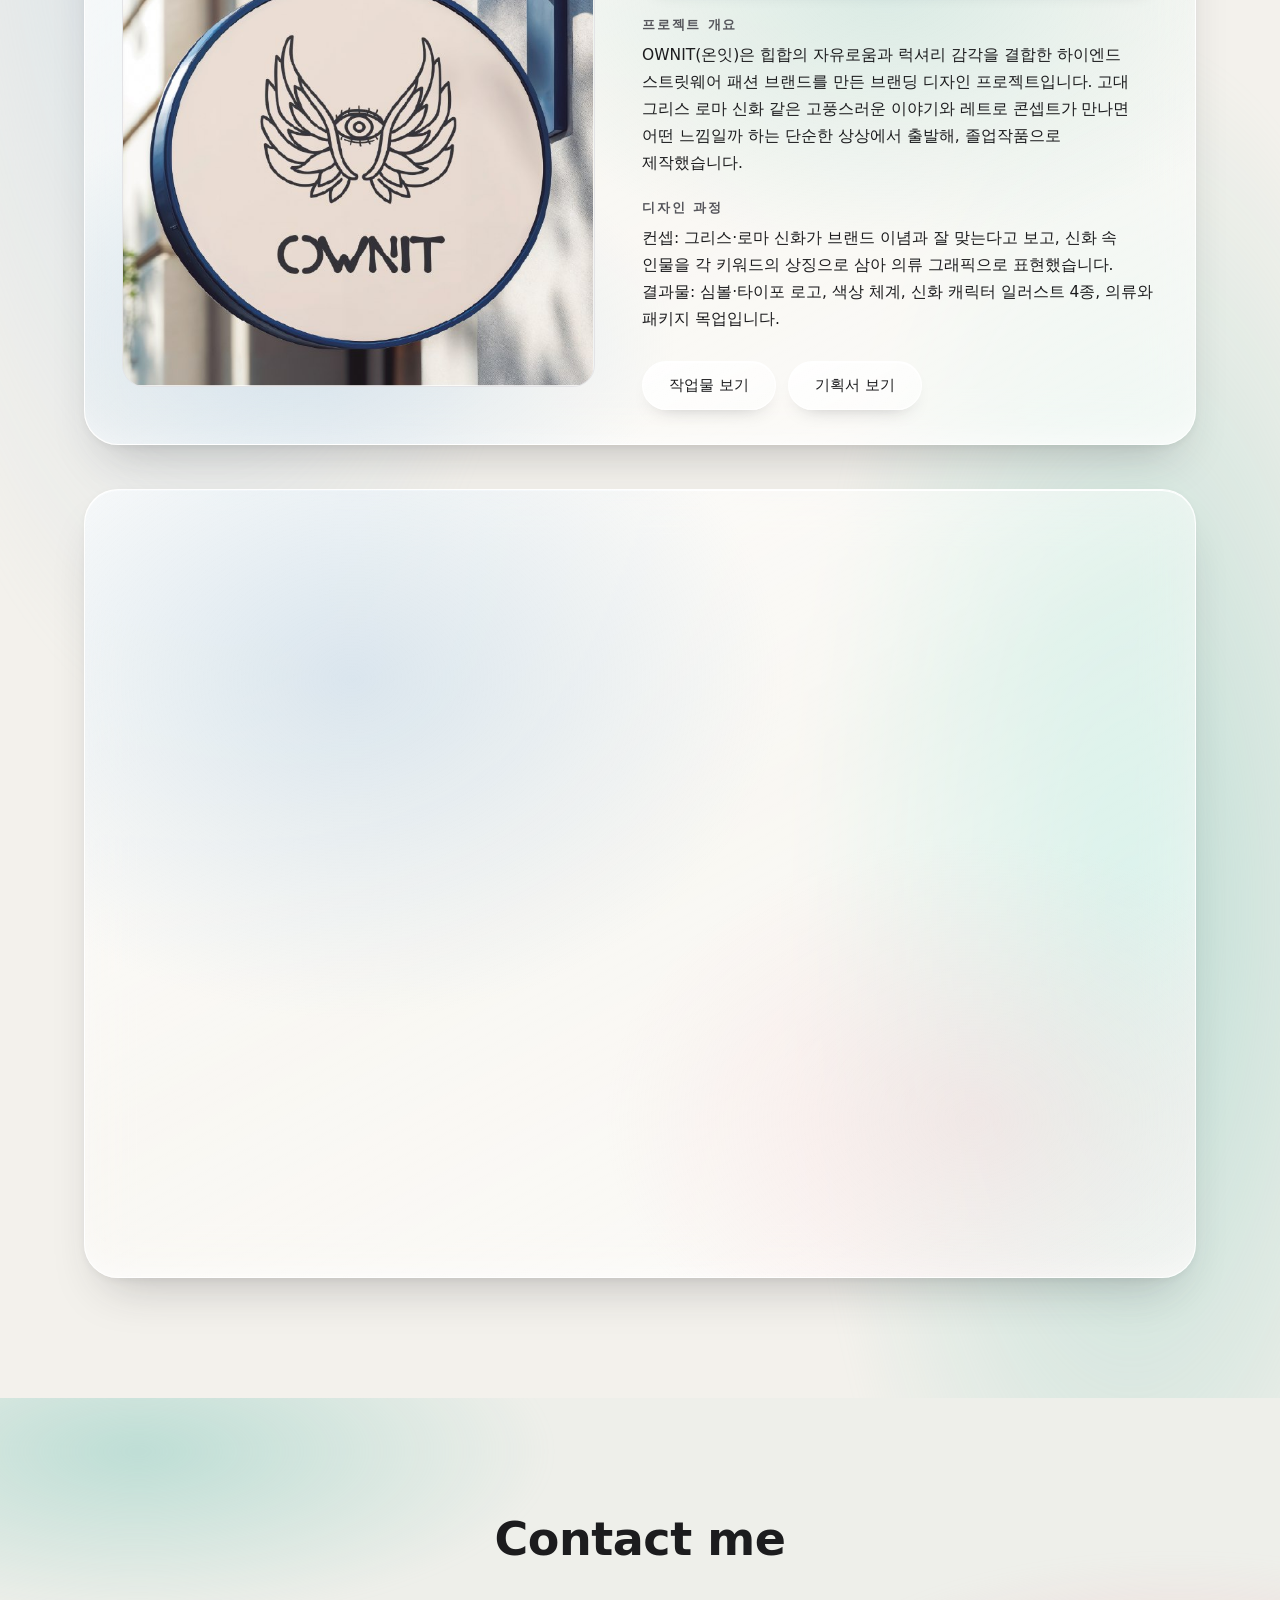
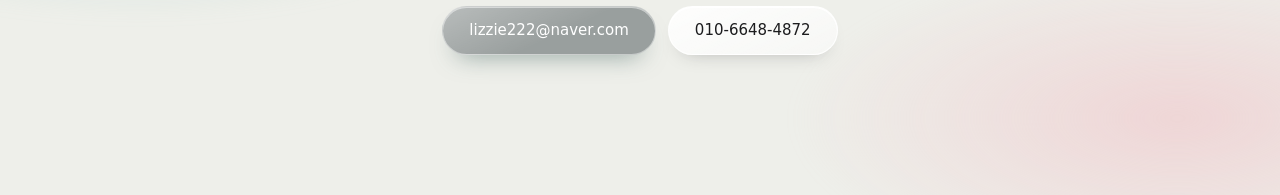
==== commit edb0f88d: "메모라이프 부제 추가 Co-Authored-By: Claude Opus 5.5 <noreply@anthropic.com>" ====
--- a/index.html
+++ b/index.html
@@ -192,7 +192,7 @@
         <div class="project__body">
           <p class="project__num">02</p>
           <h3 class="project__title">메모라이프</h3>
-          <p class="project__sub tbd">상세 내용 추후 입력</p>
+          <p class="project__sub">메모+일정+가계+AI 서비스</p>
           <dl class="meta">
             <div><dt>제작 기간</dt><dd>2026.09 — 2026.10</dd></div>
             <div><dt>담당 역할</dt><dd>기획 및 디자인, 구현</dd></div>
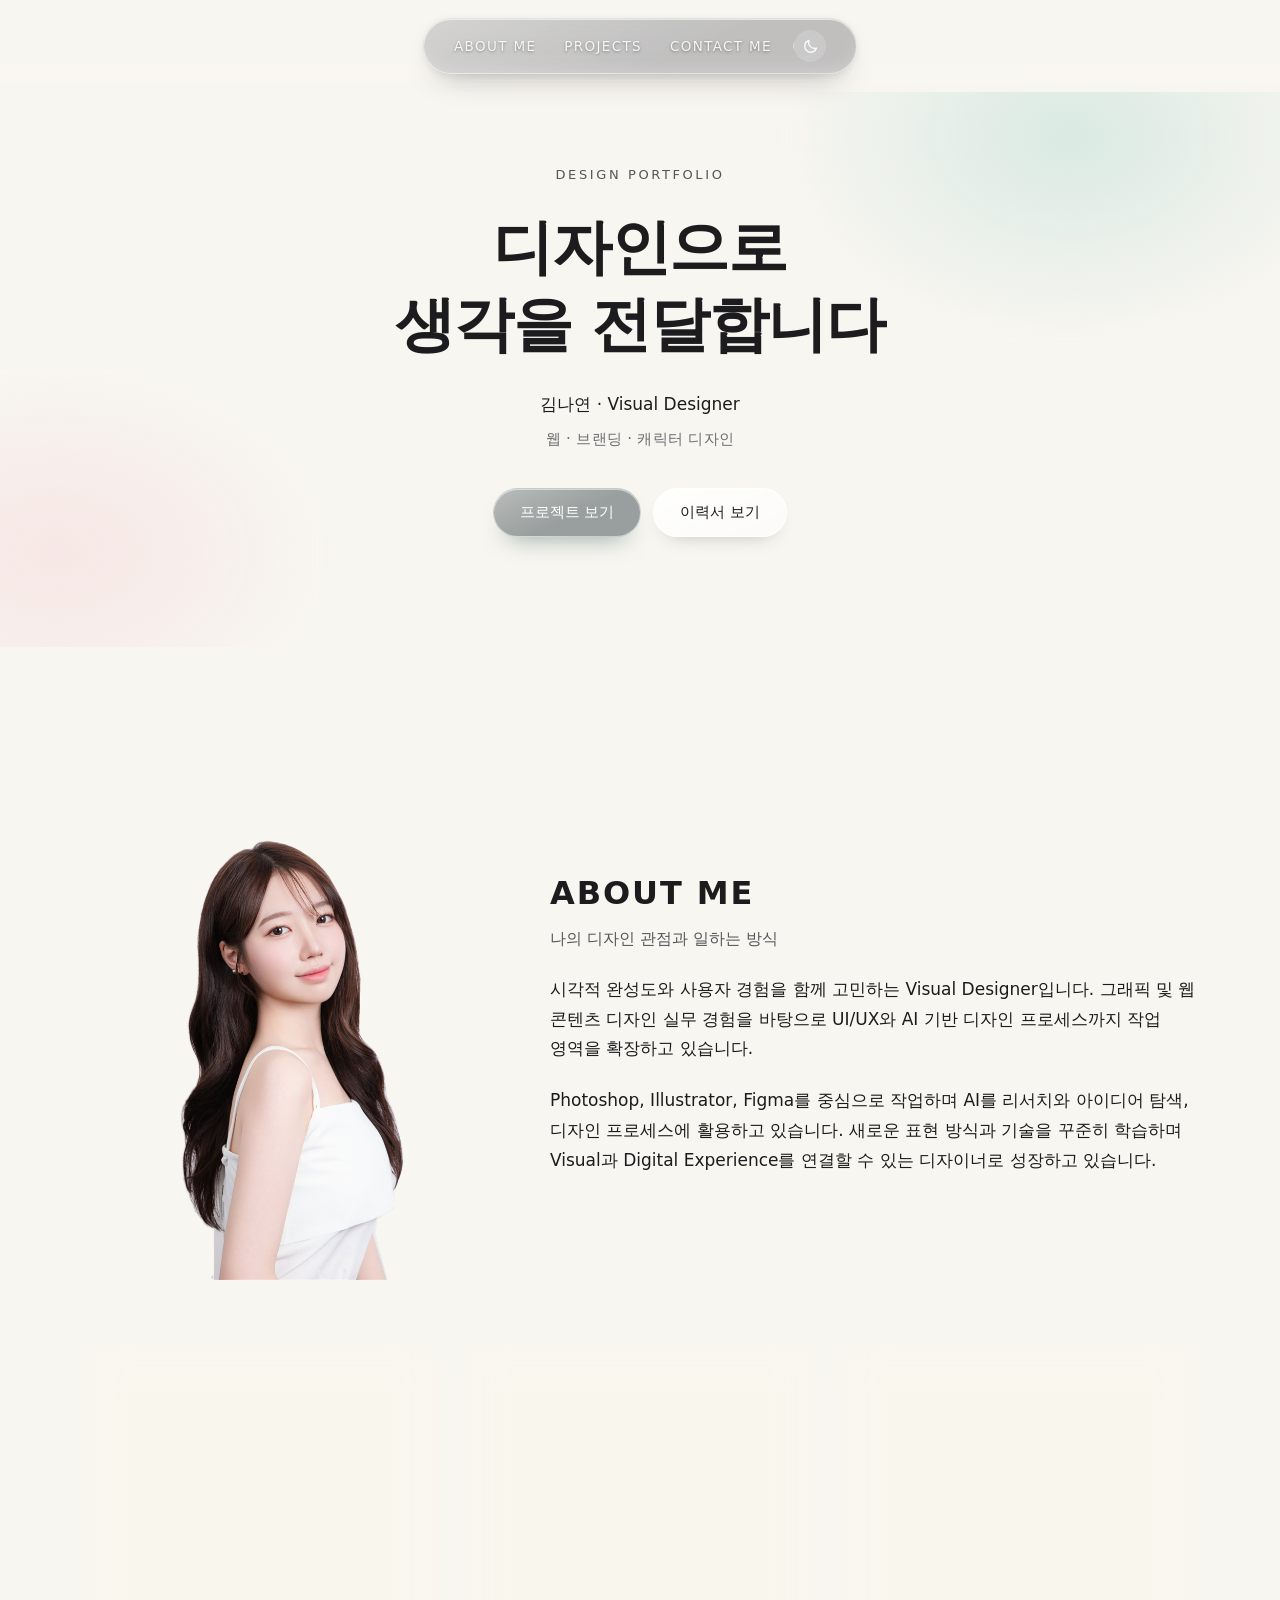
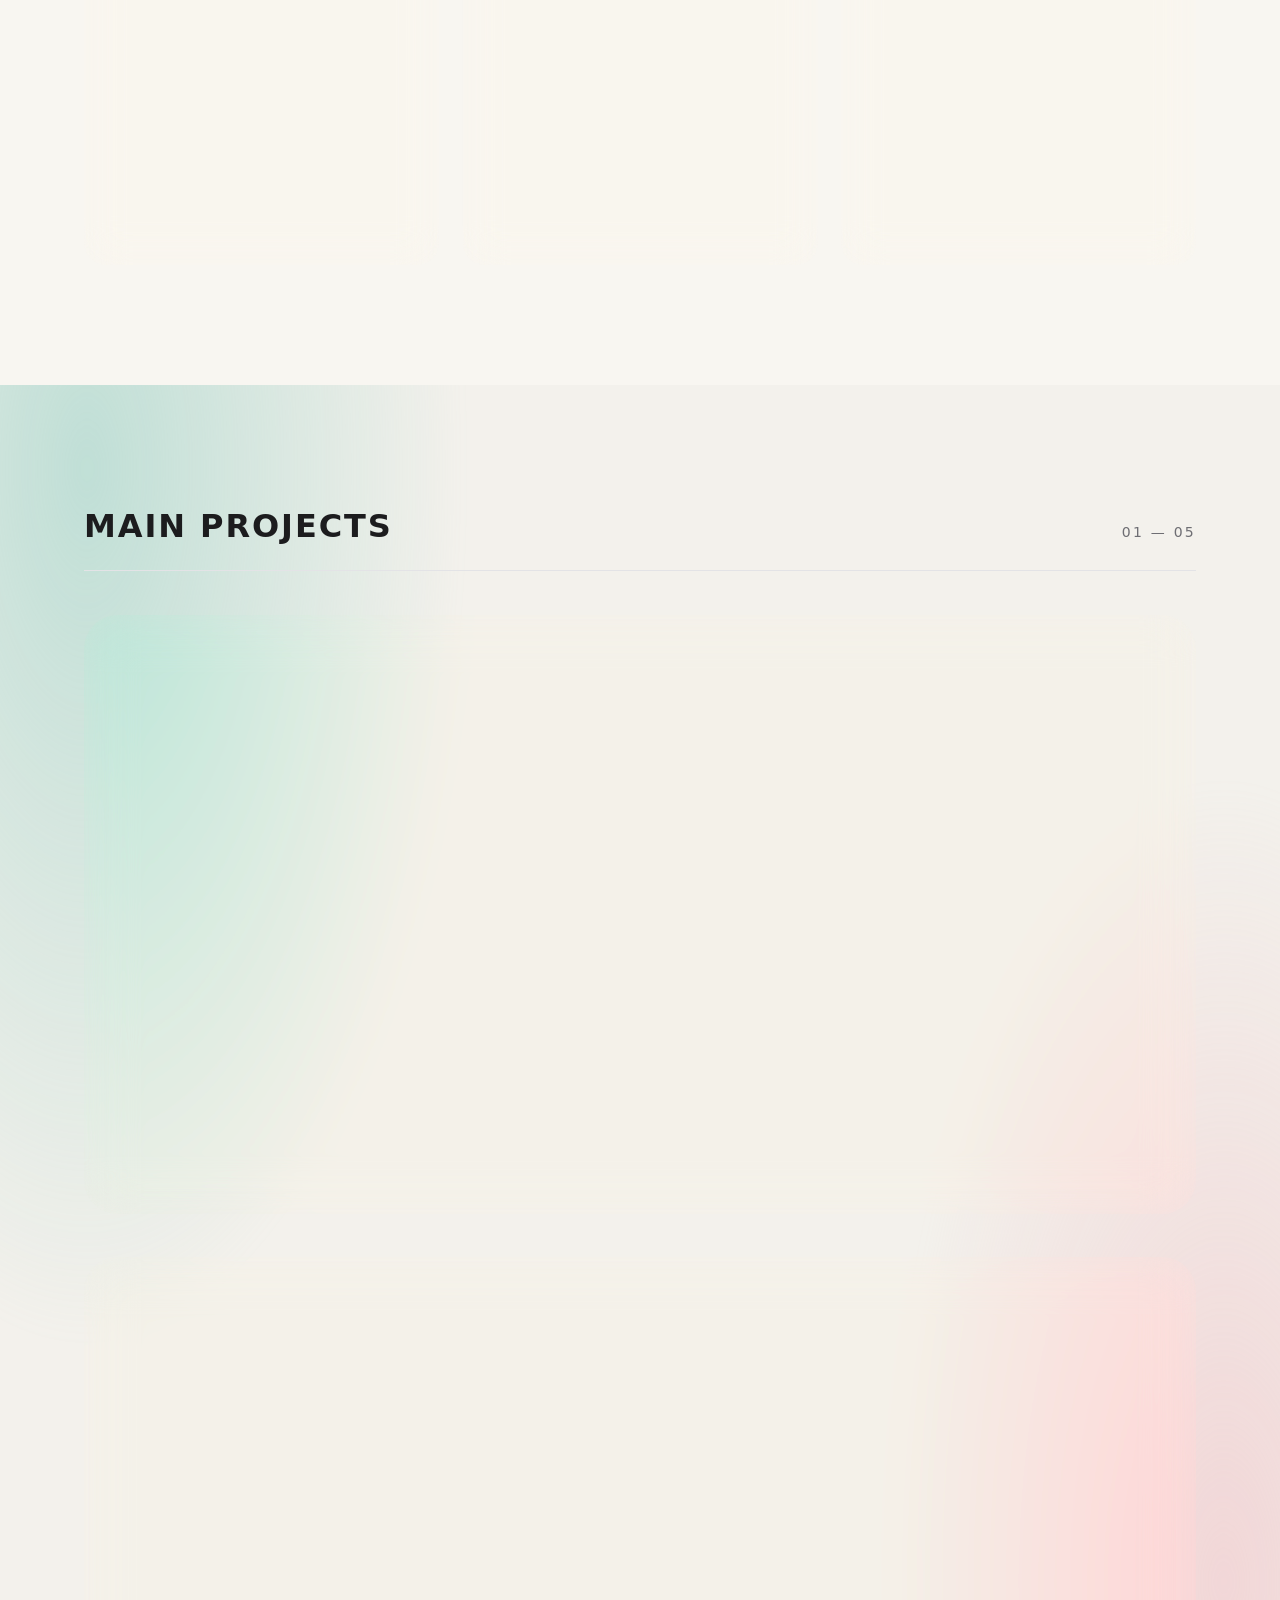
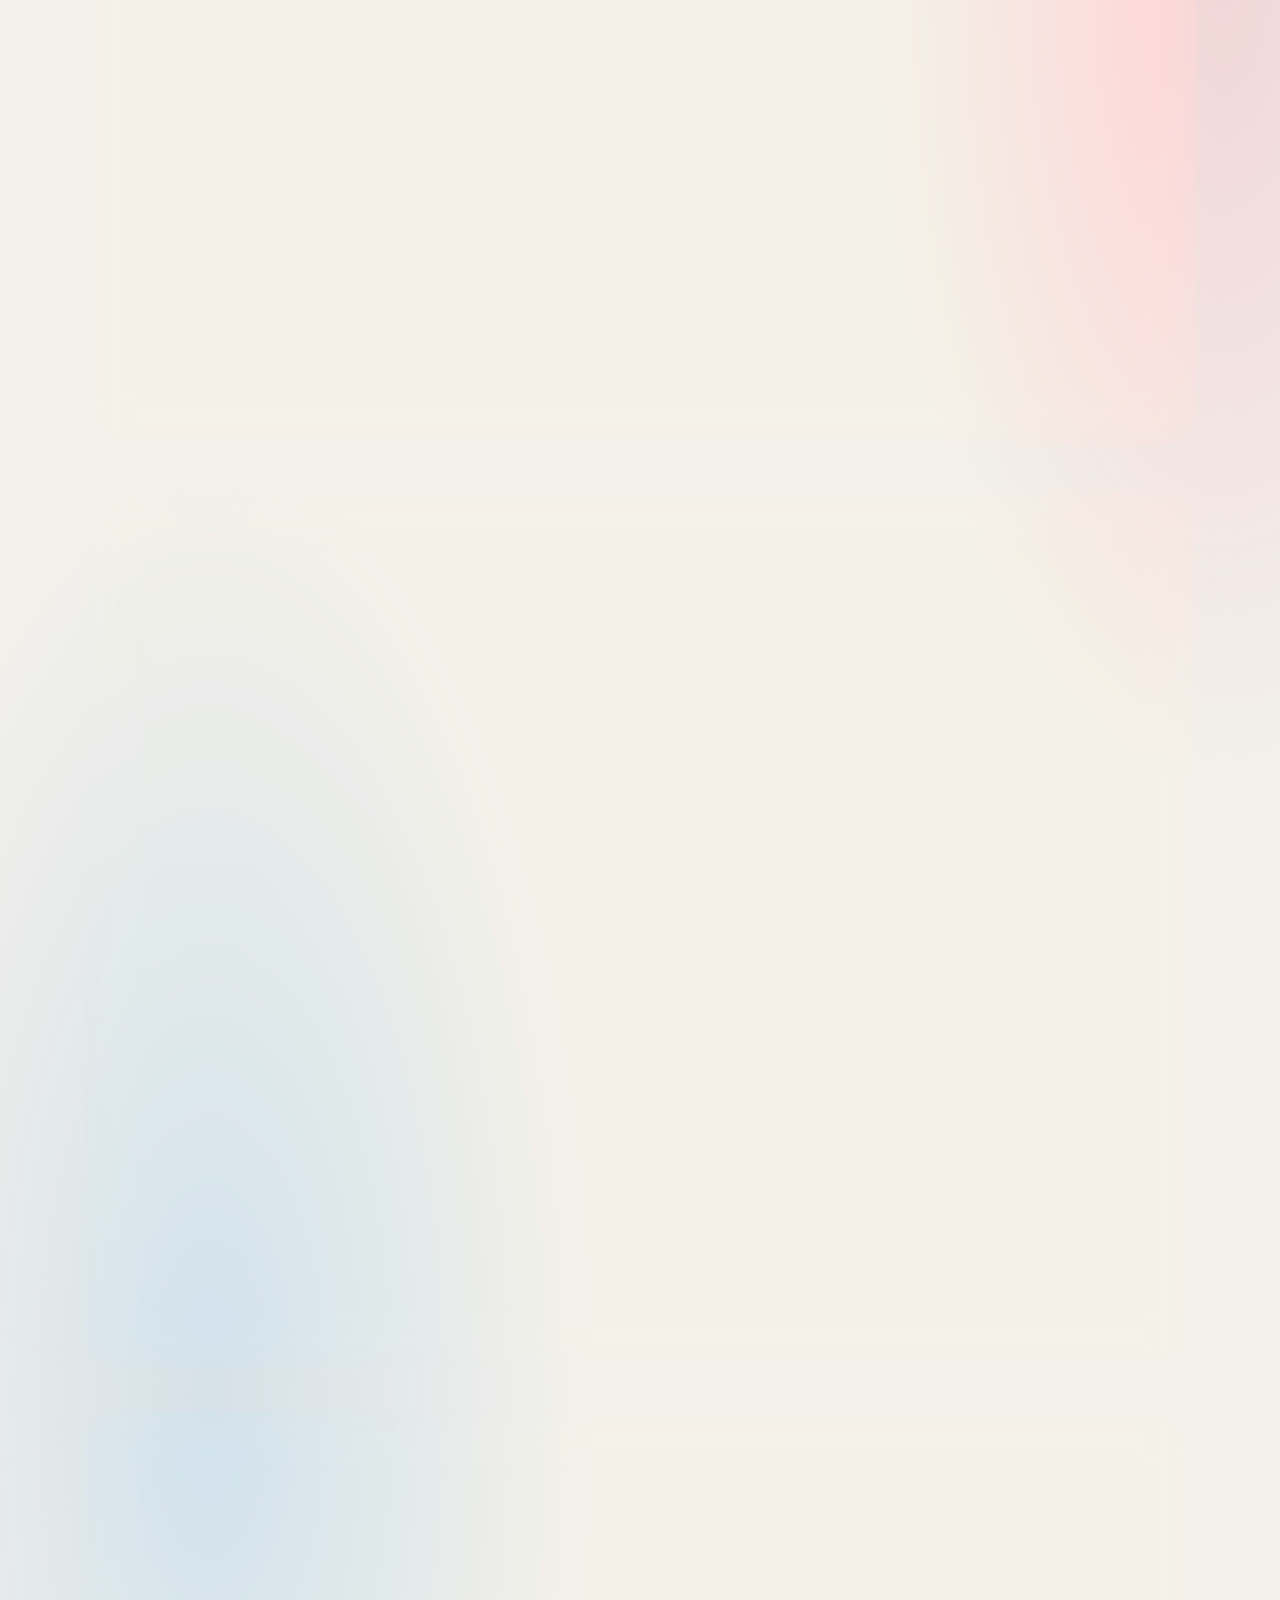
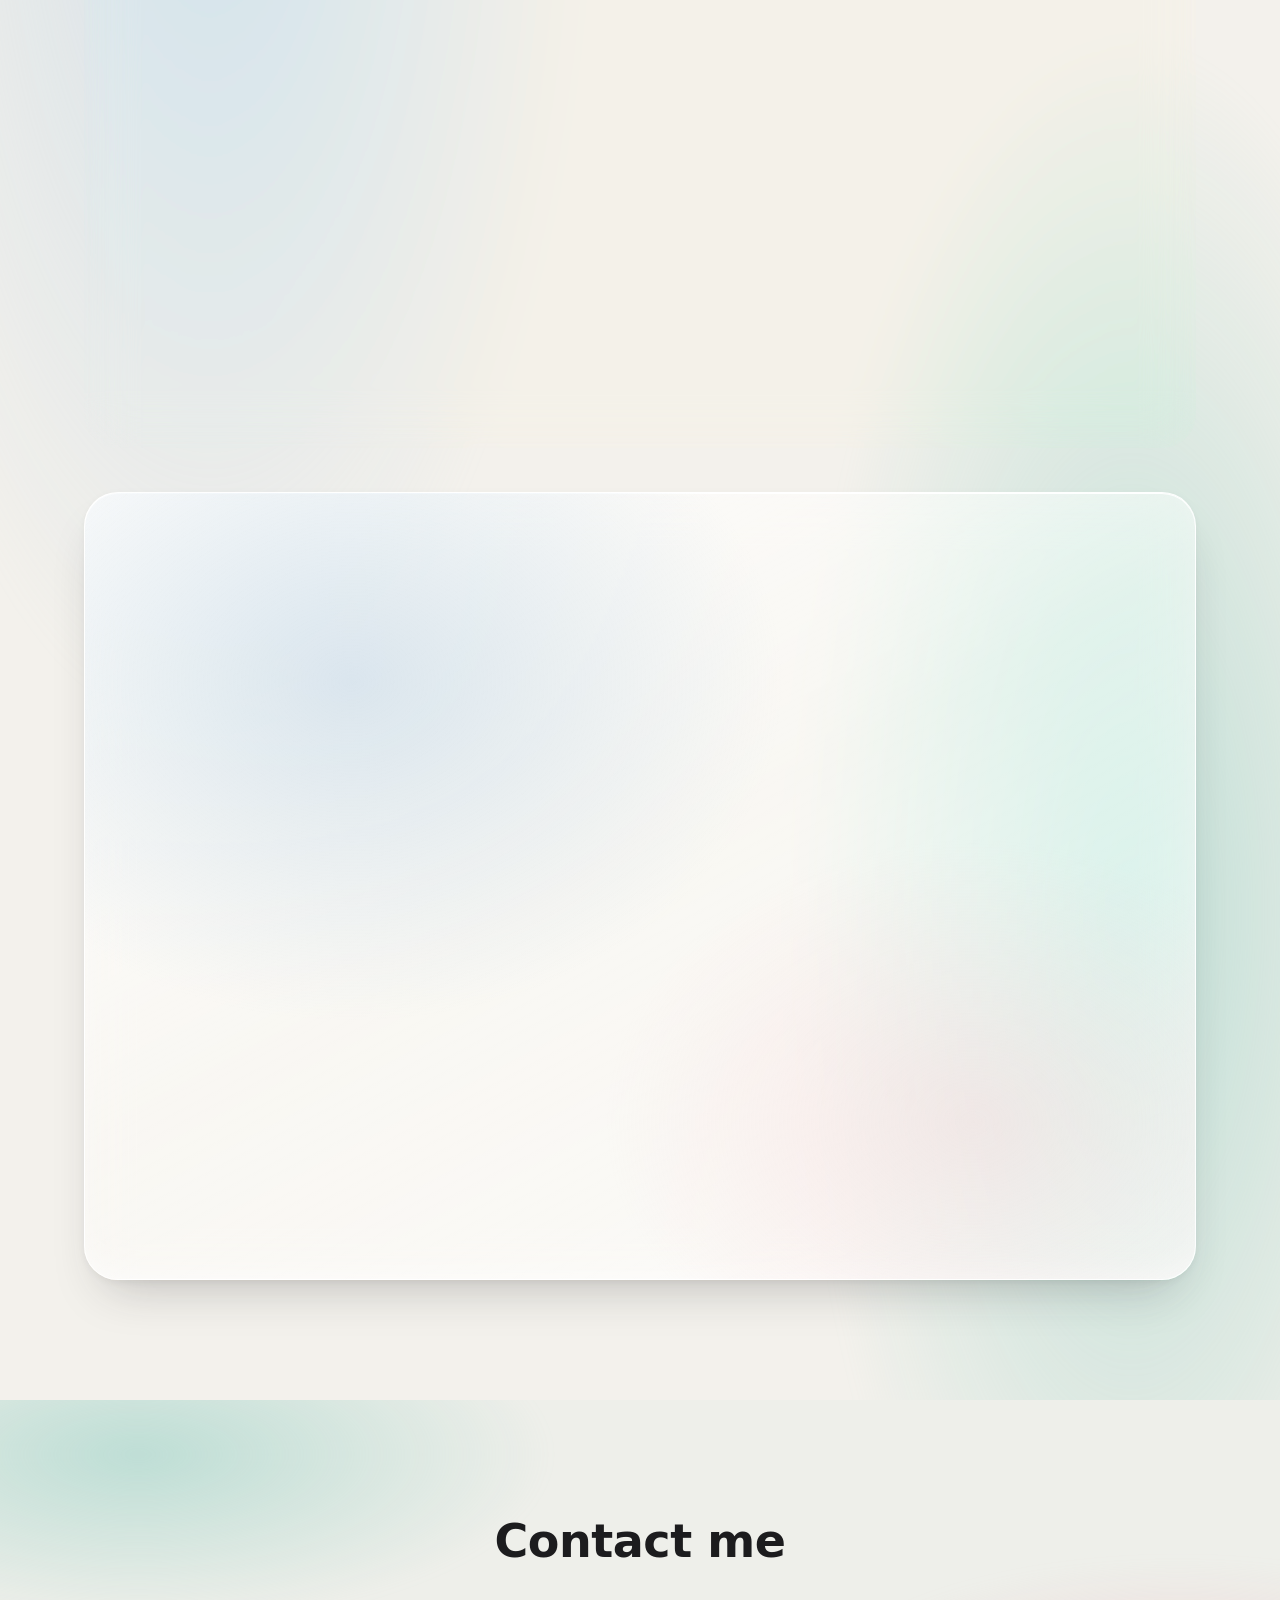
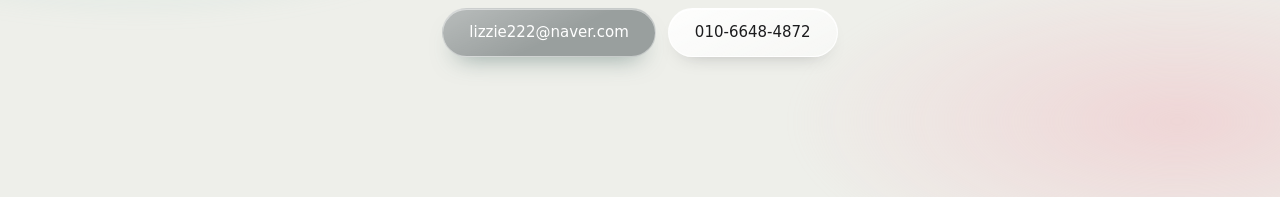
==== commit c9cb84fe: "다크 모드 추가 및 휴대폰 이력서 확대 기능 추가 - 헤더에 다크 모드 켜기/끄기 버튼 추가 (기기 설정 따라감, 선택은 저장) - 다크 모드 색상 변수 및 유리 질감 요소 다크 " ====
--- a/index.html
+++ b/index.html
@@ -16,6 +16,7 @@
 <meta property="og:image:alt" content="디자인으로 생각을 전달합니다 — 김나연 Visual Designer">
 <meta name="twitter:card" content="summary_large_image">
 <link rel="stylesheet" href="styles.css">
+<script src="theme.js"></script>
 </head>
 <body>
 
@@ -48,6 +49,11 @@
       </li>
       <li><a href="#contact">CONTACT ME</a></li>
     </ul>
+    <!-- 다크 모드 켜기/끄기 (동작은 theme.js) -->
+    <button class="theme-toggle" type="button" data-theme-toggle aria-pressed="false" aria-label="다크 모드로 전환">
+      <svg class="theme-toggle__moon" viewBox="0 0 24 24" aria-hidden="true"><path d="M20.5 14.2A8.5 8.5 0 0 1 9.8 3.5a8.5 8.5 0 1 0 10.7 10.7z"/></svg>
+      <svg class="theme-toggle__sun" viewBox="0 0 24 24" aria-hidden="true"><circle cx="12" cy="12" r="4.2"/><path d="M12 2v2.4M12 19.6V22M2 12h2.4M19.6 12H22M4.9 4.9l1.7 1.7M17.4 17.4l1.7 1.7M4.9 19.1l1.7-1.7M17.4 6.6l1.7-1.7"/></svg>
+    </button>
   </nav>
 </header>
 
@@ -324,6 +330,10 @@
   <div class="resume__backdrop" data-resume-close></div>
   <div class="resume__panel">
     <div class="resume__tools">
+      <!-- 휴대폰에서만 보이는 확대 버튼 (이력서를 탭해도 확대/축소됩니다) -->
+      <button class="resume__zoom" type="button" data-resume-zoom aria-pressed="false">
+        <span data-resume-zoom-label>크게 보기</span>
+      </button>
       <a class="resume__save" href="images/resume.png" download="김나연_이력서.png">
         <span aria-hidden="true">↓</span> 이미지 저장
       </a>
@@ -421,7 +431,42 @@
   /* 이력서 보기 창 */
   (function () {
     var box = document.getElementById('resume');
+    var scroller = box.querySelector('.resume__scroll');
+    var img = box.querySelector('.resume__img');
+    var zoomBtn = box.querySelector('[data-resume-zoom]');
+    var zoomLabel = box.querySelector('[data-resume-zoom-label]');
+    var isPhone = window.matchMedia('(max-width: 640px)');
     var opener = null;
+
+    /* 확대/축소 — (x, y)는 확대 후 화면 가운데에 올 위치 (이미지 기준 0~1 비율) */
+    function setZoom(on, x, y) {
+      box.classList.toggle('is-zoomed', on);
+      zoomBtn.setAttribute('aria-pressed', on ? 'true' : 'false');
+      zoomLabel.textContent = on ? '화면에 맞추기' : '크게 보기';
+      if (on) {
+        scroller.scrollLeft = img.offsetWidth * (x == null ? 0 : x) - scroller.clientWidth / 2;
+        scroller.scrollTop = img.offsetHeight * (y == null ? 0 : y) - scroller.clientHeight / 2;
+      } else {
+        scroller.scrollLeft = 0;
+      }
+    }
+
+    zoomBtn.addEventListener('click', function () {
+      var on = !box.classList.contains('is-zoomed');
+      /* 버튼으로 확대하면 지금 보던 위쪽 왼편부터 */
+      setZoom(on, 0, on ? (scroller.scrollTop / img.offsetHeight) : null);
+    });
+
+    /* 휴대폰에서 이력서를 탭하면 그 위치를 중심으로 확대, 다시 탭하면 원래대로 */
+    img.addEventListener('click', function (e) {
+      if (!isPhone.matches) return;
+      if (box.classList.contains('is-zoomed')) {
+        setZoom(false);
+        return;
+      }
+      var r = img.getBoundingClientRect();
+      setZoom(true, (e.clientX - r.left) / r.width, (e.clientY - r.top) / r.height);
+    });
 
     function open(e) {
       opener = e.currentTarget;
@@ -431,6 +476,8 @@
     }
 
     function close() {
+      setZoom(false);
+      scroller.scrollTop = 0;
       box.hidden = true;
       document.body.style.overflow = '';
       if (opener) opener.focus();
--- a/styles.css
+++ b/styles.css
@@ -248,6 +248,42 @@
   background: rgba(255, 255, 255, .14);
   transform: none;
 }
+
+/* 다크 모드 켜기/끄기 버튼 — 메뉴 오른쪽, 얇은 구분선 뒤 */
+.theme-toggle {
+  flex: none;
+  display: inline-flex;
+  align-items: center;
+  justify-content: center;
+  width: 32px;
+  height: 32px;
+  margin-left: 22px;
+  padding: 0;
+  border: 0;
+  border-radius: var(--r-full);
+  background: rgba(255, 255, 255, .16);
+  box-shadow: -11px 0 0 -10px rgba(255, 255, 255, .55);  /* 구분선 */
+  color: rgba(255, 255, 255, .92);
+  cursor: pointer;
+  transition: background var(--hover-speed), transform var(--hover-speed);
+}
+.theme-toggle:hover {
+  background: rgba(255, 255, 255, .28);
+  transform: rotate(-14deg) scale(1.1);
+}
+.theme-toggle svg {
+  width: 17px;
+  height: 17px;
+  fill: none;
+  stroke: currentColor;
+  stroke-width: 1.8;
+  stroke-linecap: round;
+  stroke-linejoin: round;
+}
+/* 라이트일 때는 달(다크로 전환), 다크일 때는 해(라이트로 전환) */
+.theme-toggle__sun { display: none; }
+[data-theme="dark"] .theme-toggle__sun  { display: block; }
+[data-theme="dark"] .theme-toggle__moon { display: none; }
 
 /* ---------- 첫 화면 ---------- */
 
@@ -998,6 +1034,28 @@
   transform: translateY(-2px) scale(1.04);
 }
 
+/* 이력서 확대 버튼 — 컴퓨터에서는 숨기고 휴대폰에서만 보인다 (반응형 참고) */
+.resume__zoom {
+  display: none;
+  align-items: center;
+  height: 36px;
+  margin-right: auto;   /* 왼쪽 끝에 두고 저장·닫기는 오른쪽 */
+  padding: 0 14px;
+  font-family: inherit;
+  font-size: 13px;
+  color: var(--ink);
+  background: linear-gradient(155deg, rgba(255, 255, 255, .95), rgba(255, 255, 255, .6));
+  border: 1px solid var(--glass-line);
+  border-radius: var(--r-full);
+  box-shadow: 0 10px 20px -12px rgba(38, 38, 44, .4);
+  cursor: pointer;
+}
+.resume__zoom[aria-pressed="true"] {
+  color: #fff;
+  background: var(--accent);
+  border-color: var(--accent);
+}
+
 .resume__close {
   width: 40px;
   height: 40px;
@@ -1064,6 +1122,117 @@
 }
 
 /* ============================================================
+   다크 모드
+   헤더의 버튼(theme.js)이 <html data-theme="dark"> 를 붙이면 적용됩니다.
+   색은 아래 변수에서 한 번에 조정하세요.
+   ============================================================ */
+
+:root[data-theme="dark"] {
+  color-scheme: dark;
+
+  --bg:         #16171A;
+  --bg-soft:    #1B1C20;
+
+  --mint:       rgba(96, 160, 148, .30);
+  --mint-soft:  rgba(96, 160, 148, .20);
+  --pink:       rgba(188, 120, 132, .26);
+  --pink-soft:  rgba(188, 120, 132, .17);
+  --sky:        rgba(110, 146, 180, .24);
+  --sage:       #6F8A85;
+  --sage-deep:  #86A9A2;
+  --ink:        #ECECEF;
+  --ink-soft:   #A1A1A8;
+  --line:       #34353B;
+  --accent:     #B9B9C0;
+  --accent-deep:#F2F2F5;
+  --accent-pale:#1D1F22;
+
+  --header-bg:  rgba(70, 71, 78, .62);
+  --glass-line: rgba(255, 255, 255, .12);
+  --glass-face: linear-gradient(
+                  152deg,
+                  rgba(52, 54, 60, .78) 0%,
+                  rgba(36, 37, 42, .52) 48%,
+                  rgba(46, 48, 54, .70) 100%);
+  --glass-shadow:
+    0 26px 50px -22px rgba(0, 0, 0, .6),
+    0 3px 10px rgba(0, 0, 0, .2),
+    inset 0 1px 0 rgba(255, 255, 255, .10),
+    inset 0 -18px 34px -22px rgba(255, 255, 255, .05);
+}
+
+/* 테마를 바꿀 때 배경과 글자색이 부드럽게 바뀌도록 */
+body { transition: background-color .3s, color .3s; }
+
+[data-theme="dark"] .header__bar {
+  border-color: rgba(255, 255, 255, .14);
+  background:
+    linear-gradient(155deg, rgba(255, 255, 255, .12), rgba(255, 255, 255, .02) 60%),
+    var(--header-bg);
+}
+
+[data-theme="dark"] .submenu { background: #2A2B30; }
+
+[data-theme="dark"] .btn--solid { color: #fff; }
+
+[data-theme="dark"] .btn--line,
+[data-theme="dark"] .btn--pending,
+[data-theme="dark"] .resume__close,
+[data-theme="dark"] .resume__zoom,
+[data-theme="dark"] .totop {
+  background: linear-gradient(155deg, rgba(70, 72, 80, .9), rgba(44, 46, 52, .7));
+  border-color: rgba(255, 255, 255, .14);
+  box-shadow:
+    0 10px 20px -14px rgba(0, 0, 0, .6),
+    inset 0 1px 0 rgba(255, 255, 255, .10);
+}
+
+[data-theme="dark"] .ph {
+  background:
+    linear-gradient(155deg, rgba(255, 255, 255, .08), rgba(255, 255, 255, .02) 62%),
+    radial-gradient(78% 80% at 26% 20%, var(--mint-soft), transparent 76%),
+    rgba(60, 62, 68, .6);
+  border-color: rgba(255, 255, 255, .1);
+  box-shadow: none;
+  color: var(--ink-soft);
+}
+
+[data-theme="dark"] .card__sub {
+  border-top-color: rgba(255, 255, 255, .1);
+  box-shadow: none;
+}
+
+[data-theme="dark"] .info-list dd .info-list__tag { background: rgba(255, 255, 255, .06); }
+
+[data-theme="dark"] .btn--gray {
+  background: #4A4B52;
+  border-color: #4A4B52;
+}
+[data-theme="dark"] .btn--gray:hover {
+  background: #5C5D65;
+  border-color: #5C5D65;
+}
+
+[data-theme="dark"] .meta {
+  background: linear-gradient(150deg, rgba(255, 255, 255, .07), rgba(255, 255, 255, .02));
+  border-color: rgba(255, 255, 255, .1);
+  box-shadow:
+    0 8px 18px -12px rgba(0, 0, 0, .5),
+    inset 0 1px 0 rgba(255, 255, 255, .06);
+}
+
+/* 흰 배경 사진이 너무 튀지 않게 살짝 낮춘다 */
+[data-theme="dark"] .ph-img { filter: brightness(.94); }
+
+[data-theme="dark"] .resume__backdrop { background: rgba(0, 0, 0, .6); }
+
+[data-theme="dark"] .resume__zoom[aria-pressed="true"] {
+  color: var(--bg);
+  background: var(--accent);
+  border-color: var(--accent);
+}
+
+/* ============================================================
    반응형
    ============================================================ */
 
@@ -1106,6 +1275,14 @@
 
   .header__menu { gap: 6px 18px; }
   .header__menu a { font-size: 12.5px; }
+
+  /* 다크 모드 버튼이 들어가도 메뉴가 한 줄에 들어가도록 간격을 줄인다 */
+  .header__bar:has(.theme-toggle) { padding-inline: 16px 8px; }
+  .header__bar:has(.theme-toggle) .header__menu { gap: 6px 14px; flex-wrap: nowrap; }
+  .header__bar:has(.theme-toggle) .header__menu a { letter-spacing: .06em; }
+  .header__bar:has(.theme-toggle) .header__menu a { white-space: nowrap; }
+  .theme-toggle { width: 28px; height: 28px; margin-left: 12px; }
+  .theme-toggle svg { width: 15px; height: 15px; }
 
   html { scroll-padding-top: 96px; }
 
@@ -1134,4 +1311,23 @@
   .resume__tools { gap: 6px; padding-bottom: 10px; }
   .resume__save { height: 36px; padding: 0 14px; font-size: 13px; }
   .resume__close { width: 36px; height: 36px; }
-}
+
+  /* 이력서 확대 — 버튼을 누르거나 이미지를 탭하면 원본 크기(794px)로 */
+  .resume__zoom { display: inline-flex; }
+  .resume__img { cursor: zoom-in; }
+  .resume.is-zoomed .resume__panel { width: 100%; height: 100%; }
+  .resume.is-zoomed .resume__img {
+    width: auto;
+    max-width: none;
+    cursor: zoom-out;
+  }
+}
+
+/* 아주 좁은 휴대폰 (320~360px) — 메뉴 글자를 조금 더 줄여 한 줄 유지 */
+@media (max-width: 360px) {
+  .header { padding-inline: 10px; }
+  .header__bar:has(.theme-toggle) { padding-inline: 14px 6px; }
+  .header__bar:has(.theme-toggle) .header__menu { gap: 6px 10px; }
+  .header__bar:has(.theme-toggle) .header__menu a { font-size: 11px; letter-spacing: .03em; }
+  .theme-toggle { margin-left: 8px; }
+}
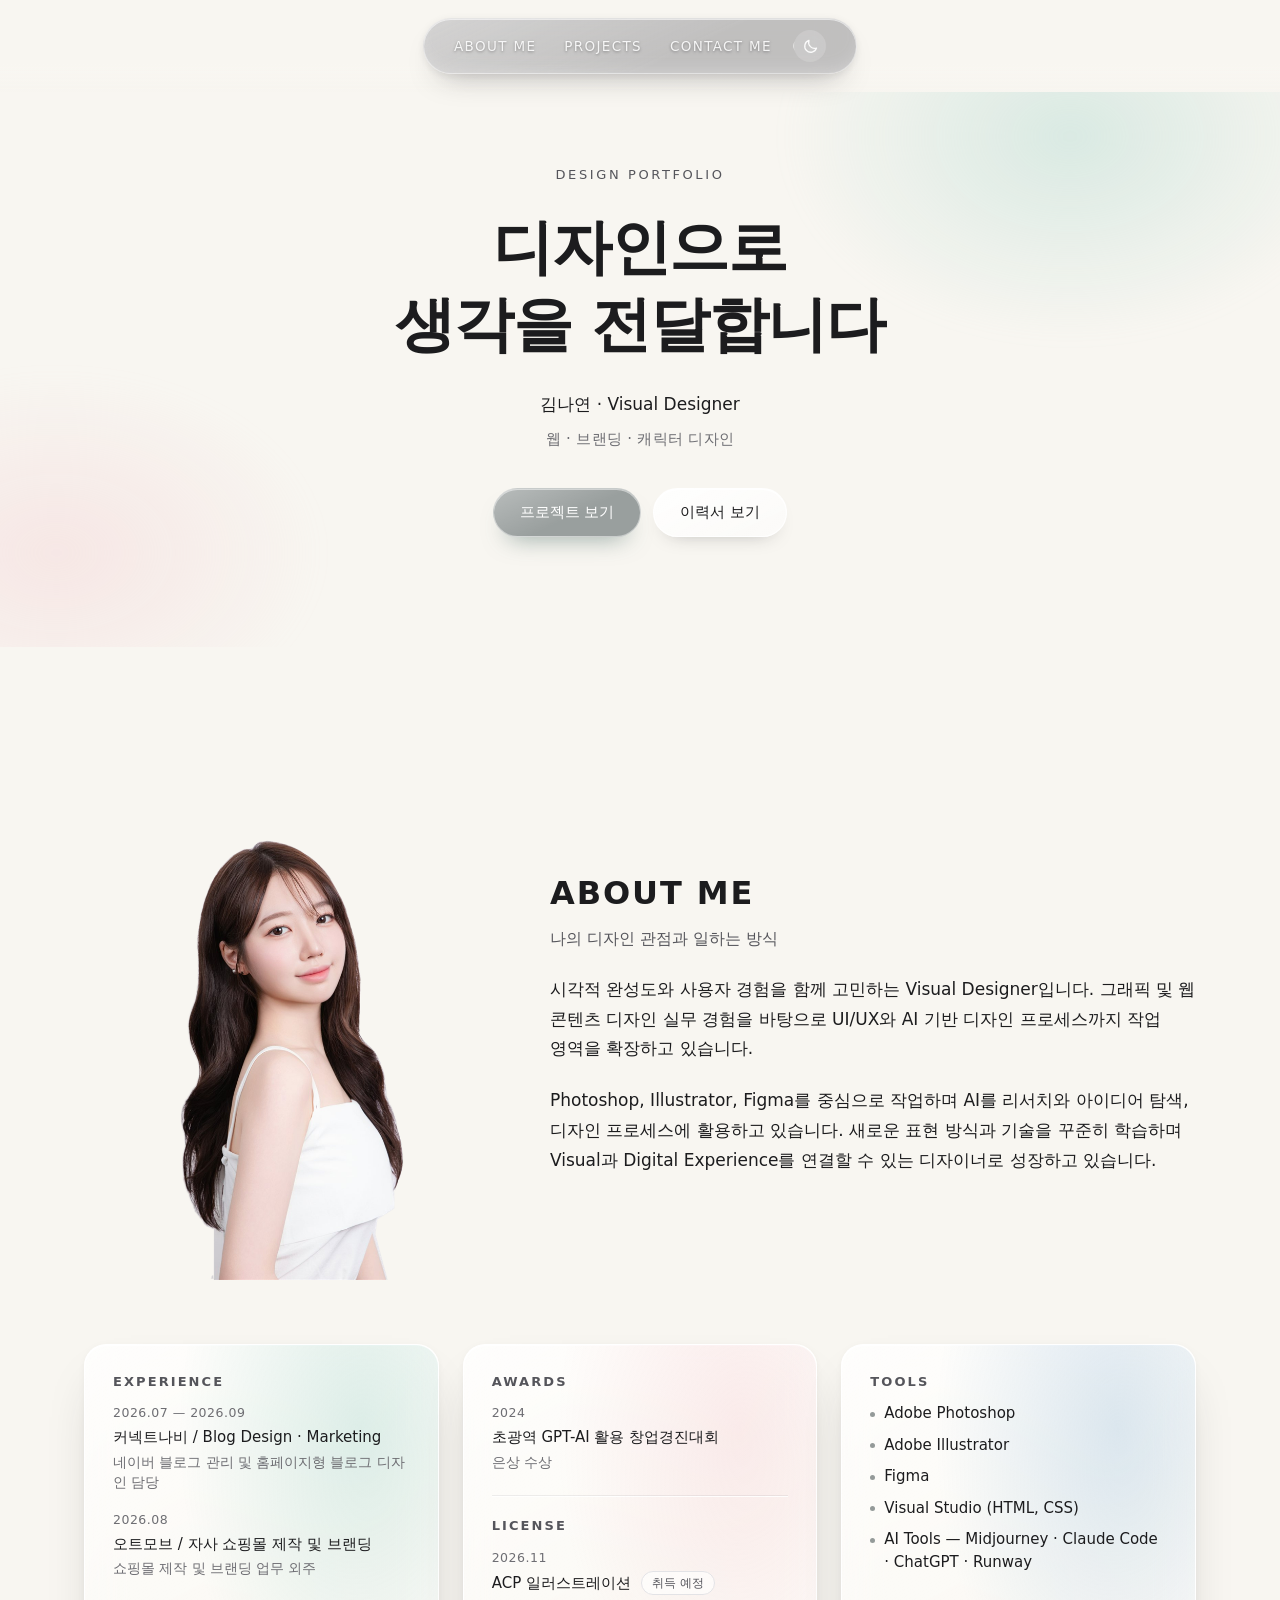
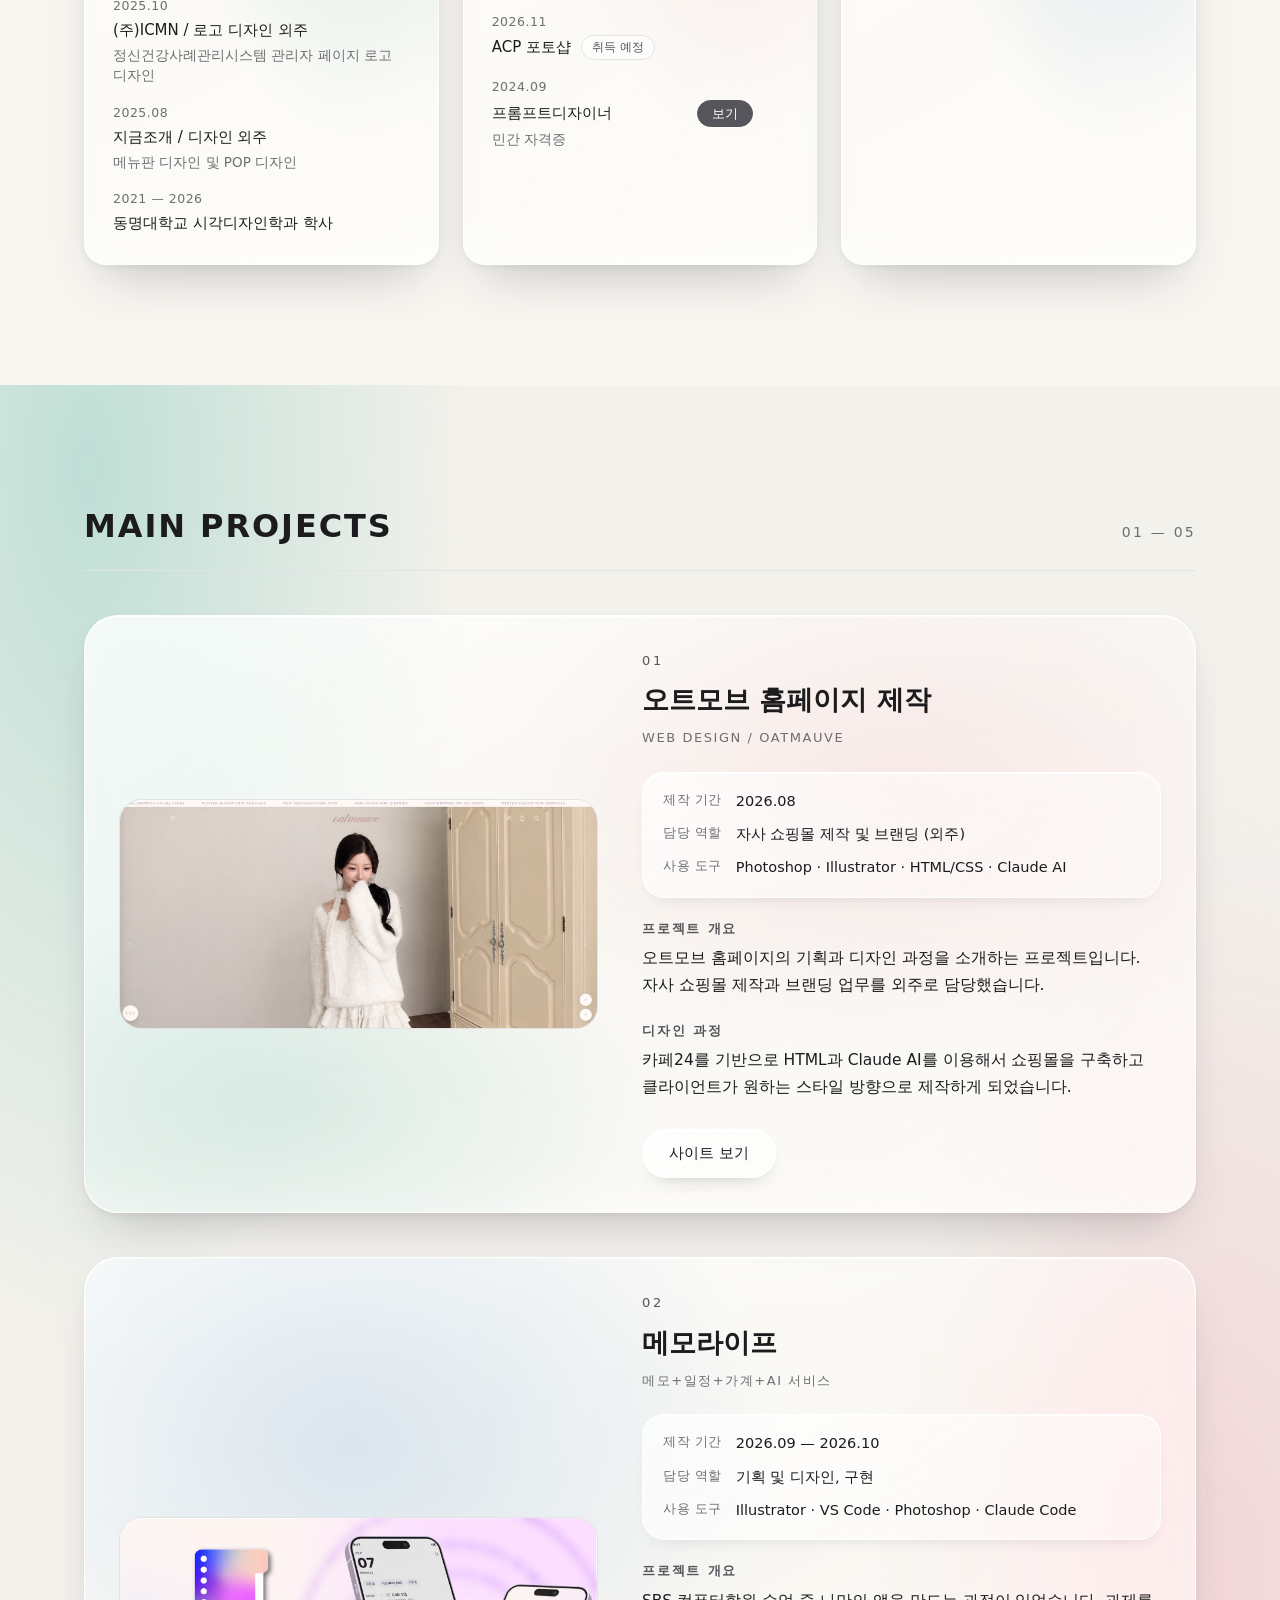
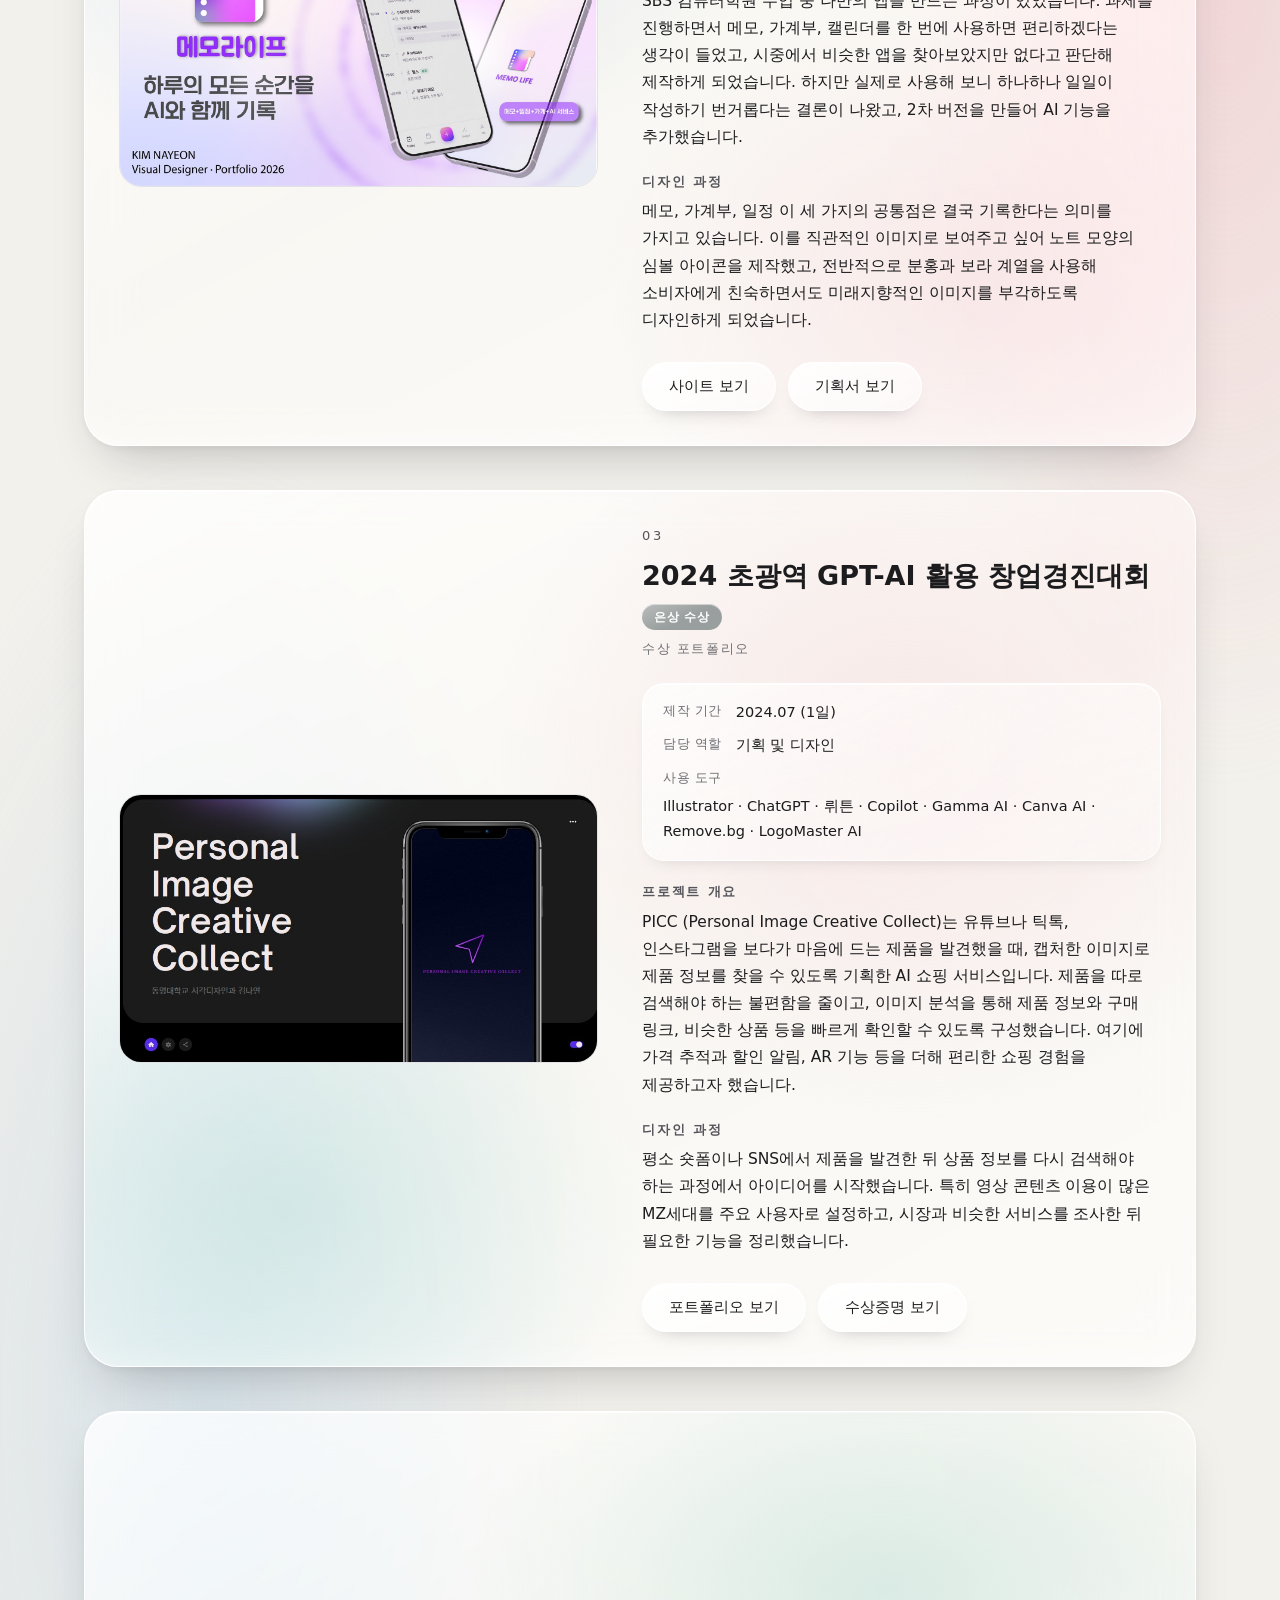
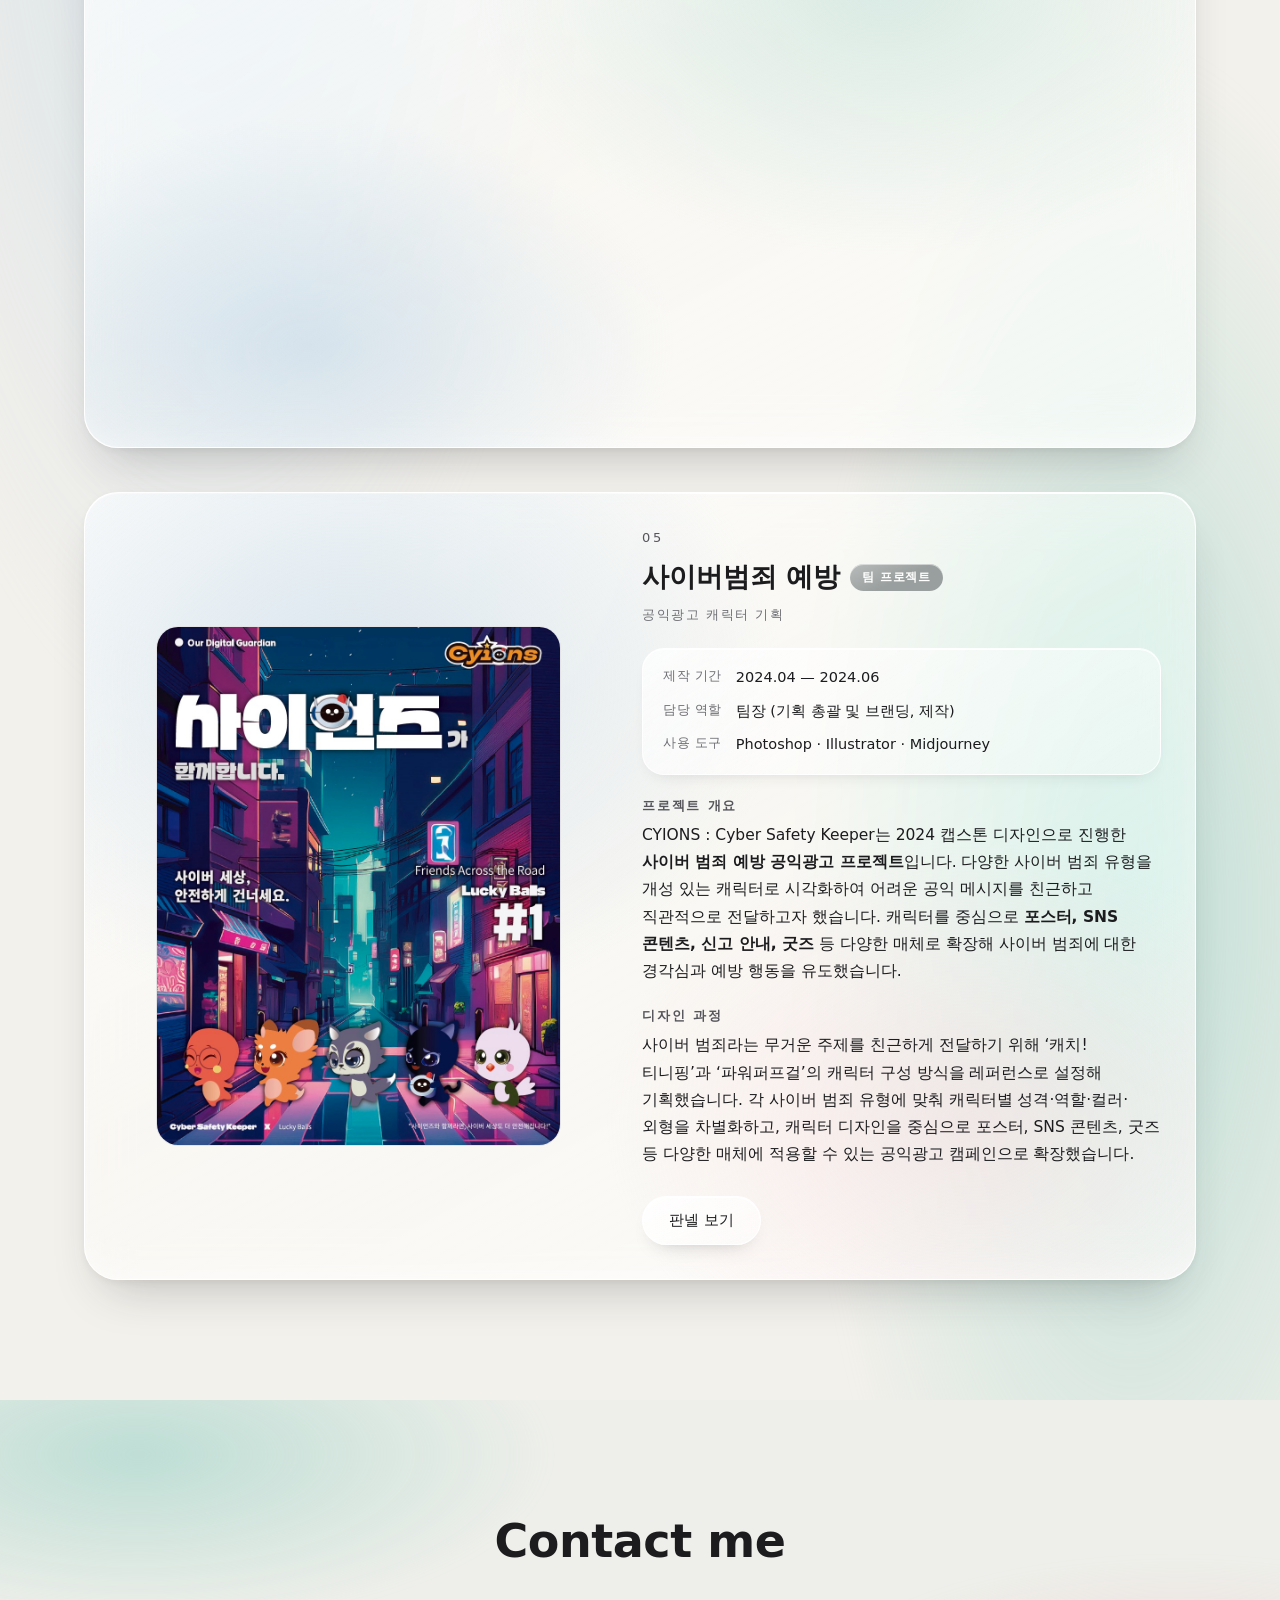
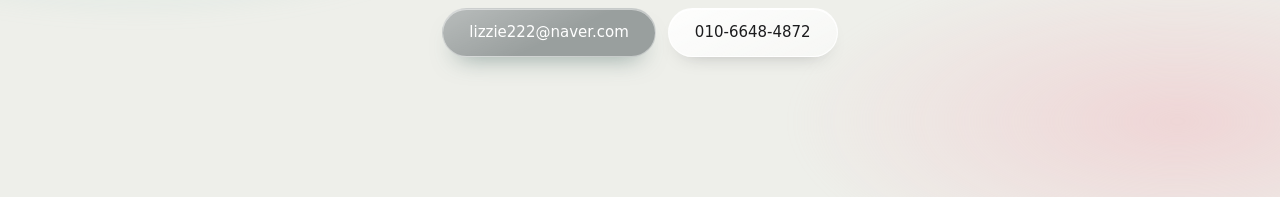
==== commit 15a2cd46: "이력서 이미지 교체 (resume.png → resume.jpg) - 새 이력서 이미지로 교체하고 보기·저장 링크를 resume.jpg로 변경 - 새 이미지가 1653px라 휴대폰" ====
--- a/index.html
+++ b/index.html
@@ -69,7 +69,7 @@
         <p class="hero__field">웹 · 브랜딩 · 캐릭터 디자인</p>
         <div class="btns btns--center">
           <a class="btn btn--solid" href="#projects">프로젝트 보기</a>
-          <!-- 이력서 이미지는 images/resume.png — 파일만 바꾸면 그대로 반영됩니다 -->
+          <!-- 이력서 이미지는 images/resume.jpg — 파일만 바꾸면 그대로 반영됩니다 -->
           <button class="btn btn--line" type="button" data-resume-open>이력서 보기</button>
         </div>
       </div>
@@ -334,7 +334,7 @@
       <button class="resume__zoom" type="button" data-resume-zoom aria-pressed="false">
         <span data-resume-zoom-label>크게 보기</span>
       </button>
-      <a class="resume__save" href="images/resume.png" download="김나연_이력서.png">
+      <a class="resume__save" href="images/resume.jpg" download="김나연_이력서.jpg">
         <span aria-hidden="true">↓</span> 이미지 저장
       </a>
       <button class="resume__close" type="button" data-resume-close aria-label="이력서 닫기">
@@ -342,7 +342,7 @@
       </button>
     </div>
     <div class="resume__scroll">
-      <img class="resume__img" src="images/resume.png" alt="이력서 — 디자이너 김나연">
+      <img class="resume__img" src="images/resume.jpg" alt="이력서 — 디자이너 김나연">
     </div>
   </div>
 </div>
--- a/styles.css
+++ b/styles.css
@@ -1312,12 +1312,13 @@
   .resume__save { height: 36px; padding: 0 14px; font-size: 13px; }
   .resume__close { width: 36px; height: 36px; }
 
-  /* 이력서 확대 — 버튼을 누르거나 이미지를 탭하면 원본 크기(794px)로 */
+  /* 이력서 확대 — 버튼을 누르거나 이미지를 탭하면 약 2.4배(820px)로
+     (이력서 이미지가 1653px라 원본 크기 그대로면 너무 크다) */
   .resume__zoom { display: inline-flex; }
   .resume__img { cursor: zoom-in; }
   .resume.is-zoomed .resume__panel { width: 100%; height: 100%; }
   .resume.is-zoomed .resume__img {
-    width: auto;
+    width: 820px;
     max-width: none;
     cursor: zoom-out;
   }
